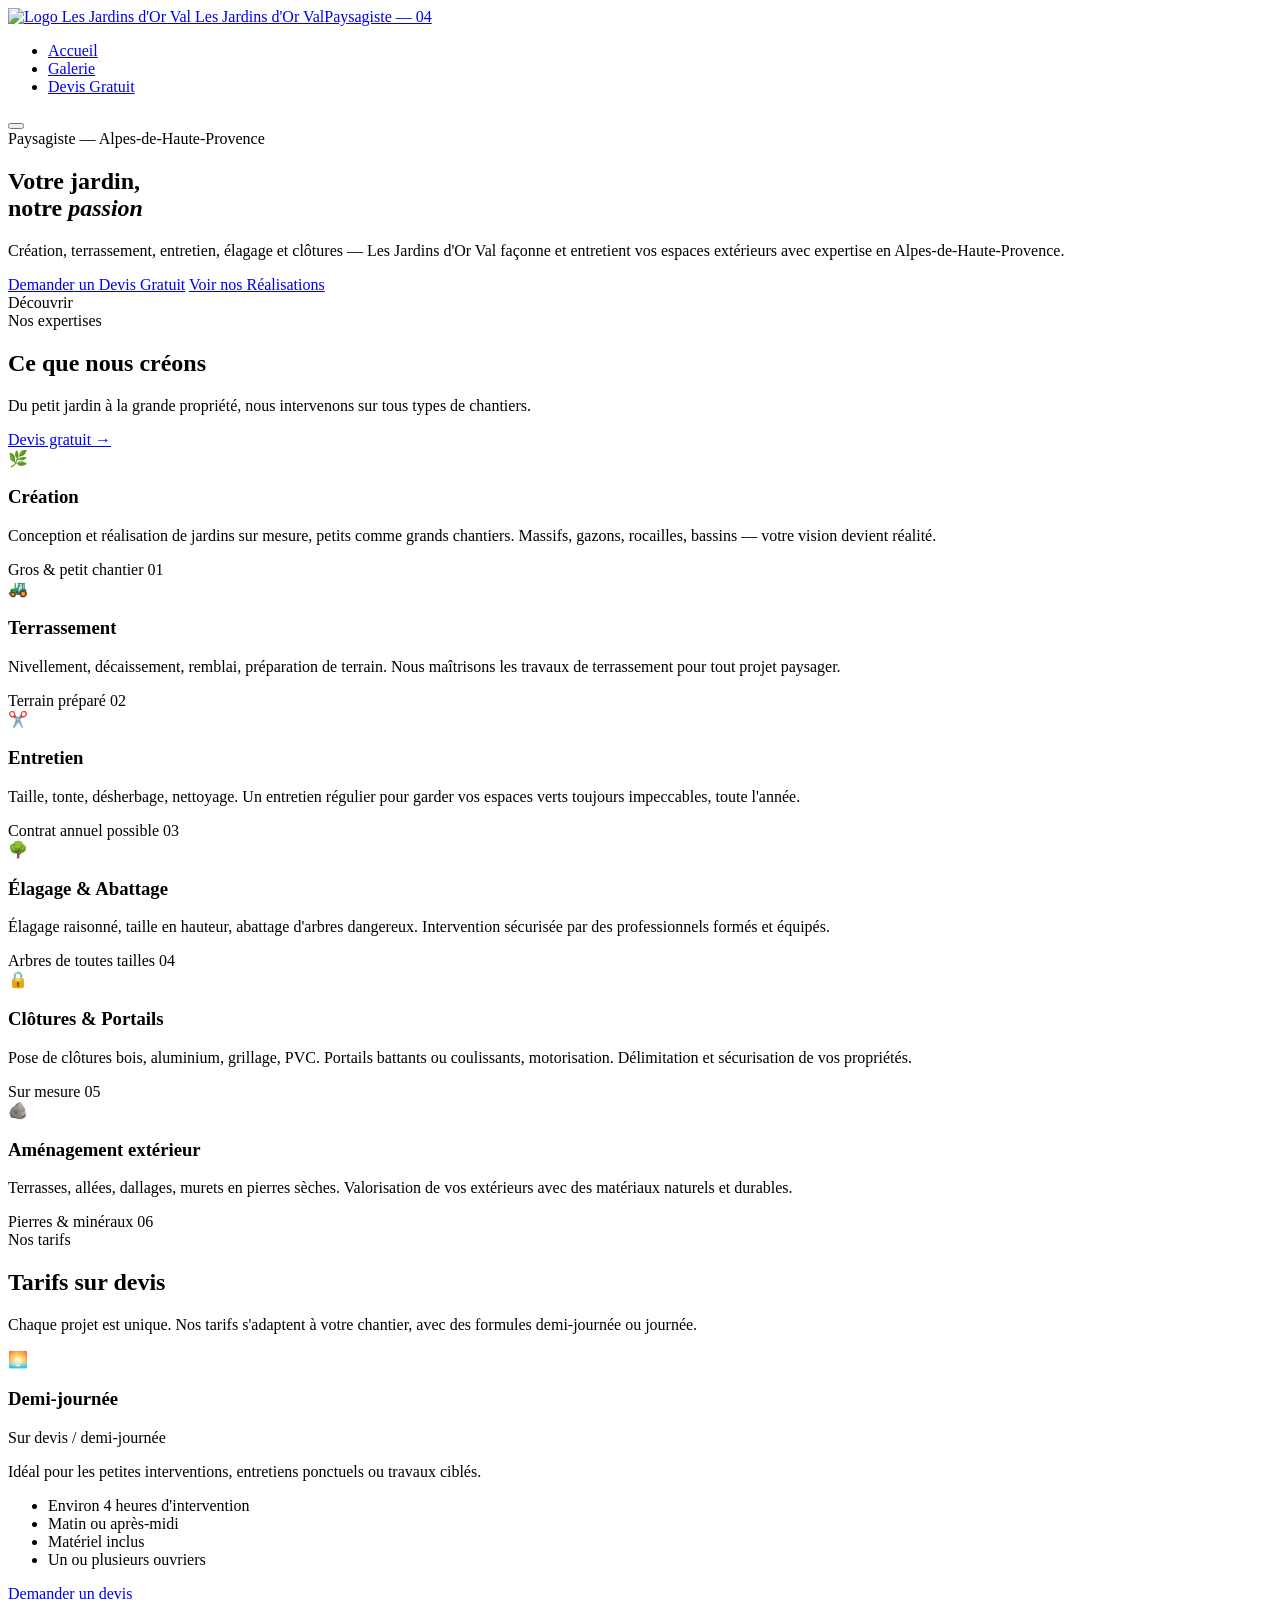
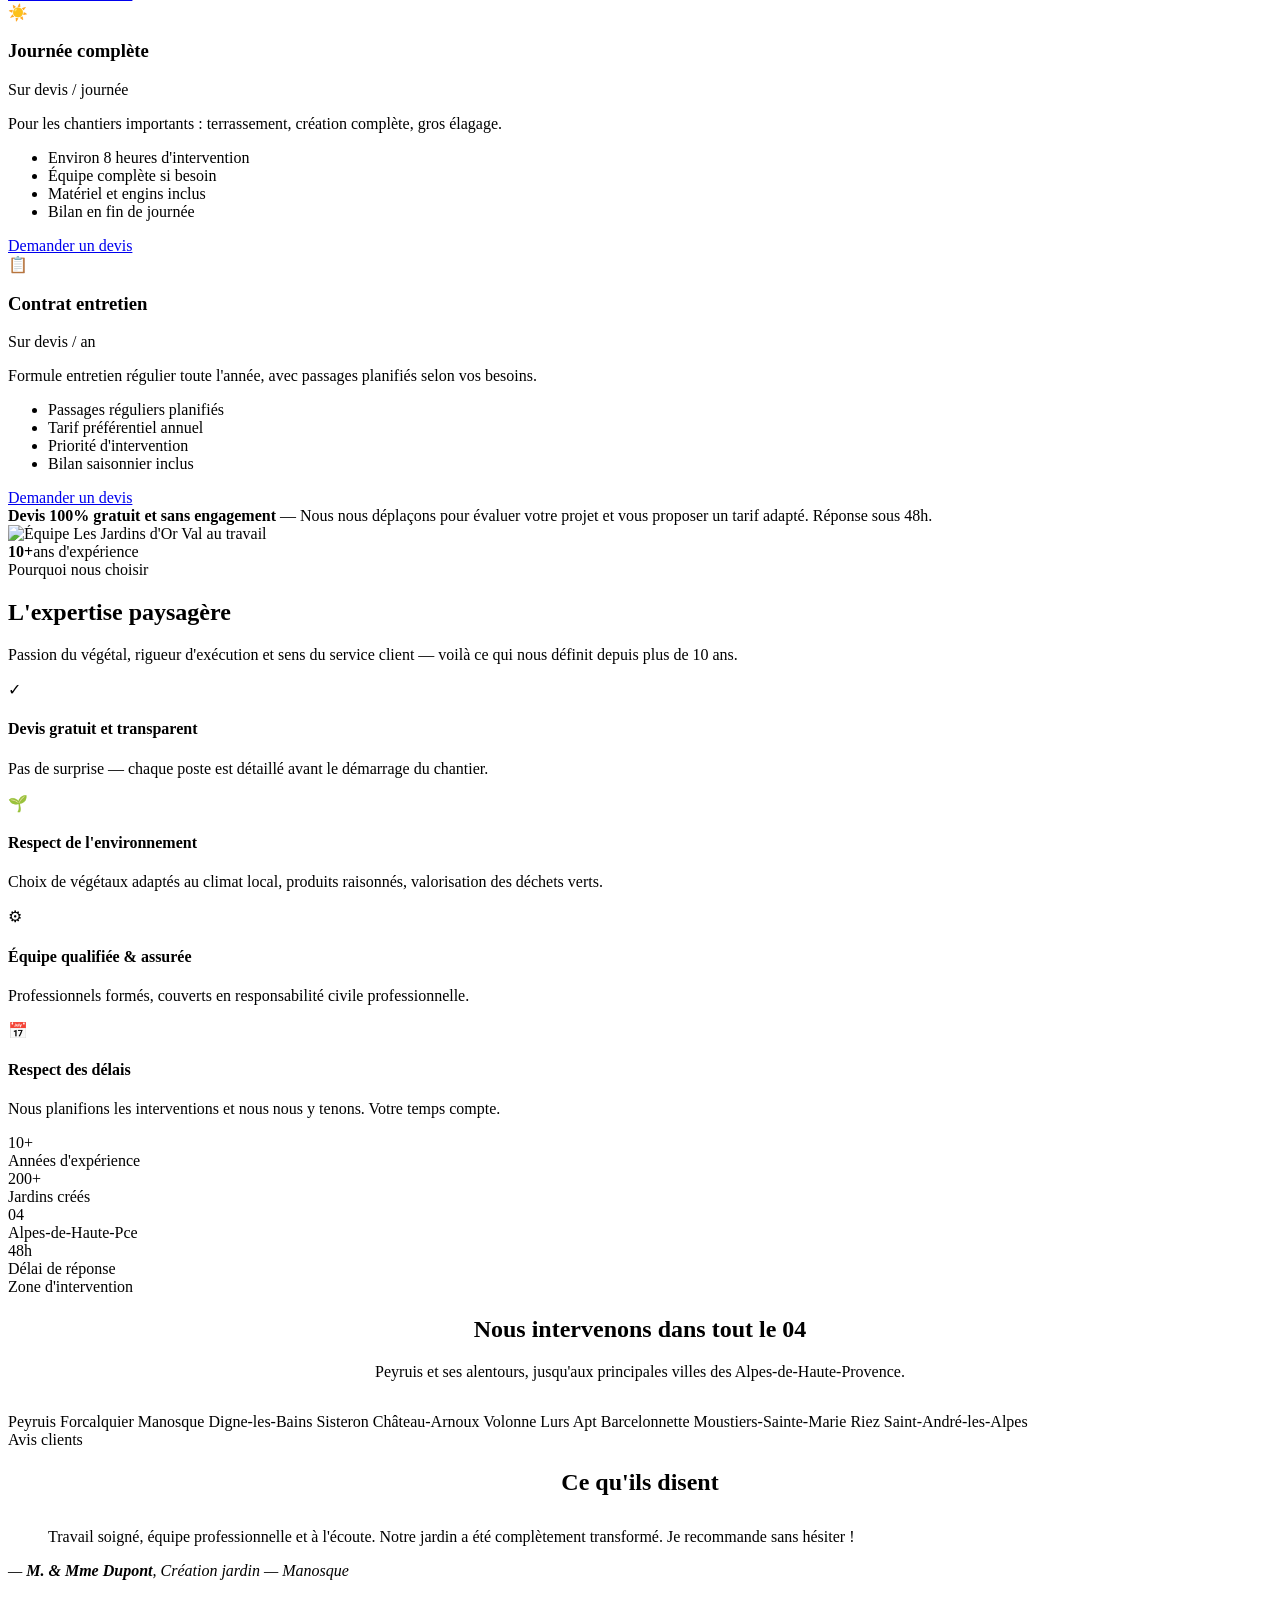
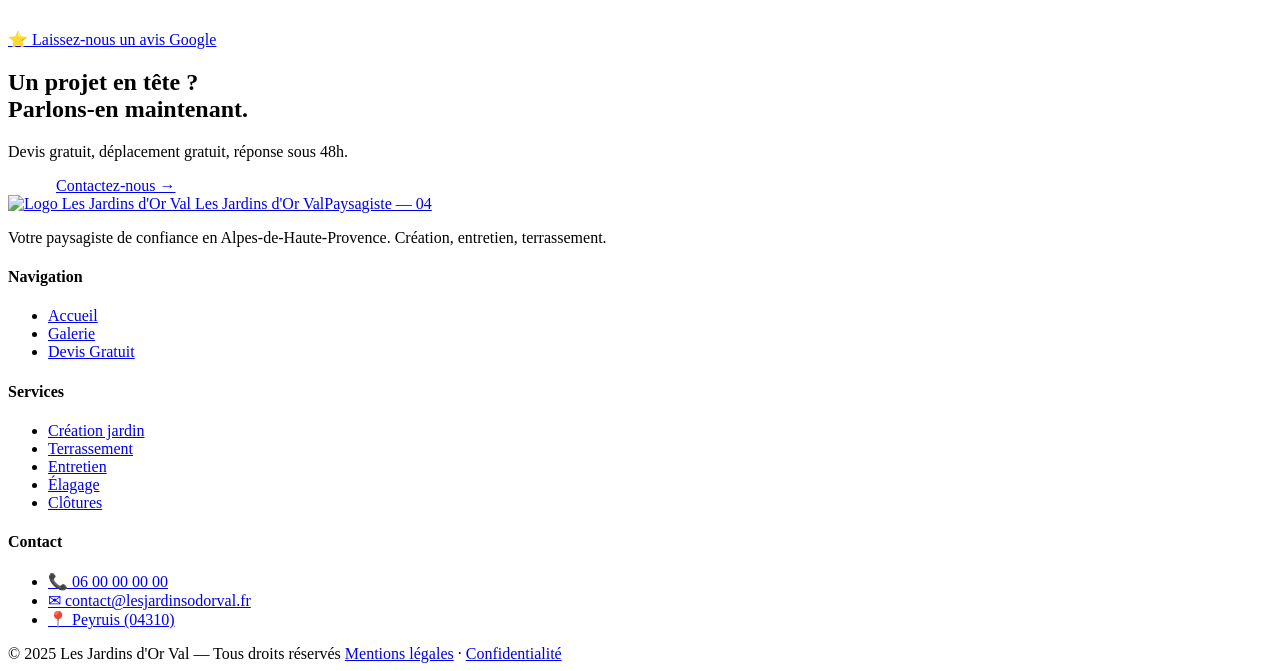
==== index.html @ 32184d5e "Create index.html" ====
<!DOCTYPE html>
<html lang="fr">
<head>
  <meta charset="UTF-8" />
  <meta name="viewport" content="width=device-width, initial-scale=1.0" />
  <title>Les Jardins d'Or Val — Paysagiste Alpes-de-Haute-Provence (04)</title>
  <meta name="description" content="Les Jardins d'Or Val, entreprise paysagiste en Alpes-de-Haute-Provence. Création, entretien, terrassement, clôtures et élagage. Devis gratuit." />
  <meta name="keywords" content="paysagiste Alpes-de-Haute-Provence, jardinier 04, terrassement, création jardin, entretien espaces verts, élagage, clôtures, Peyruis, Manosque, Forcalquier" />
  <meta name="author" content="Les Jardins d'Or Val" />
  <meta name="robots" content="index, follow" />
  <link rel="canonical" href="https://www.lesjardinsodorval.fr/" />

  <!-- Open Graph -->
  <meta property="og:type" content="website" />
  <meta property="og:url" content="https://www.lesjardinsodorval.fr/" />
  <meta property="og:title" content="Les Jardins d'Or Val — Paysagiste (04)" />
  <meta property="og:description" content="Création, entretien, terrassement, clôtures, élagage en Alpes-de-Haute-Provence. Devis gratuit." />
  <meta property="og:image" content="https://www.lesjardinsodorval.fr/images/og-image.jpg" />
  <meta property="og:image:width" content="1200" />
  <meta property="og:image:height" content="630" />
  <meta property="og:locale" content="fr_FR" />
  <meta property="og:site_name" content="Les Jardins d'Or Val" />

  <!-- Twitter Card -->
  <meta name="twitter:card" content="summary_large_image" />
  <meta name="twitter:title" content="Les Jardins d'Or Val — Paysagiste (04)" />
  <meta name="twitter:description" content="Création, entretien, terrassement, clôtures, élagage. Devis gratuit." />
  <meta name="twitter:image" content="https://www.lesjardinsodorval.fr/images/og-image.jpg" />

  <!-- Schema.org -->
  <script type="application/ld+json">
  {
    "@context": "https://schema.org",
    "@type": "LocalBusiness",
    "@id": "https://www.lesjardinsodorval.fr",
    "name": "Les Jardins d'Or Val",
    "description": "Entreprise paysagiste en Alpes-de-Haute-Provence. Création, entretien, terrassement, clôtures et élagage.",
    "url": "https://www.lesjardinsodorval.fr",
    "telephone": "+33600000000",
    "email": "contact@lesjardinsodorval.fr",
    "address": {
      "@type": "PostalAddress",
      "addressLocality": "Peyruis",
      "postalCode": "04310",
      "addressRegion": "Alpes-de-Haute-Provence",
      "addressCountry": "FR"
    },
    "geo": { "@type": "GeoCoordinates", "latitude": "43.9486", "longitude": "5.9172" },
    "openingHoursSpecification": [
      { "@type": "OpeningHoursSpecification", "dayOfWeek": ["Monday","Tuesday","Wednesday","Thursday","Friday"], "opens": "07:30", "closes": "18:00" },
      { "@type": "OpeningHoursSpecification", "dayOfWeek": "Saturday", "opens": "08:00", "closes": "12:00" }
    ],
    "areaServed": "Alpes-de-Haute-Provence",
    "priceRange": "€€",
    "hasOfferCatalog": {
      "@type": "OfferCatalog",
      "name": "Services paysagisme",
      "itemListElement": [
        { "@type": "Offer", "name": "Création jardin" },
        { "@type": "Offer", "name": "Entretien espaces verts" },
        { "@type": "Offer", "name": "Terrassement" },
        { "@type": "Offer", "name": "Clôtures et portails" },
        { "@type": "Offer", "name": "Élagage et abattage" }
      ]
    }
  }
  </script>

  <!-- Favicon & Manifest -->
  <link rel="icon" type="image/x-icon" href="favicon.ico" />
  <link rel="icon" type="image/svg+xml" href="favicon.svg" />
  <link rel="icon" type="image/png" sizes="96x96" href="favicon-96x96.png" />
  <link rel="apple-touch-icon" sizes="180x180" href="apple-touch-icon.png" />
  <link rel="manifest" href="site.webmanifest" />
  <meta name="theme-color" content="#3A7D44" />

  <!-- Fonts -->
  <link rel="preconnect" href="https://fonts.googleapis.com" />
  <link rel="preconnect" href="https://fonts.gstatic.com" crossorigin />
  <link href="https://fonts.googleapis.com/css2?family=Playfair+Display:ital,wght@0,400;0,600;0,700;1,400;1,600&family=Jost:wght@300;400;500;600&display=swap" rel="stylesheet" />
  <link rel="stylesheet" href="style.css" />
</head>
<body>

<nav id="navbar" role="navigation" aria-label="Navigation principale">
  <a href="index.html" class="nav-logo" aria-label="Les Jardins d'Or Val — Accueil">
    <img src="images/logo.webp" alt="Logo Les Jardins d'Or Val" width="48" height="48" />
    <span class="nav-logo-text">Les Jardins d'Or Val<span>Paysagiste — 04</span></span>
  </a>
  <ul class="nav-links" id="navLinks" role="menubar">
    <li role="none"><a href="index.html" class="active" role="menuitem">Accueil</a></li>
    <li role="none"><a href="galerie.html" role="menuitem">Galerie</a></li>
    <li role="none"><a href="contact.html" class="nav-cta" role="menuitem">Devis Gratuit</a></li>
  </ul>
  <button class="burger" id="burgerBtn" aria-expanded="false" aria-controls="navLinks" aria-label="Ouvrir le menu">
    <span></span><span></span><span></span>
  </button>
</nav>

<main id="main-content">

<!-- HERO -->
<section class="hero" aria-label="Présentation Les Jardins d'Or Val">
  <div class="hero-bg"></div>
  <div class="hero-overlay"></div>
  <div class="hero-content">
    <div class="hero-badge">Paysagiste — Alpes-de-Haute-Provence</div>
    <h1>Votre jardin,<br>notre <em>passion</em></h1>
    <p class="hero-desc">Création, terrassement, entretien, élagage et clôtures — Les Jardins d'Or Val façonne et entretient vos espaces extérieurs avec expertise en Alpes-de-Haute-Provence.</p>
    <div class="hero-actions">
      <a href="contact.html" class="btn-gold">Demander un Devis Gratuit</a>
      <a href="galerie.html" class="btn-outline-light">Voir nos Réalisations</a>
    </div>
  </div>
  <div class="hero-scroll" aria-hidden="true">Découvrir</div>
</section>

<!-- SERVICES -->
<section class="services-section" aria-labelledby="services-title">
  <div class="services-header">
    <div>
      <div class="section-label">Nos expertises</div>
      <h2 class="section-title" id="services-title">Ce que nous <span>créons</span></h2>
      <p class="section-sub">Du petit jardin à la grande propriété, nous intervenons sur tous types de chantiers.</p>
    </div>
    <a href="contact.html" class="btn-outline">Devis gratuit →</a>
  </div>
  <div class="services-grid">
    <div class="service-card">
      <span class="service-icon">🌿</span>
      <h3>Création</h3>
      <p>Conception et réalisation de jardins sur mesure, petits comme grands chantiers. Massifs, gazons, rocailles, bassins — votre vision devient réalité.</p>
      <span class="service-tag">Gros & petit chantier</span>
      <span class="service-num">01</span>
    </div>
    <div class="service-card">
      <span class="service-icon">🚜</span>
      <h3>Terrassement</h3>
      <p>Nivellement, décaissement, remblai, préparation de terrain. Nous maîtrisons les travaux de terrassement pour tout projet paysager.</p>
      <span class="service-tag">Terrain préparé</span>
      <span class="service-num">02</span>
    </div>
    <div class="service-card">
      <span class="service-icon">✂️</span>
      <h3>Entretien</h3>
      <p>Taille, tonte, désherbage, nettoyage. Un entretien régulier pour garder vos espaces verts toujours impeccables, toute l'année.</p>
      <span class="service-tag">Contrat annuel possible</span>
      <span class="service-num">03</span>
    </div>
    <div class="service-card">
      <span class="service-icon">🌳</span>
      <h3>Élagage & Abattage</h3>
      <p>Élagage raisonné, taille en hauteur, abattage d'arbres dangereux. Intervention sécurisée par des professionnels formés et équipés.</p>
      <span class="service-tag">Arbres de toutes tailles</span>
      <span class="service-num">04</span>
    </div>
    <div class="service-card">
      <span class="service-icon">🔒</span>
      <h3>Clôtures & Portails</h3>
      <p>Pose de clôtures bois, aluminium, grillage, PVC. Portails battants ou coulissants, motorisation. Délimitation et sécurisation de vos propriétés.</p>
      <span class="service-tag">Sur mesure</span>
      <span class="service-num">05</span>
    </div>
    <div class="service-card">
      <span class="service-icon">🪨</span>
      <h3>Aménagement extérieur</h3>
      <p>Terrasses, allées, dallages, murets en pierres sèches. Valorisation de vos extérieurs avec des matériaux naturels et durables.</p>
      <span class="service-tag">Pierres & minéraux</span>
      <span class="service-num">06</span>
    </div>
  </div>
</section>

<!-- TARIFS -->
<section class="tarifs-section" aria-labelledby="tarifs-title">
  <div class="section-label">Nos tarifs</div>
  <h2 class="section-title section-title-light" id="tarifs-title">Tarifs sur <span>devis</span></h2>
  <p class="section-sub section-sub-light">Chaque projet est unique. Nos tarifs s'adaptent à votre chantier, avec des formules demi-journée ou journée.</p>
  <div class="tarifs-grid">
    <div class="tarif-card">
      <span class="tarif-icon">🌅</span>
      <h3>Demi-journée</h3>
      <div class="tarif-price">Sur devis<span> / demi-journée</span></div>
      <p class="tarif-desc">Idéal pour les petites interventions, entretiens ponctuels ou travaux ciblés.</p>
      <ul class="tarif-features">
        <li>Environ 4 heures d'intervention</li>
        <li>Matin ou après-midi</li>
        <li>Matériel inclus</li>
        <li>Un ou plusieurs ouvriers</li>
      </ul>
      <a href="contact.html" class="btn-outline-light">Demander un devis</a>
    </div>
    <div class="tarif-card featured">
      <span class="tarif-icon">☀️</span>
      <h3>Journée complète</h3>
      <div class="tarif-price">Sur devis<span> / journée</span></div>
      <p class="tarif-desc">Pour les chantiers importants : terrassement, création complète, gros élagage.</p>
      <ul class="tarif-features">
        <li>Environ 8 heures d'intervention</li>
        <li>Équipe complète si besoin</li>
        <li>Matériel et engins inclus</li>
        <li>Bilan en fin de journée</li>
      </ul>
      <a href="contact.html" class="btn-gold">Demander un devis</a>
    </div>
    <div class="tarif-card">
      <span class="tarif-icon">📋</span>
      <h3>Contrat entretien</h3>
      <div class="tarif-price">Sur devis<span> / an</span></div>
      <p class="tarif-desc">Formule entretien régulier toute l'année, avec passages planifiés selon vos besoins.</p>
      <ul class="tarif-features">
        <li>Passages réguliers planifiés</li>
        <li>Tarif préférentiel annuel</li>
        <li>Priorité d'intervention</li>
        <li>Bilan saisonnier inclus</li>
      </ul>
      <a href="contact.html" class="btn-outline-light">Demander un devis</a>
    </div>
  </div>
  <div class="tarif-note">
    <strong>Devis 100% gratuit et sans engagement</strong> — Nous nous déplaçons pour évaluer votre projet et vous proposer un tarif adapté. Réponse sous 48h.
  </div>
</section>

<!-- POURQUOI NOUS -->
<section class="why-section" aria-labelledby="why-title">
  <div class="why-img-wrap">
    <img src="images/why-us.webp" alt="Équipe Les Jardins d'Or Val au travail" loading="lazy" />
    <div class="why-img-badge"><strong>10+</strong><span>ans d'expérience</span></div>
  </div>
  <div>
    <div class="section-label">Pourquoi nous choisir</div>
    <h2 class="section-title" id="why-title">L'expertise <span>paysagère</span></h2>
    <p class="section-sub">Passion du végétal, rigueur d'exécution et sens du service client — voilà ce qui nous définit depuis plus de 10 ans.</p>
    <div class="why-points">
      <div class="why-point">
        <div class="why-point-icon">✓</div>
        <div><h4>Devis gratuit et transparent</h4><p>Pas de surprise — chaque poste est détaillé avant le démarrage du chantier.</p></div>
      </div>
      <div class="why-point">
        <div class="why-point-icon">🌱</div>
        <div><h4>Respect de l'environnement</h4><p>Choix de végétaux adaptés au climat local, produits raisonnés, valorisation des déchets verts.</p></div>
      </div>
      <div class="why-point">
        <div class="why-point-icon">⚙</div>
        <div><h4>Équipe qualifiée & assurée</h4><p>Professionnels formés, couverts en responsabilité civile professionnelle.</p></div>
      </div>
      <div class="why-point">
        <div class="why-point-icon">📅</div>
        <div><h4>Respect des délais</h4><p>Nous planifions les interventions et nous nous y tenons. Votre temps compte.</p></div>
      </div>
    </div>
  </div>
</section>

<!-- CHIFFRES -->
<div class="numbers-section">
  <div class="number-item"><div class="big-num">10+</div><div class="big-label">Années d'expérience</div></div>
  <div class="number-item"><div class="big-num">200+</div><div class="big-label">Jardins créés</div></div>
  <div class="number-item"><div class="big-num">04</div><div class="big-label">Alpes-de-Haute-Pce</div></div>
  <div class="number-item"><div class="big-num">48h</div><div class="big-label">Délai de réponse</div></div>
</div>

<!-- ZONES -->
<section class="zones-section" aria-labelledby="zones-title">
  <div class="section-label" style="justify-content:center">Zone d'intervention</div>
  <h2 class="section-title" id="zones-title" style="text-align:center">Nous intervenons dans tout le <span>04</span></h2>
  <p class="section-sub" style="margin:1rem auto 2rem;text-align:center">Peyruis et ses alentours, jusqu'aux principales villes des Alpes-de-Haute-Provence.</p>
  <div class="zones-grid">
    <span class="zone-chip">Peyruis</span>
    <span class="zone-chip">Forcalquier</span>
    <span class="zone-chip">Manosque</span>
    <span class="zone-chip">Digne-les-Bains</span>
    <span class="zone-chip">Sisteron</span>
    <span class="zone-chip">Château-Arnoux</span>
    <span class="zone-chip">Volonne</span>
    <span class="zone-chip">Lurs</span>
    <span class="zone-chip">Apt</span>
    <span class="zone-chip">Barcelonnette</span>
    <span class="zone-chip">Moustiers-Sainte-Marie</span>
    <span class="zone-chip">Riez</span>
    <span class="zone-chip">Saint-André-les-Alpes</span>
  </div>
</section>

<!-- TÉMOIGNAGE -->
<section class="testimonial-section" aria-labelledby="testimonial-title">
  <div class="section-label">Avis clients</div>
  <h2 class="section-title section-title-light" id="testimonial-title" style="text-align:center;margin-bottom:2rem">Ce qu'ils <span>disent</span></h2>
  <blockquote>Travail soigné, équipe professionnelle et à l'écoute. Notre jardin a été complètement transformé. Je recommande sans hésiter !</blockquote>
  <cite>— <strong>M. & Mme Dupont</strong>, Création jardin — Manosque</cite>
  <br><br>
  <a href="TON_LIEN_GOOGLE_ICI" target="_blank" rel="noopener" class="btn-gold" style="margin-top:2rem;display:inline-flex;align-items:center;gap:0.6rem;">
    ⭐ Laissez-nous un avis Google
  </a>
</section>

<!-- CTA -->
<section class="cta-section" aria-labelledby="cta-title">
  <div class="cta-text">
    <h2 id="cta-title">Un projet en tête ?<br>Parlons-en <span>maintenant.</span></h2>
    <p>Devis gratuit, déplacement gratuit, réponse sous 48h.</p>
  </div>
  <a href="contact.html" class="btn-gold" style="font-size:1rem;padding:1.2rem 3rem;">Contactez-nous →</a>
</section>

</main>

<footer role="contentinfo">
  <div class="footer-top">
    <div class="footer-brand">
      <a href="index.html" class="footer-logo">
        <img src="images/logo.webp" alt="Logo Les Jardins d'Or Val" width="52" height="52" loading="lazy" />
        <span class="footer-logo-text">Les Jardins d'Or Val<span>Paysagiste — 04</span></span>
      </a>
      <p>Votre paysagiste de confiance en Alpes-de-Haute-Provence. Création, entretien, terrassement.</p>
    </div>
    <div class="footer-col">
      <h4>Navigation</h4>
      <ul>
        <li><a href="index.html">Accueil</a></li>
        <li><a href="galerie.html">Galerie</a></li>
        <li><a href="contact.html">Devis Gratuit</a></li>
      </ul>
    </div>
    <div class="footer-col">
      <h4>Services</h4>
      <ul>
        <li><a href="contact.html">Création jardin</a></li>
        <li><a href="contact.html">Terrassement</a></li>
        <li><a href="contact.html">Entretien</a></li>
        <li><a href="contact.html">Élagage</a></li>
        <li><a href="contact.html">Clôtures</a></li>
      </ul>
    </div>
    <div class="footer-col">
      <h4>Contact</h4>
      <ul>
        <li><a href="tel:+33600000000">📞 06 00 00 00 00</a></li>
        <li><a href="mailto:contact@lesjardinsodorval.fr">✉ contact@lesjardinsodorval.fr</a></li>
        <li><a href="contact.html">📍 Peyruis (04310)</a></li>
      </ul>
    </div>
  </div>
  <div class="footer-bottom">
    <span>© 2025 Les Jardins d'Or Val — Tous droits réservés</span>
    <span><a href="mentions-legales.html">Mentions légales</a> · <a href="politique-confidentialite.html">Confidentialité</a></span>
  </div>
</footer>

<script src="script.js"></script>
</body>
</html>
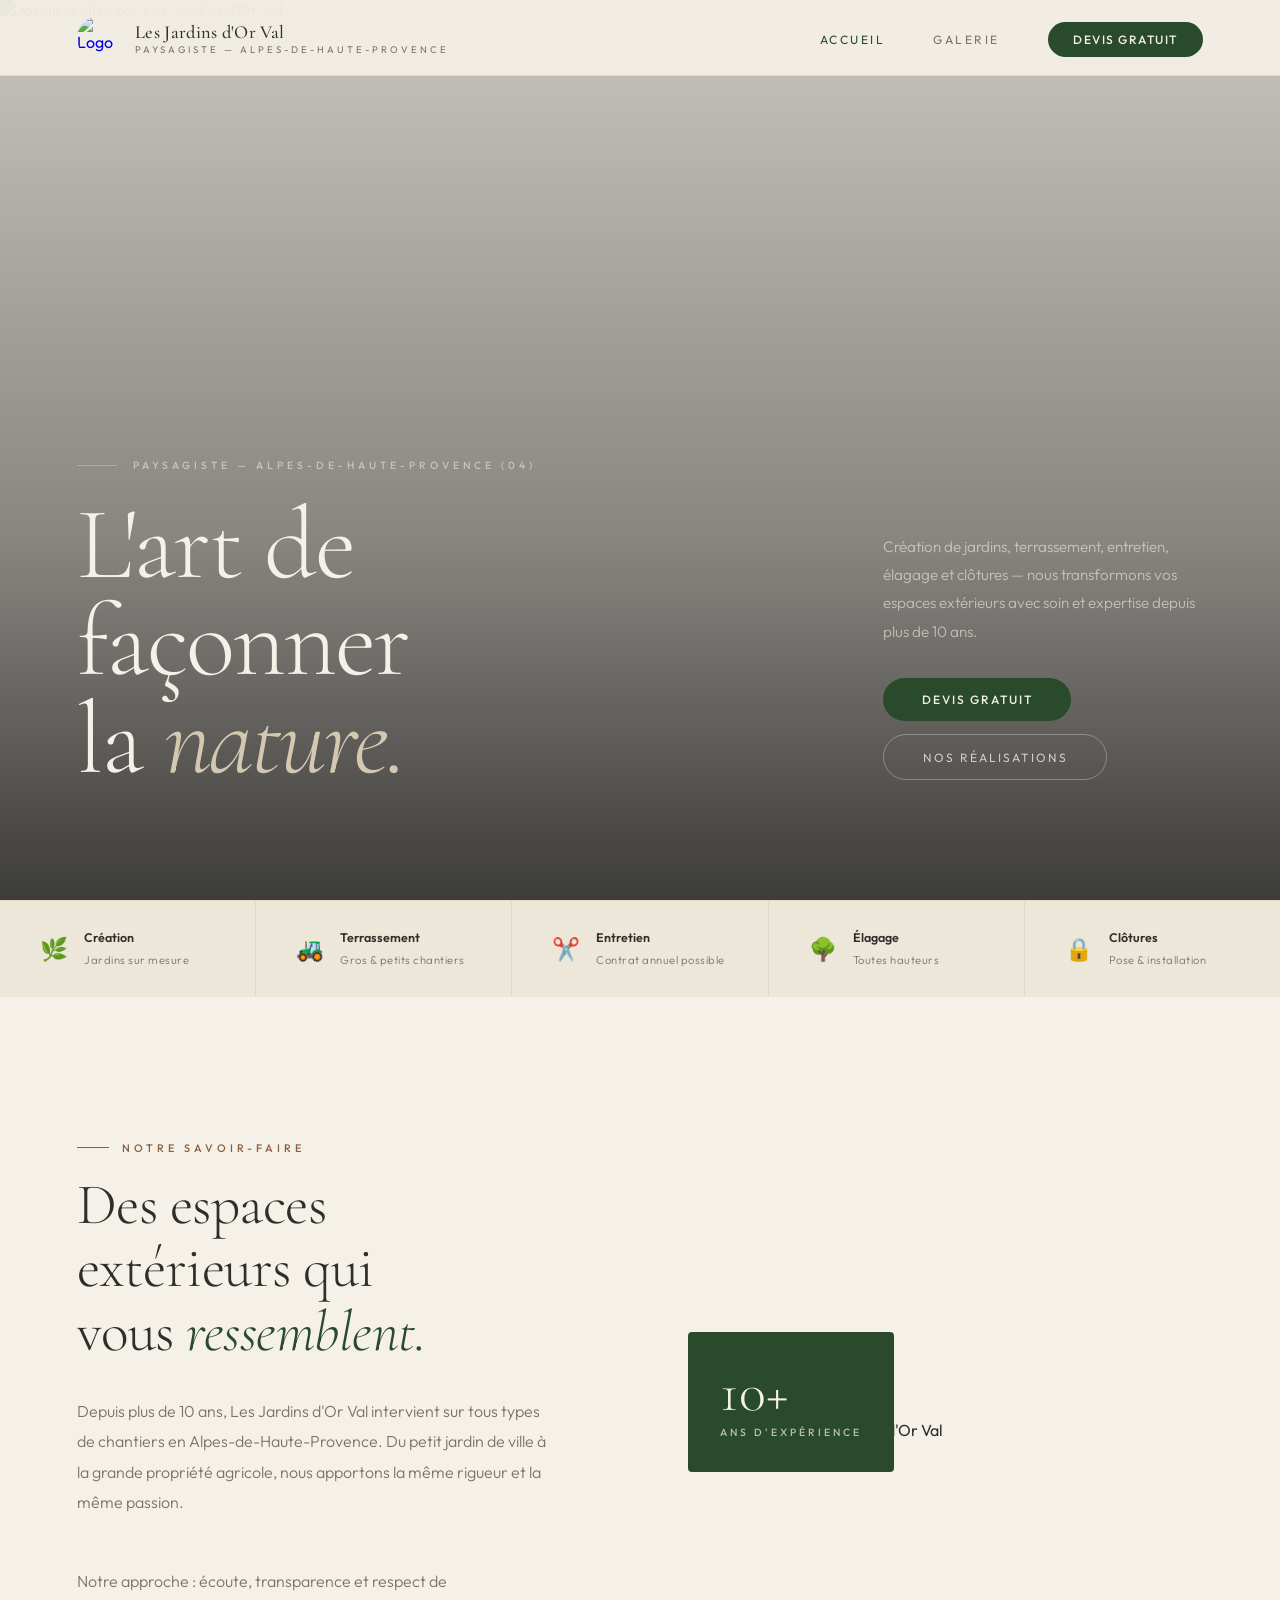
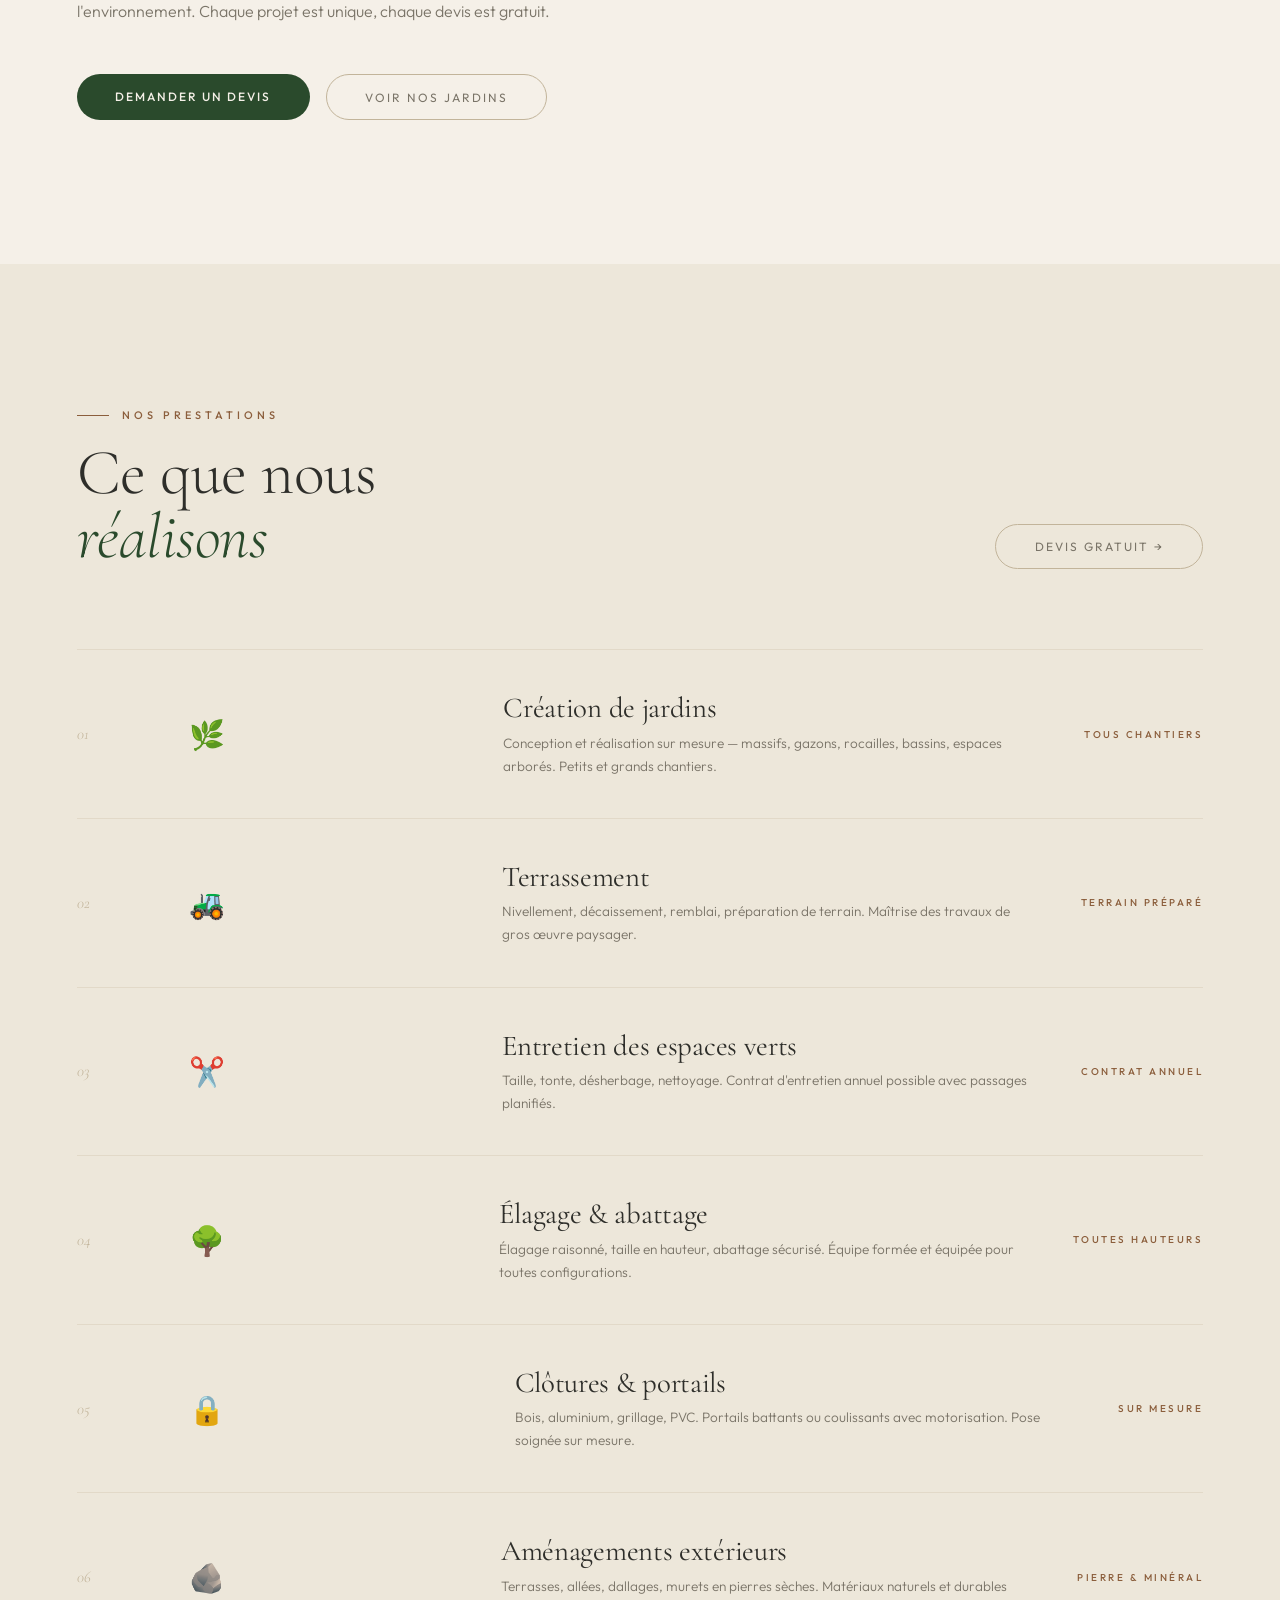
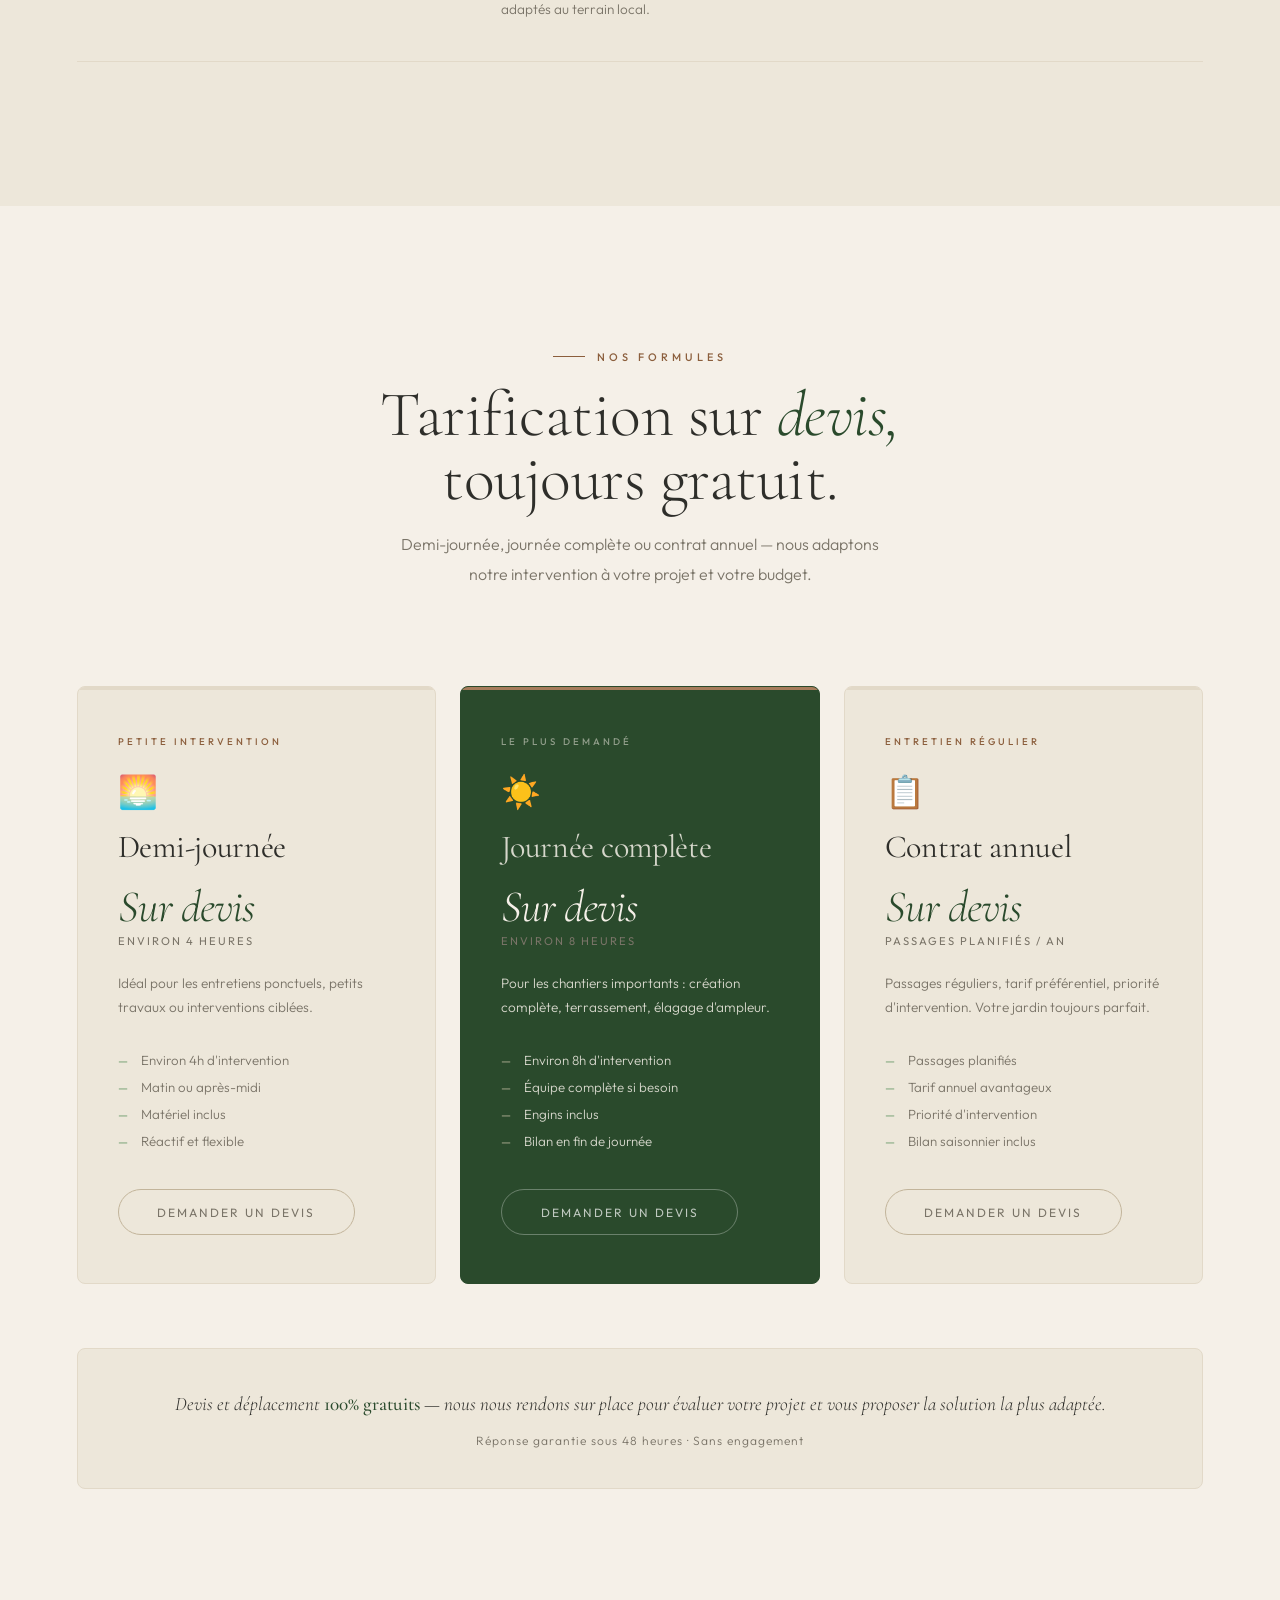
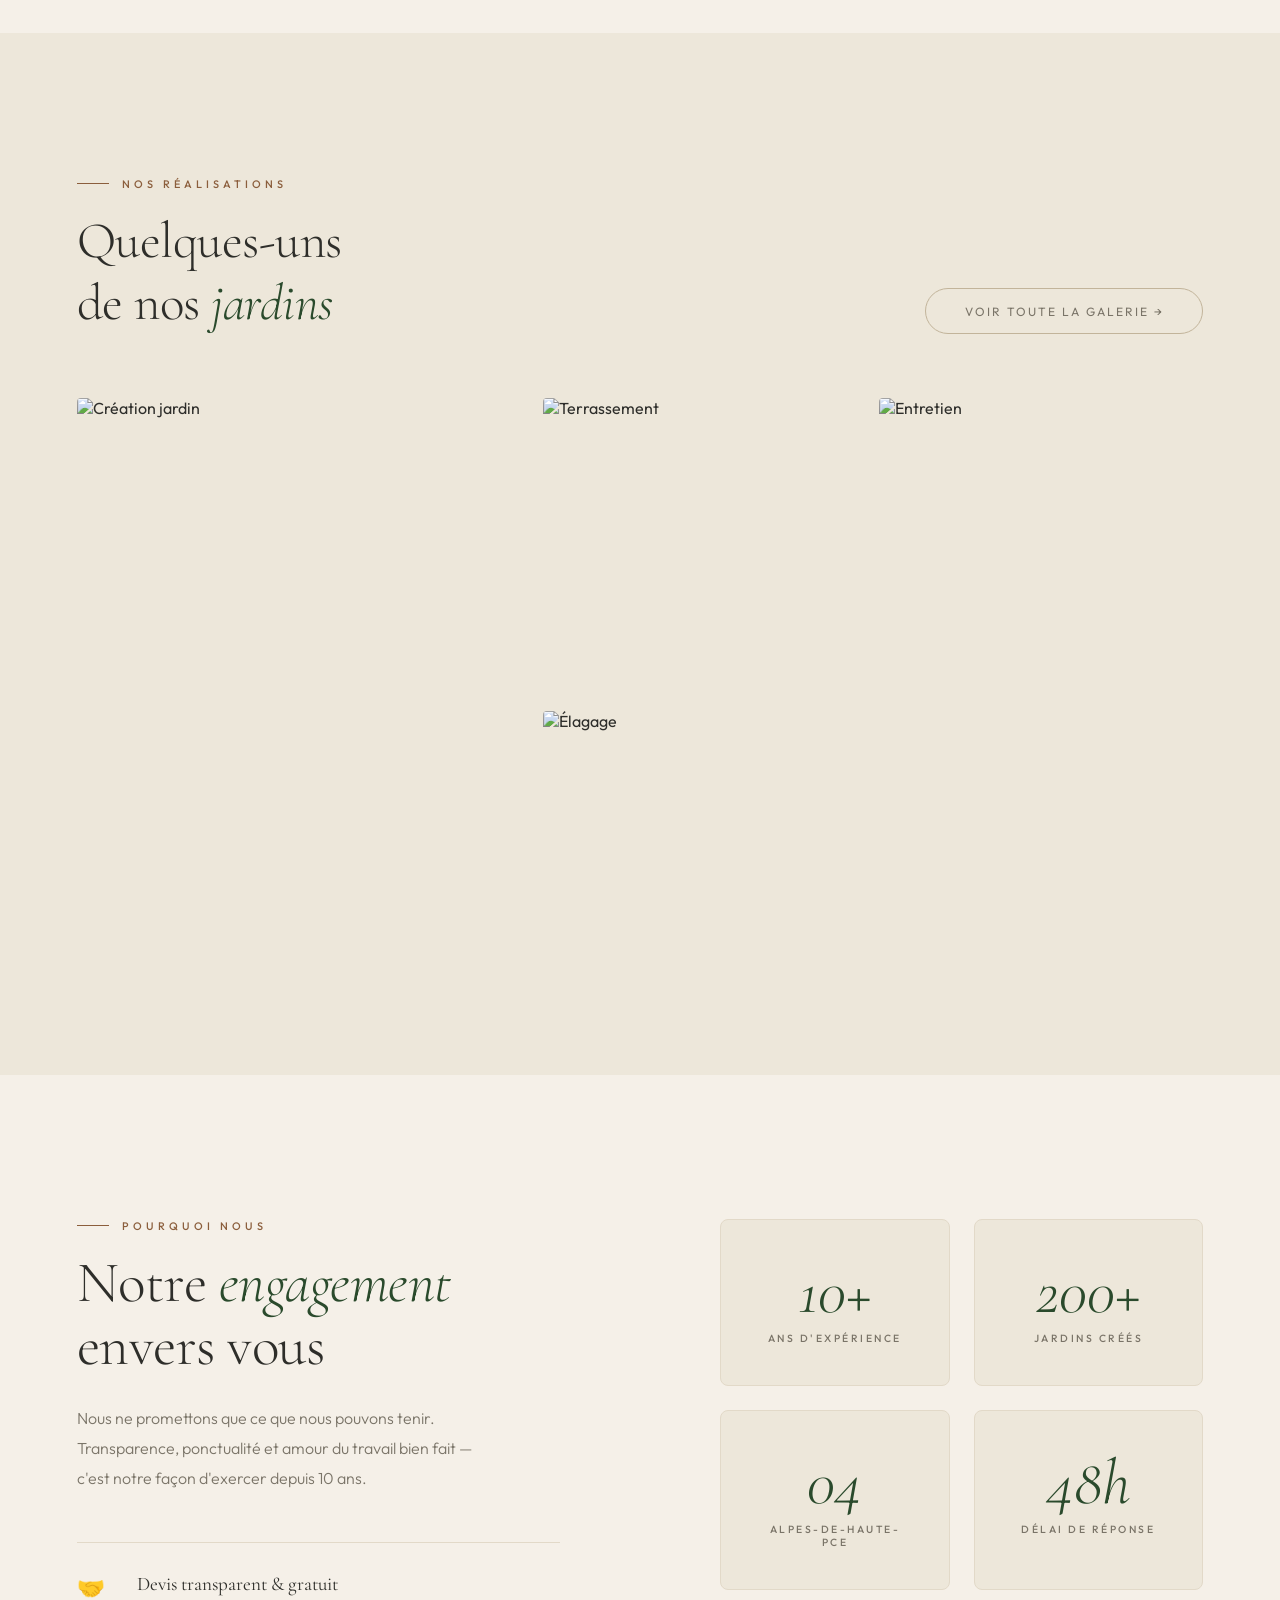
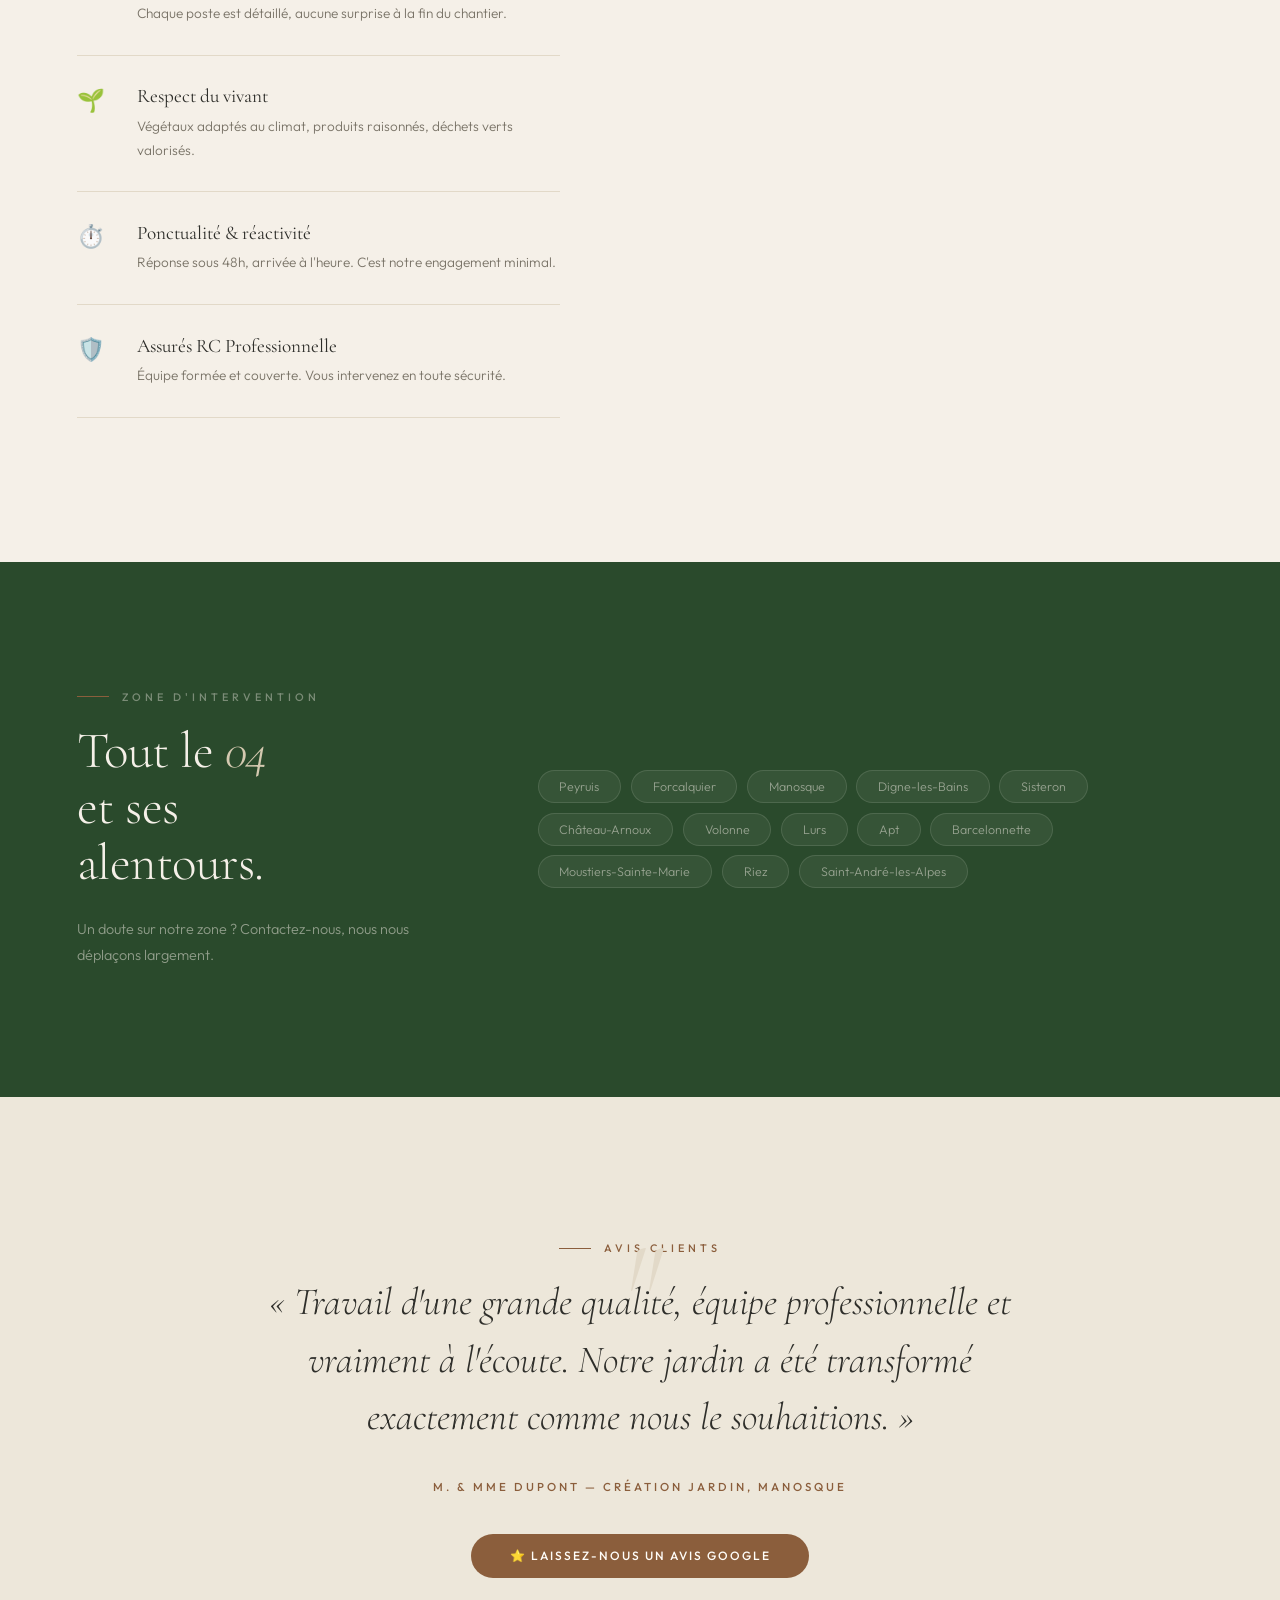
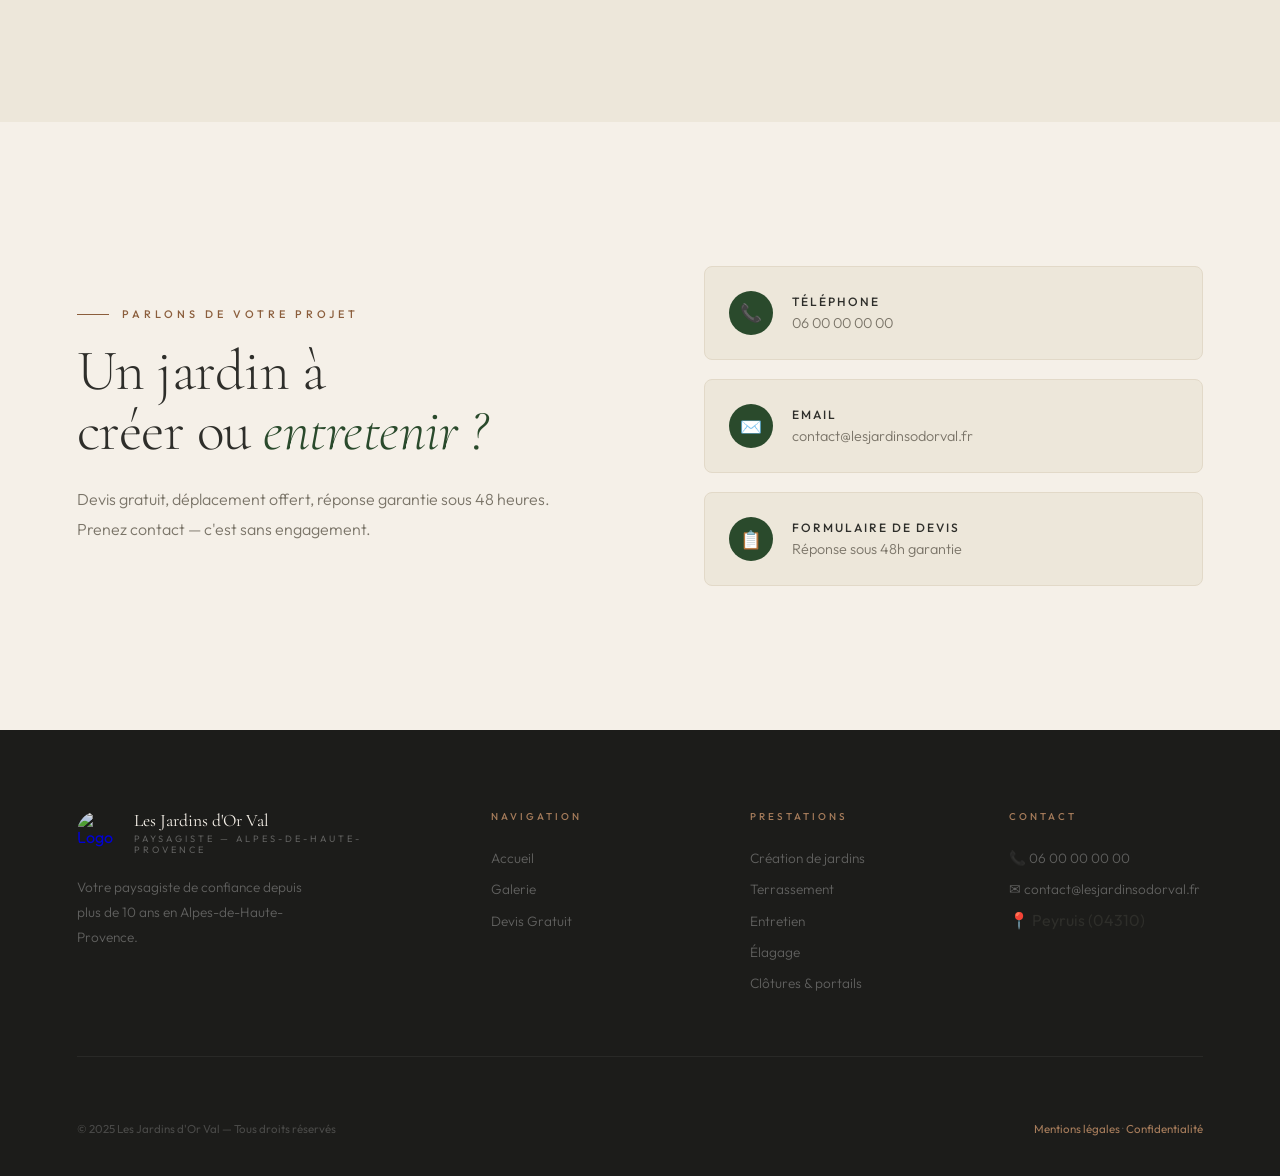
==== commit 78d63b64: "css" ====
--- a/index.html
+++ b/index.html
@@ -4,343 +4,401 @@
   <meta charset="UTF-8" />
   <meta name="viewport" content="width=device-width, initial-scale=1.0" />
   <title>Les Jardins d'Or Val — Paysagiste Alpes-de-Haute-Provence (04)</title>
-  <meta name="description" content="Les Jardins d'Or Val, entreprise paysagiste en Alpes-de-Haute-Provence. Création, entretien, terrassement, clôtures et élagage. Devis gratuit." />
+  <meta name="description" content="Les Jardins d'Or Val, paysagiste en Alpes-de-Haute-Provence. Création, entretien, terrassement, clôtures et élagage. Devis gratuit." />
   <meta name="keywords" content="paysagiste Alpes-de-Haute-Provence, jardinier 04, terrassement, création jardin, entretien espaces verts, élagage, clôtures, Peyruis, Manosque, Forcalquier" />
   <meta name="author" content="Les Jardins d'Or Val" />
   <meta name="robots" content="index, follow" />
   <link rel="canonical" href="https://www.lesjardinsodorval.fr/" />
-
-  <!-- Open Graph -->
   <meta property="og:type" content="website" />
   <meta property="og:url" content="https://www.lesjardinsodorval.fr/" />
   <meta property="og:title" content="Les Jardins d'Or Val — Paysagiste (04)" />
-  <meta property="og:description" content="Création, entretien, terrassement, clôtures, élagage en Alpes-de-Haute-Provence. Devis gratuit." />
+  <meta property="og:description" content="Création, entretien, terrassement, clôtures, élagage. Devis gratuit." />
   <meta property="og:image" content="https://www.lesjardinsodorval.fr/images/og-image.jpg" />
   <meta property="og:image:width" content="1200" />
   <meta property="og:image:height" content="630" />
   <meta property="og:locale" content="fr_FR" />
   <meta property="og:site_name" content="Les Jardins d'Or Val" />
-
-  <!-- Twitter Card -->
   <meta name="twitter:card" content="summary_large_image" />
   <meta name="twitter:title" content="Les Jardins d'Or Val — Paysagiste (04)" />
   <meta name="twitter:description" content="Création, entretien, terrassement, clôtures, élagage. Devis gratuit." />
   <meta name="twitter:image" content="https://www.lesjardinsodorval.fr/images/og-image.jpg" />
-
-  <!-- Schema.org -->
   <script type="application/ld+json">
   {
     "@context": "https://schema.org",
     "@type": "LocalBusiness",
-    "@id": "https://www.lesjardinsodorval.fr",
     "name": "Les Jardins d'Or Val",
-    "description": "Entreprise paysagiste en Alpes-de-Haute-Provence. Création, entretien, terrassement, clôtures et élagage.",
+    "description": "Paysagiste en Alpes-de-Haute-Provence. Création, entretien, terrassement, clôtures et élagage.",
     "url": "https://www.lesjardinsodorval.fr",
     "telephone": "+33600000000",
     "email": "contact@lesjardinsodorval.fr",
-    "address": {
-      "@type": "PostalAddress",
-      "addressLocality": "Peyruis",
-      "postalCode": "04310",
-      "addressRegion": "Alpes-de-Haute-Provence",
-      "addressCountry": "FR"
-    },
+    "address": { "@type": "PostalAddress", "addressLocality": "Peyruis", "postalCode": "04310", "addressRegion": "Alpes-de-Haute-Provence", "addressCountry": "FR" },
     "geo": { "@type": "GeoCoordinates", "latitude": "43.9486", "longitude": "5.9172" },
     "openingHoursSpecification": [
       { "@type": "OpeningHoursSpecification", "dayOfWeek": ["Monday","Tuesday","Wednesday","Thursday","Friday"], "opens": "07:30", "closes": "18:00" },
       { "@type": "OpeningHoursSpecification", "dayOfWeek": "Saturday", "opens": "08:00", "closes": "12:00" }
     ],
     "areaServed": "Alpes-de-Haute-Provence",
-    "priceRange": "€€",
-    "hasOfferCatalog": {
-      "@type": "OfferCatalog",
-      "name": "Services paysagisme",
-      "itemListElement": [
-        { "@type": "Offer", "name": "Création jardin" },
-        { "@type": "Offer", "name": "Entretien espaces verts" },
-        { "@type": "Offer", "name": "Terrassement" },
-        { "@type": "Offer", "name": "Clôtures et portails" },
-        { "@type": "Offer", "name": "Élagage et abattage" }
-      ]
-    }
+    "priceRange": "€€"
   }
   </script>
-
-  <!-- Favicon & Manifest -->
   <link rel="icon" type="image/x-icon" href="favicon.ico" />
   <link rel="icon" type="image/svg+xml" href="favicon.svg" />
   <link rel="icon" type="image/png" sizes="96x96" href="favicon-96x96.png" />
   <link rel="apple-touch-icon" sizes="180x180" href="apple-touch-icon.png" />
   <link rel="manifest" href="site.webmanifest" />
-  <meta name="theme-color" content="#3A7D44" />
-
-  <!-- Fonts -->
+  <meta name="theme-color" content="#2A4A2C" />
   <link rel="preconnect" href="https://fonts.googleapis.com" />
   <link rel="preconnect" href="https://fonts.gstatic.com" crossorigin />
-  <link href="https://fonts.googleapis.com/css2?family=Playfair+Display:ital,wght@0,400;0,600;0,700;1,400;1,600&family=Jost:wght@300;400;500;600&display=swap" rel="stylesheet" />
+  <link href="https://fonts.googleapis.com/css2?family=Cormorant+Garamond:ital,wght@0,300;0,400;0,500;0,600;1,300;1,400;1,500&family=Outfit:wght@300;400;500;600&display=swap" rel="stylesheet" />
   <link rel="stylesheet" href="style.css" />
 </head>
 <body>
 
-<nav id="navbar" role="navigation" aria-label="Navigation principale">
-  <a href="index.html" class="nav-logo" aria-label="Les Jardins d'Or Val — Accueil">
-    <img src="images/logo.webp" alt="Logo Les Jardins d'Or Val" width="48" height="48" />
-    <span class="nav-logo-text">Les Jardins d'Or Val<span>Paysagiste — 04</span></span>
+<nav id="navbar">
+  <a href="index.html" class="nav-logo">
+    <img src="images/logo.webp" alt="Logo Les Jardins d'Or Val" width="44" height="44" />
+    <span class="nav-logo-text">Les Jardins d'Or Val<span>Paysagiste — Alpes-de-Haute-Provence</span></span>
   </a>
-  <ul class="nav-links" id="navLinks" role="menubar">
-    <li role="none"><a href="index.html" class="active" role="menuitem">Accueil</a></li>
-    <li role="none"><a href="galerie.html" role="menuitem">Galerie</a></li>
-    <li role="none"><a href="contact.html" class="nav-cta" role="menuitem">Devis Gratuit</a></li>
+  <ul class="nav-links" id="navLinks">
+    <li><a href="index.html" class="active">Accueil</a></li>
+    <li><a href="galerie.html">Galerie</a></li>
+    <li><a href="contact.html" class="nav-cta">Devis Gratuit</a></li>
   </ul>
-  <button class="burger" id="burgerBtn" aria-expanded="false" aria-controls="navLinks" aria-label="Ouvrir le menu">
+  <button class="burger" id="burgerBtn" aria-expanded="false" aria-controls="navLinks">
     <span></span><span></span><span></span>
   </button>
 </nav>
 
-<main id="main-content">
+<main>
 
 <!-- HERO -->
-<section class="hero" aria-label="Présentation Les Jardins d'Or Val">
-  <div class="hero-bg"></div>
-  <div class="hero-overlay"></div>
+<section class="hero">
+  <div class="hero-image">
+    <img src="images/hero-bg.webp" alt="Jardin réalisé par Les Jardins d'Or Val" />
+  </div>
   <div class="hero-content">
-    <div class="hero-badge">Paysagiste — Alpes-de-Haute-Provence</div>
-    <h1>Votre jardin,<br>notre <em>passion</em></h1>
-    <p class="hero-desc">Création, terrassement, entretien, élagage et clôtures — Les Jardins d'Or Val façonne et entretient vos espaces extérieurs avec expertise en Alpes-de-Haute-Provence.</p>
-    <div class="hero-actions">
-      <a href="contact.html" class="btn-gold">Demander un Devis Gratuit</a>
-      <a href="galerie.html" class="btn-outline-light">Voir nos Réalisations</a>
-    </div>
-  </div>
-  <div class="hero-scroll" aria-hidden="true">Découvrir</div>
+    <div class="hero-top">
+      <div class="hero-headline">
+        <div class="hero-eyebrow">Paysagiste — Alpes-de-Haute-Provence (04)</div>
+        <h1>L'art de<br>façonner<br>la <em>nature.</em></h1>
+      </div>
+      <div class="hero-side">
+        <p class="hero-desc">Création de jardins, terrassement, entretien, élagage et clôtures — nous transformons vos espaces extérieurs avec soin et expertise depuis plus de 10 ans.</p>
+        <div class="hero-actions">
+          <a href="contact.html" class="btn-forest">Devis gratuit</a>
+          <a href="galerie.html" class="btn-outline-dark">Nos réalisations</a>
+        </div>
+      </div>
+    </div>
+  </div>
+</section>
+
+<!-- BANDE SERVICES -->
+<div class="hero-services-strip">
+  <div class="strip-item">
+    <span class="strip-icon">🌿</span>
+    <div class="strip-text"><strong>Création</strong><span>Jardins sur mesure</span></div>
+  </div>
+  <div class="strip-item">
+    <span class="strip-icon">🚜</span>
+    <div class="strip-text"><strong>Terrassement</strong><span>Gros & petits chantiers</span></div>
+  </div>
+  <div class="strip-item">
+    <span class="strip-icon">✂️</span>
+    <div class="strip-text"><strong>Entretien</strong><span>Contrat annuel possible</span></div>
+  </div>
+  <div class="strip-item">
+    <span class="strip-icon">🌳</span>
+    <div class="strip-text"><strong>Élagage</strong><span>Toutes hauteurs</span></div>
+  </div>
+  <div class="strip-item">
+    <span class="strip-icon">🔒</span>
+    <div class="strip-text"><strong>Clôtures</strong><span>Pose & installation</span></div>
+  </div>
+</div>
+
+<!-- INTRO -->
+<section class="intro-section">
+  <div class="intro-text">
+    <div class="eyebrow">Notre savoir-faire</div>
+    <h2>Des espaces<br>extérieurs qui<br>vous <em>ressemblent.</em></h2>
+    <p class="body-text">Depuis plus de 10 ans, Les Jardins d'Or Val intervient sur tous types de chantiers en Alpes-de-Haute-Provence. Du petit jardin de ville à la grande propriété agricole, nous apportons la même rigueur et la même passion.</p>
+    <p class="body-text" style="margin-top:1rem;">Notre approche : écoute, transparence et respect de l'environnement. Chaque projet est unique, chaque devis est gratuit.</p>
+    <div style="margin-top:2.5rem;display:flex;gap:1rem;flex-wrap:wrap;">
+      <a href="contact.html" class="btn-forest">Demander un devis</a>
+      <a href="galerie.html" class="btn-outline">Voir nos jardins</a>
+    </div>
+  </div>
+  <div class="intro-img">
+    <img src="images/why-us.webp" alt="Chantier Les Jardins d'Or Val" loading="lazy" />
+    <div class="intro-img-badge">
+      <strong>10+</strong>
+      <span>ans d'expérience</span>
+    </div>
+  </div>
 </section>
 
 <!-- SERVICES -->
-<section class="services-section" aria-labelledby="services-title">
+<section class="services-section">
   <div class="services-header">
     <div>
-      <div class="section-label">Nos expertises</div>
-      <h2 class="section-title" id="services-title">Ce que nous <span>créons</span></h2>
-      <p class="section-sub">Du petit jardin à la grande propriété, nous intervenons sur tous types de chantiers.</p>
+      <div class="eyebrow">Nos prestations</div>
+      <h2>Ce que nous<br><em>réalisons</em></h2>
     </div>
     <a href="contact.html" class="btn-outline">Devis gratuit →</a>
   </div>
-  <div class="services-grid">
-    <div class="service-card">
-      <span class="service-icon">🌿</span>
-      <h3>Création</h3>
-      <p>Conception et réalisation de jardins sur mesure, petits comme grands chantiers. Massifs, gazons, rocailles, bassins — votre vision devient réalité.</p>
-      <span class="service-tag">Gros & petit chantier</span>
-      <span class="service-num">01</span>
-    </div>
-    <div class="service-card">
-      <span class="service-icon">🚜</span>
-      <h3>Terrassement</h3>
-      <p>Nivellement, décaissement, remblai, préparation de terrain. Nous maîtrisons les travaux de terrassement pour tout projet paysager.</p>
-      <span class="service-tag">Terrain préparé</span>
-      <span class="service-num">02</span>
-    </div>
-    <div class="service-card">
-      <span class="service-icon">✂️</span>
-      <h3>Entretien</h3>
-      <p>Taille, tonte, désherbage, nettoyage. Un entretien régulier pour garder vos espaces verts toujours impeccables, toute l'année.</p>
-      <span class="service-tag">Contrat annuel possible</span>
-      <span class="service-num">03</span>
-    </div>
-    <div class="service-card">
-      <span class="service-icon">🌳</span>
-      <h3>Élagage & Abattage</h3>
-      <p>Élagage raisonné, taille en hauteur, abattage d'arbres dangereux. Intervention sécurisée par des professionnels formés et équipés.</p>
-      <span class="service-tag">Arbres de toutes tailles</span>
-      <span class="service-num">04</span>
-    </div>
-    <div class="service-card">
-      <span class="service-icon">🔒</span>
-      <h3>Clôtures & Portails</h3>
-      <p>Pose de clôtures bois, aluminium, grillage, PVC. Portails battants ou coulissants, motorisation. Délimitation et sécurisation de vos propriétés.</p>
-      <span class="service-tag">Sur mesure</span>
-      <span class="service-num">05</span>
-    </div>
-    <div class="service-card">
-      <span class="service-icon">🪨</span>
-      <h3>Aménagement extérieur</h3>
-      <p>Terrasses, allées, dallages, murets en pierres sèches. Valorisation de vos extérieurs avec des matériaux naturels et durables.</p>
-      <span class="service-tag">Pierres & minéraux</span>
-      <span class="service-num">06</span>
+  <div class="services-list">
+    <div class="service-row">
+      <div class="sr-num">01</div>
+      <div class="sr-icon">🌿</div>
+      <div class="sr-content">
+        <h3>Création de jardins</h3>
+        <p>Conception et réalisation sur mesure — massifs, gazons, rocailles, bassins, espaces arborés. Petits et grands chantiers.</p>
+      </div>
+      <span class="sr-tag">Tous chantiers</span>
+    </div>
+    <div class="service-row">
+      <div class="sr-num">02</div>
+      <div class="sr-icon">🚜</div>
+      <div class="sr-content">
+        <h3>Terrassement</h3>
+        <p>Nivellement, décaissement, remblai, préparation de terrain. Maîtrise des travaux de gros œuvre paysager.</p>
+      </div>
+      <span class="sr-tag">Terrain préparé</span>
+    </div>
+    <div class="service-row">
+      <div class="sr-num">03</div>
+      <div class="sr-icon">✂️</div>
+      <div class="sr-content">
+        <h3>Entretien des espaces verts</h3>
+        <p>Taille, tonte, désherbage, nettoyage. Contrat d'entretien annuel possible avec passages planifiés.</p>
+      </div>
+      <span class="sr-tag">Contrat annuel</span>
+    </div>
+    <div class="service-row">
+      <div class="sr-num">04</div>
+      <div class="sr-icon">🌳</div>
+      <div class="sr-content">
+        <h3>Élagage & abattage</h3>
+        <p>Élagage raisonné, taille en hauteur, abattage sécurisé. Équipe formée et équipée pour toutes configurations.</p>
+      </div>
+      <span class="sr-tag">Toutes hauteurs</span>
+    </div>
+    <div class="service-row">
+      <div class="sr-num">05</div>
+      <div class="sr-icon">🔒</div>
+      <div class="sr-content">
+        <h3>Clôtures & portails</h3>
+        <p>Bois, aluminium, grillage, PVC. Portails battants ou coulissants avec motorisation. Pose soignée sur mesure.</p>
+      </div>
+      <span class="sr-tag">Sur mesure</span>
+    </div>
+    <div class="service-row">
+      <div class="sr-num">06</div>
+      <div class="sr-icon">🪨</div>
+      <div class="sr-content">
+        <h3>Aménagements extérieurs</h3>
+        <p>Terrasses, allées, dallages, murets en pierres sèches. Matériaux naturels et durables adaptés au terrain local.</p>
+      </div>
+      <span class="sr-tag">Pierre & minéral</span>
     </div>
   </div>
 </section>
 
 <!-- TARIFS -->
-<section class="tarifs-section" aria-labelledby="tarifs-title">
-  <div class="section-label">Nos tarifs</div>
-  <h2 class="section-title section-title-light" id="tarifs-title">Tarifs sur <span>devis</span></h2>
-  <p class="section-sub section-sub-light">Chaque projet est unique. Nos tarifs s'adaptent à votre chantier, avec des formules demi-journée ou journée.</p>
+<section class="tarifs-section">
+  <div class="tarifs-top">
+    <div class="eyebrow" style="justify-content:center;">Nos formules</div>
+    <h2>Tarification sur <em>devis,</em><br>toujours gratuit.</h2>
+    <p>Demi-journée, journée complète ou contrat annuel — nous adaptons notre intervention à votre projet et votre budget.</p>
+  </div>
   <div class="tarifs-grid">
     <div class="tarif-card">
+      <div class="tarif-eyebrow">Petite intervention</div>
       <span class="tarif-icon">🌅</span>
       <h3>Demi-journée</h3>
-      <div class="tarif-price">Sur devis<span> / demi-journée</span></div>
-      <p class="tarif-desc">Idéal pour les petites interventions, entretiens ponctuels ou travaux ciblés.</p>
+      <div class="tarif-price">Sur devis</div>
+      <div class="tarif-price-sub">Environ 4 heures</div>
+      <p class="tarif-desc">Idéal pour les entretiens ponctuels, petits travaux ou interventions ciblées.</p>
       <ul class="tarif-features">
-        <li>Environ 4 heures d'intervention</li>
+        <li>Environ 4h d'intervention</li>
         <li>Matin ou après-midi</li>
         <li>Matériel inclus</li>
-        <li>Un ou plusieurs ouvriers</li>
+        <li>Réactif et flexible</li>
       </ul>
-      <a href="contact.html" class="btn-outline-light">Demander un devis</a>
+      <a href="contact.html" class="btn-outline">Demander un devis</a>
     </div>
     <div class="tarif-card featured">
+      <div class="tarif-eyebrow">Le plus demandé</div>
       <span class="tarif-icon">☀️</span>
       <h3>Journée complète</h3>
-      <div class="tarif-price">Sur devis<span> / journée</span></div>
-      <p class="tarif-desc">Pour les chantiers importants : terrassement, création complète, gros élagage.</p>
+      <div class="tarif-price">Sur devis</div>
+      <div class="tarif-price-sub">Environ 8 heures</div>
+      <p class="tarif-desc">Pour les chantiers importants : création complète, terrassement, élagage d'ampleur.</p>
       <ul class="tarif-features">
-        <li>Environ 8 heures d'intervention</li>
+        <li>Environ 8h d'intervention</li>
         <li>Équipe complète si besoin</li>
-        <li>Matériel et engins inclus</li>
+        <li>Engins inclus</li>
         <li>Bilan en fin de journée</li>
       </ul>
-      <a href="contact.html" class="btn-gold">Demander un devis</a>
+      <a href="contact.html" class="btn-outline-dark">Demander un devis</a>
     </div>
     <div class="tarif-card">
+      <div class="tarif-eyebrow">Entretien régulier</div>
       <span class="tarif-icon">📋</span>
-      <h3>Contrat entretien</h3>
-      <div class="tarif-price">Sur devis<span> / an</span></div>
-      <p class="tarif-desc">Formule entretien régulier toute l'année, avec passages planifiés selon vos besoins.</p>
+      <h3>Contrat annuel</h3>
+      <div class="tarif-price">Sur devis</div>
+      <div class="tarif-price-sub">Passages planifiés / an</div>
+      <p class="tarif-desc">Passages réguliers, tarif préférentiel, priorité d'intervention. Votre jardin toujours parfait.</p>
       <ul class="tarif-features">
-        <li>Passages réguliers planifiés</li>
-        <li>Tarif préférentiel annuel</li>
+        <li>Passages planifiés</li>
+        <li>Tarif annuel avantageux</li>
         <li>Priorité d'intervention</li>
         <li>Bilan saisonnier inclus</li>
       </ul>
-      <a href="contact.html" class="btn-outline-light">Demander un devis</a>
+      <a href="contact.html" class="btn-outline">Demander un devis</a>
     </div>
   </div>
   <div class="tarif-note">
-    <strong>Devis 100% gratuit et sans engagement</strong> — Nous nous déplaçons pour évaluer votre projet et vous proposer un tarif adapté. Réponse sous 48h.
-  </div>
-</section>
-
-<!-- POURQUOI NOUS -->
-<section class="why-section" aria-labelledby="why-title">
-  <div class="why-img-wrap">
-    <img src="images/why-us.webp" alt="Équipe Les Jardins d'Or Val au travail" loading="lazy" />
-    <div class="why-img-badge"><strong>10+</strong><span>ans d'expérience</span></div>
-  </div>
-  <div>
-    <div class="section-label">Pourquoi nous choisir</div>
-    <h2 class="section-title" id="why-title">L'expertise <span>paysagère</span></h2>
-    <p class="section-sub">Passion du végétal, rigueur d'exécution et sens du service client — voilà ce qui nous définit depuis plus de 10 ans.</p>
-    <div class="why-points">
-      <div class="why-point">
-        <div class="why-point-icon">✓</div>
-        <div><h4>Devis gratuit et transparent</h4><p>Pas de surprise — chaque poste est détaillé avant le démarrage du chantier.</p></div>
-      </div>
-      <div class="why-point">
-        <div class="why-point-icon">🌱</div>
-        <div><h4>Respect de l'environnement</h4><p>Choix de végétaux adaptés au climat local, produits raisonnés, valorisation des déchets verts.</p></div>
-      </div>
-      <div class="why-point">
-        <div class="why-point-icon">⚙</div>
-        <div><h4>Équipe qualifiée & assurée</h4><p>Professionnels formés, couverts en responsabilité civile professionnelle.</p></div>
-      </div>
-      <div class="why-point">
-        <div class="why-point-icon">📅</div>
-        <div><h4>Respect des délais</h4><p>Nous planifions les interventions et nous nous y tenons. Votre temps compte.</p></div>
-      </div>
-    </div>
-  </div>
-</section>
-
-<!-- CHIFFRES -->
-<div class="numbers-section">
-  <div class="number-item"><div class="big-num">10+</div><div class="big-label">Années d'expérience</div></div>
-  <div class="number-item"><div class="big-num">200+</div><div class="big-label">Jardins créés</div></div>
-  <div class="number-item"><div class="big-num">04</div><div class="big-label">Alpes-de-Haute-Pce</div></div>
-  <div class="number-item"><div class="big-num">48h</div><div class="big-label">Délai de réponse</div></div>
-</div>
+    <p><em>Devis et déplacement <strong>100% gratuits</strong> — nous nous rendons sur place pour évaluer votre projet et vous proposer la solution la plus adaptée.</em></p>
+    <small>Réponse garantie sous 48 heures · Sans engagement</small>
+  </div>
+</section>
+
+<!-- GALERIE PREVIEW -->
+<section class="preview-section">
+  <div class="preview-header">
+    <div>
+      <div class="eyebrow">Nos réalisations</div>
+      <h2>Quelques-uns<br>de nos <em>jardins</em></h2>
+    </div>
+    <a href="galerie.html" class="btn-outline">Voir toute la galerie →</a>
+  </div>
+  <div class="preview-grid">
+    <div class="preview-item">
+      <img src="images/prev1.webp" alt="Création jardin" loading="lazy" />
+      <div class="preview-overlay"><div class="preview-cat">Création</div><div class="preview-title">Jardin de garrigue</div></div>
+    </div>
+    <div class="preview-item">
+      <img src="images/prev2.webp" alt="Terrassement" loading="lazy" />
+      <div class="preview-overlay"><div class="preview-cat">Terrassement</div><div class="preview-title">Préparation terrain</div></div>
+    </div>
+    <div class="preview-item">
+      <img src="images/prev3.webp" alt="Entretien" loading="lazy" />
+      <div class="preview-overlay"><div class="preview-cat">Entretien</div><div class="preview-title">Espaces verts</div></div>
+    </div>
+    <div class="preview-item">
+      <img src="images/prev4.webp" alt="Élagage" loading="lazy" />
+      <div class="preview-overlay"><div class="preview-cat">Élagage</div><div class="preview-title">Arbre en hauteur</div></div>
+    </div>
+  </div>
+</section>
+
+<!-- WHY -->
+<section class="why-section">
+  <div class="why-text">
+    <div class="eyebrow">Pourquoi nous</div>
+    <h2>Notre <em>engagement</em><br>envers vous</h2>
+    <p class="body-text">Nous ne promettons que ce que nous pouvons tenir. Transparence, ponctualité et amour du travail bien fait — c'est notre façon d'exercer depuis 10 ans.</p>
+    <div class="why-list">
+      <div class="why-item">
+        <div class="wi-icon">🤝</div>
+        <div class="wi-body"><h4>Devis transparent & gratuit</h4><p>Chaque poste est détaillé, aucune surprise à la fin du chantier.</p></div>
+      </div>
+      <div class="why-item">
+        <div class="wi-icon">🌱</div>
+        <div class="wi-body"><h4>Respect du vivant</h4><p>Végétaux adaptés au climat, produits raisonnés, déchets verts valorisés.</p></div>
+      </div>
+      <div class="why-item">
+        <div class="wi-icon">⏱️</div>
+        <div class="wi-body"><h4>Ponctualité & réactivité</h4><p>Réponse sous 48h, arrivée à l'heure. C'est notre engagement minimal.</p></div>
+      </div>
+      <div class="why-item">
+        <div class="wi-icon">🛡️</div>
+        <div class="wi-body"><h4>Assurés RC Professionnelle</h4><p>Équipe formée et couverte. Vous intervenez en toute sécurité.</p></div>
+      </div>
+    </div>
+  </div>
+  <div class="why-numbers">
+    <div class="wn-card"><div class="wn-num">10+</div><span class="wn-label">Ans d'expérience</span></div>
+    <div class="wn-card"><div class="wn-num">200+</div><span class="wn-label">Jardins créés</span></div>
+    <div class="wn-card"><div class="wn-num">04</div><span class="wn-label">Alpes-de-Haute-Pce</span></div>
+    <div class="wn-card"><div class="wn-num">48h</div><span class="wn-label">Délai de réponse</span></div>
+  </div>
+</section>
 
 <!-- ZONES -->
-<section class="zones-section" aria-labelledby="zones-title">
-  <div class="section-label" style="justify-content:center">Zone d'intervention</div>
-  <h2 class="section-title" id="zones-title" style="text-align:center">Nous intervenons dans tout le <span>04</span></h2>
-  <p class="section-sub" style="margin:1rem auto 2rem;text-align:center">Peyruis et ses alentours, jusqu'aux principales villes des Alpes-de-Haute-Provence.</p>
-  <div class="zones-grid">
-    <span class="zone-chip">Peyruis</span>
-    <span class="zone-chip">Forcalquier</span>
-    <span class="zone-chip">Manosque</span>
-    <span class="zone-chip">Digne-les-Bains</span>
-    <span class="zone-chip">Sisteron</span>
-    <span class="zone-chip">Château-Arnoux</span>
-    <span class="zone-chip">Volonne</span>
-    <span class="zone-chip">Lurs</span>
-    <span class="zone-chip">Apt</span>
-    <span class="zone-chip">Barcelonnette</span>
-    <span class="zone-chip">Moustiers-Sainte-Marie</span>
-    <span class="zone-chip">Riez</span>
-    <span class="zone-chip">Saint-André-les-Alpes</span>
-  </div>
-</section>
-
-<!-- TÉMOIGNAGE -->
-<section class="testimonial-section" aria-labelledby="testimonial-title">
-  <div class="section-label">Avis clients</div>
-  <h2 class="section-title section-title-light" id="testimonial-title" style="text-align:center;margin-bottom:2rem">Ce qu'ils <span>disent</span></h2>
-  <blockquote>Travail soigné, équipe professionnelle et à l'écoute. Notre jardin a été complètement transformé. Je recommande sans hésiter !</blockquote>
-  <cite>— <strong>M. & Mme Dupont</strong>, Création jardin — Manosque</cite>
-  <br><br>
-  <a href="TON_LIEN_GOOGLE_ICI" target="_blank" rel="noopener" class="btn-gold" style="margin-top:2rem;display:inline-flex;align-items:center;gap:0.6rem;">
-    ⭐ Laissez-nous un avis Google
-  </a>
+<section class="zones-section">
+  <div class="zones-inner">
+    <div class="zones-text">
+      <div class="eyebrow" style="color:rgba(245,240,232,0.4);">Zone d'intervention</div>
+      <h2>Tout le <em>04</em><br>et ses<br>alentours.</h2>
+      <p style="margin-top:1.5rem;">Un doute sur notre zone ? Contactez-nous, nous nous déplaçons largement.</p>
+    </div>
+    <div class="zones-cloud">
+      <span class="zone-tag">Peyruis</span><span class="zone-tag">Forcalquier</span>
+      <span class="zone-tag">Manosque</span><span class="zone-tag">Digne-les-Bains</span>
+      <span class="zone-tag">Sisteron</span><span class="zone-tag">Château-Arnoux</span>
+      <span class="zone-tag">Volonne</span><span class="zone-tag">Lurs</span>
+      <span class="zone-tag">Apt</span><span class="zone-tag">Barcelonnette</span>
+      <span class="zone-tag">Moustiers-Sainte-Marie</span>
+      <span class="zone-tag">Riez</span>
+      <span class="zone-tag">Saint-André-les-Alpes</span>
+    </div>
+  </div>
+</section>
+
+<!-- TESTIMONIAL -->
+<section class="testimonial-section">
+  <div class="testi-inner">
+    <div class="eyebrow" style="justify-content:center;">Avis clients</div>
+    <div class="testi-quote">
+      « Travail d'une grande qualité, équipe professionnelle et vraiment à l'écoute. Notre jardin a été transformé exactement comme nous le souhaitions. »
+    </div>
+    <div class="testi-author">M. & Mme Dupont — Création jardin, Manosque</div>
+    <div class="testi-google" style="margin-top:2.5rem;">
+      <a href="TON_LIEN_GOOGLE_ICI" target="_blank" rel="noopener" class="btn-terra">⭐ Laissez-nous un avis Google</a>
+    </div>
+  </div>
 </section>
 
 <!-- CTA -->
-<section class="cta-section" aria-labelledby="cta-title">
+<section class="cta-section">
   <div class="cta-text">
-    <h2 id="cta-title">Un projet en tête ?<br>Parlons-en <span>maintenant.</span></h2>
-    <p>Devis gratuit, déplacement gratuit, réponse sous 48h.</p>
-  </div>
-  <a href="contact.html" class="btn-gold" style="font-size:1rem;padding:1.2rem 3rem;">Contactez-nous →</a>
+    <div class="eyebrow">Parlons de votre projet</div>
+    <h2>Un jardin à<br>créer ou <em>entretenir ?</em></h2>
+    <p class="body-text">Devis gratuit, déplacement offert, réponse garantie sous 48 heures. Prenez contact — c'est sans engagement.</p>
+  </div>
+  <div class="cta-right">
+    <a href="tel:+33600000000" class="cta-contact-item">
+      <div class="cci-icon">📞</div>
+      <div class="cci-text"><strong>Téléphone</strong><span>06 00 00 00 00</span></div>
+    </a>
+    <a href="mailto:contact@lesjardinsodorval.fr" class="cta-contact-item">
+      <div class="cci-icon">✉️</div>
+      <div class="cci-text"><strong>Email</strong><span>contact@lesjardinsodorval.fr</span></div>
+    </a>
+    <a href="contact.html" class="cta-contact-item">
+      <div class="cci-icon">📋</div>
+      <div class="cci-text"><strong>Formulaire de devis</strong><span>Réponse sous 48h garantie</span></div>
+    </a>
+  </div>
 </section>
 
 </main>
 
-<footer role="contentinfo">
+<footer>
   <div class="footer-top">
     <div class="footer-brand">
       <a href="index.html" class="footer-logo">
-        <img src="images/logo.webp" alt="Logo Les Jardins d'Or Val" width="52" height="52" loading="lazy" />
-        <span class="footer-logo-text">Les Jardins d'Or Val<span>Paysagiste — 04</span></span>
+        <img src="images/logo.webp" alt="Logo" width="44" height="44" loading="lazy" />
+        <div class="footer-logo-text">Les Jardins d'Or Val<span>Paysagiste — Alpes-de-Haute-Provence</span></div>
       </a>
-      <p>Votre paysagiste de confiance en Alpes-de-Haute-Provence. Création, entretien, terrassement.</p>
-    </div>
-    <div class="footer-col">
-      <h4>Navigation</h4>
-      <ul>
-        <li><a href="index.html">Accueil</a></li>
-        <li><a href="galerie.html">Galerie</a></li>
-        <li><a href="contact.html">Devis Gratuit</a></li>
-      </ul>
-    </div>
-    <div class="footer-col">
-      <h4>Services</h4>
-      <ul>
-        <li><a href="contact.html">Création jardin</a></li>
-        <li><a href="contact.html">Terrassement</a></li>
-        <li><a href="contact.html">Entretien</a></li>
-        <li><a href="contact.html">Élagage</a></li>
-        <li><a href="contact.html">Clôtures</a></li>
-      </ul>
-    </div>
-    <div class="footer-col">
-      <h4>Contact</h4>
-      <ul>
-        <li><a href="tel:+33600000000">📞 06 00 00 00 00</a></li>
-        <li><a href="mailto:contact@lesjardinsodorval.fr">✉ contact@lesjardinsodorval.fr</a></li>
-        <li><a href="contact.html">📍 Peyruis (04310)</a></li>
-      </ul>
-    </div>
+      <p>Votre paysagiste de confiance depuis plus de 10 ans en Alpes-de-Haute-Provence.</p>
+    </div>
+    <div class="footer-col"><h4>Navigation</h4><ul><li><a href="index.html">Accueil</a></li><li><a href="galerie.html">Galerie</a></li><li><a href="contact.html">Devis Gratuit</a></li></ul></div>
+    <div class="footer-col"><h4>Prestations</h4><ul><li><a href="contact.html">Création de jardins</a></li><li><a href="contact.html">Terrassement</a></li><li><a href="contact.html">Entretien</a></li><li><a href="contact.html">Élagage</a></li><li><a href="contact.html">Clôtures & portails</a></li></ul></div>
+    <div class="footer-col"><h4>Contact</h4><ul><li><a href="tel:+33600000000">📞 06 00 00 00 00</a></li><li><a href="mailto:contact@lesjardinsodorval.fr">✉ contact@lesjardinsodorval.fr</a></li><li>📍 Peyruis (04310)</li></ul></div>
   </div>
   <div class="footer-bottom">
     <span>© 2025 Les Jardins d'Or Val — Tous droits réservés</span>
@@ -350,4 +408,4 @@
 
 <script src="script.js"></script>
 </body>
-</html>
+</html>
--- a/style.css
+++ b/style.css
@@ -0,0 +1,403 @@
+/* ============================================================
+   LES JARDINS D'OR VAL — Style Agence Luxe / Crème & Sable
+   Typographie : Cormorant Garamond + Outfit
+   Palette : Crème chaude, sable, vert forêt, terracotta
+   ============================================================ */
+
+@import url('https://fonts.googleapis.com/css2?family=Cormorant+Garamond:ital,wght@0,300;0,400;0,500;0,600;1,300;1,400;1,500&family=Outfit:wght@300;400;500;600&display=swap');
+
+*, *::before, *::after { box-sizing: border-box; margin: 0; padding: 0; }
+
+:root {
+  --cream:      #F5F0E8;
+  --cream2:     #EDE7DA;
+  --cream3:     #E2D9C8;
+  --sand:       #D4C9B0;
+  --sand2:      #C2B49A;
+  --forest:     #2A4A2C;
+  --forest2:    #3A6B3D;
+  --forest3:    #4E8A52;
+  --terra:      #8B5E3C;
+  --terra2:     #A67C5B;
+  --bark:       #5C4033;
+  --off-black:  #1C1C1A;
+  --text:       #2E2E2A;
+  --text-muted: #7A7468;
+  --white:      #FFFDF9;
+  --font-serif: 'Cormorant Garamond', serif;
+  --font-sans:  'Outfit', sans-serif;
+}
+
+html { scroll-behavior: smooth; }
+body { font-family: var(--font-sans); background: var(--cream); color: var(--text); overflow-x: hidden; }
+
+/* ── NAVIGATION ── */
+nav {
+  position: fixed; top: 0; left: 0; right: 0; z-index: 100;
+  display: flex; align-items: center; justify-content: space-between;
+  padding: 0 6vw; height: 76px;
+}
+nav::before {
+  content: ''; position: absolute; inset: 0;
+  background: rgba(245,240,232,0.92);
+  backdrop-filter: blur(20px);
+  border-bottom: 1px solid rgba(180,165,140,0.25);
+  z-index: -1;
+}
+.nav-logo { display: flex; align-items: center; gap: 0.9rem; text-decoration: none; }
+.nav-logo img { height: 44px; width: auto; border-radius: 50%; }
+.nav-logo-text { font-family: var(--font-serif); font-size: 1.15rem; font-weight: 500; color: var(--text); line-height: 1.2; letter-spacing: 0.3px; }
+.nav-logo-text span { display: block; font-family: var(--font-sans); font-size: 0.6rem; font-weight: 400; letter-spacing: 3px; text-transform: uppercase; color: var(--text-muted); margin-top: 1px; }
+.nav-links { display: flex; gap: 3rem; list-style: none; align-items: center; }
+.nav-links a { font-size: 0.75rem; font-weight: 400; letter-spacing: 2.5px; text-transform: uppercase; color: var(--text-muted); text-decoration: none; transition: color 0.25s; }
+.nav-links a:hover, .nav-links a.active { color: var(--forest); }
+.nav-cta {
+  background: var(--forest) !important; color: var(--cream) !important;
+  padding: 0.6rem 1.6rem; border-radius: 100px;
+  font-weight: 500 !important; transition: background 0.25s !important;
+  letter-spacing: 1.5px !important;
+}
+.nav-cta:hover { background: var(--forest2) !important; color: var(--cream) !important; }
+.burger { display: none; flex-direction: column; gap: 5px; cursor: pointer; background: none; border: none; padding: 4px; }
+.burger span { display: block; width: 24px; height: 1.5px; background: var(--text); transition: all 0.3s; }
+.burger.open span:nth-child(1) { transform: translateY(6.5px) rotate(45deg); }
+.burger.open span:nth-child(2) { opacity: 0; }
+.burger.open span:nth-child(3) { transform: translateY(-6.5px) rotate(-45deg); }
+
+/* ── BOUTONS ── */
+.btn-forest { background: var(--forest); color: var(--cream); padding: 0.9rem 2.4rem; font-size: 0.75rem; font-weight: 500; letter-spacing: 2px; text-transform: uppercase; text-decoration: none; border-radius: 100px; transition: all 0.25s; display: inline-block; border: none; cursor: pointer; font-family: var(--font-sans); }
+.btn-forest:hover { background: var(--forest2); transform: translateY(-1px); }
+.btn-terra { background: var(--terra); color: var(--white); padding: 0.9rem 2.4rem; font-size: 0.75rem; font-weight: 500; letter-spacing: 2px; text-transform: uppercase; text-decoration: none; border-radius: 100px; transition: all 0.25s; display: inline-block; }
+.btn-terra:hover { background: var(--terra2); transform: translateY(-1px); }
+.btn-outline { border: 1px solid var(--sand2); color: var(--text-muted); padding: 0.9rem 2.4rem; font-size: 0.75rem; font-weight: 400; letter-spacing: 2px; text-transform: uppercase; text-decoration: none; border-radius: 100px; transition: all 0.25s; display: inline-block; }
+.btn-outline:hover { border-color: var(--forest); color: var(--forest); }
+.btn-outline-dark { border: 1px solid rgba(255,255,255,0.3); color: rgba(255,255,255,0.7); padding: 0.9rem 2.4rem; font-size: 0.75rem; font-weight: 400; letter-spacing: 2px; text-transform: uppercase; text-decoration: none; border-radius: 100px; transition: all 0.25s; display: inline-block; }
+.btn-outline-dark:hover { border-color: rgba(255,255,255,0.7); color: var(--white); }
+
+/* ── TYPO ── */
+.eyebrow { font-family: var(--font-sans); font-size: 0.68rem; font-weight: 500; letter-spacing: 4px; text-transform: uppercase; color: var(--terra); margin-bottom: 1.2rem; display: flex; align-items: center; gap: 0.8rem; }
+.eyebrow::before { content: ''; width: 32px; height: 1px; background: var(--terra); flex-shrink: 0; }
+.display-title { font-family: var(--font-serif); font-size: clamp(3rem, 5vw, 5rem); font-weight: 400; line-height: 1.1; letter-spacing: -0.5px; color: var(--text); }
+.display-title em { font-style: italic; color: var(--forest); }
+.display-title span { color: var(--terra); }
+.display-title-light { color: var(--cream); }
+.display-title-light em { color: var(--sand); }
+.body-text { font-size: 1rem; font-weight: 300; line-height: 1.9; color: var(--text-muted); }
+
+/* ── PAGE HEADER ── */
+.page-header { padding: 11rem 6vw 5rem; background: var(--cream2); border-bottom: 1px solid var(--cream3); }
+.breadcrumb { font-size: 0.65rem; font-weight: 400; letter-spacing: 2px; text-transform: uppercase; color: var(--sand2); margin-bottom: 1.5rem; }
+.breadcrumb a { color: var(--terra); text-decoration: none; }
+.breadcrumb a::after { content: ' /'; color: var(--sand2); }
+.page-header h1 { font-family: var(--font-serif); font-size: clamp(3.5rem, 7vw, 7rem); font-weight: 300; color: var(--text); line-height: 1; letter-spacing: -1px; margin-bottom: 1rem; }
+.page-header h1 em { font-style: italic; color: var(--forest); }
+.page-header p { font-size: 1rem; font-weight: 300; color: var(--text-muted); max-width: 500px; line-height: 1.85; }
+
+/* ── FOOTER ── */
+footer { background: var(--off-black); padding: 5rem 6vw 2.5rem; }
+.footer-top { display: grid; grid-template-columns: 1.8fr 1fr 1fr 1fr; gap: 4rem; margin-bottom: 4rem; padding-bottom: 4rem; border-bottom: 1px solid rgba(255,255,255,0.06); }
+.footer-brand p { font-size: 0.85rem; font-weight: 300; color: rgba(255,255,255,0.3); line-height: 1.85; max-width: 240px; margin-top: 1.2rem; }
+.footer-logo { display: flex; align-items: center; gap: 0.9rem; text-decoration: none; }
+.footer-logo img { height: 44px; border-radius: 50%; filter: brightness(0.9); }
+.footer-logo-text { font-family: var(--font-serif); font-size: 1.1rem; font-weight: 400; color: var(--cream); line-height: 1.2; }
+.footer-logo-text span { display: block; font-family: var(--font-sans); font-size: 0.58rem; font-weight: 400; letter-spacing: 3px; text-transform: uppercase; color: rgba(255,255,255,0.3); margin-top: 2px; }
+.footer-col h4 { font-family: var(--font-sans); font-size: 0.62rem; font-weight: 500; letter-spacing: 3px; text-transform: uppercase; color: var(--terra2); margin-bottom: 1.5rem; }
+.footer-col ul { list-style: none; display: flex; flex-direction: column; gap: 0.7rem; }
+.footer-col ul li a { font-size: 0.85rem; font-weight: 300; color: rgba(255,255,255,0.3); text-decoration: none; transition: color 0.2s; }
+.footer-col ul li a:hover { color: var(--cream); }
+.footer-bottom { display: flex; justify-content: space-between; font-size: 0.72rem; color: rgba(255,255,255,0.2); flex-wrap: wrap; gap: 0.5rem; align-items: center; }
+.footer-bottom a { color: var(--terra2); text-decoration: none; }
+
+/* ============================================================
+   PAGE : ACCUEIL
+   ============================================================ */
+
+/* HERO — Grande photo + texte superposé */
+.hero { min-height: 100vh; display: flex; flex-direction: column; position: relative; }
+.hero-image { position: absolute; inset: 0; }
+.hero-image img { width: 100%; height: 100%; object-fit: cover; filter: brightness(0.55) saturate(0.85); }
+.hero-image::after { content: ''; position: absolute; inset: 0; background: linear-gradient(to bottom, rgba(28,28,26,0.2) 0%, rgba(28,28,26,0.5) 60%, rgba(28,28,26,0.85) 100%); }
+.hero-content { position: relative; z-index: 2; display: flex; flex-direction: column; justify-content: flex-end; flex: 1; padding: 0 6vw 7rem; max-width: 1400px; width: 100%; }
+.hero-top { display: flex; align-items: flex-end; justify-content: space-between; gap: 4rem; flex-wrap: wrap; }
+.hero-headline { flex: 1; min-width: 300px; }
+.hero-eyebrow { font-family: var(--font-sans); font-size: 0.65rem; font-weight: 500; letter-spacing: 4px; text-transform: uppercase; color: rgba(245,240,232,0.55); margin-bottom: 1.5rem; display: flex; align-items: center; gap: 1rem; }
+.hero-eyebrow::before { content: ''; display: block; width: 40px; height: 1px; background: rgba(245,240,232,0.3); }
+.hero h1 { font-family: var(--font-serif); font-size: clamp(4rem, 8vw, 8.5rem); font-weight: 300; line-height: 0.95; letter-spacing: -2px; color: var(--cream); }
+.hero h1 em { font-style: italic; color: var(--sand); }
+.hero-side { max-width: 320px; display: flex; flex-direction: column; gap: 2rem; padding-bottom: 0.5rem; }
+.hero-desc { font-size: 0.95rem; font-weight: 300; line-height: 1.85; color: rgba(245,240,232,0.6); }
+.hero-actions { display: flex; gap: 0.8rem; flex-wrap: wrap; }
+.hero-scroll { position: absolute; bottom: 7rem; left: 6vw; display: flex; align-items: center; gap: 1rem; font-size: 0.62rem; font-weight: 500; letter-spacing: 3px; text-transform: uppercase; color: rgba(245,240,232,0.3); z-index: 2; }
+.hero-scroll::after { content: ''; display: block; width: 60px; height: 1px; background: rgba(245,240,232,0.2); }
+
+/* Bande services rapides sous le hero */
+.hero-services-strip { background: var(--cream2); display: flex; border-top: 1px solid var(--cream3); }
+.strip-item { flex: 1; padding: 1.8rem 2.5rem; display: flex; align-items: center; gap: 1rem; border-right: 1px solid var(--cream3); transition: background 0.25s; cursor: default; }
+.strip-item:last-child { border-right: none; }
+.strip-item:hover { background: var(--cream3); }
+.strip-icon { font-size: 1.4rem; flex-shrink: 0; }
+.strip-text strong { font-family: var(--font-sans); font-size: 0.78rem; font-weight: 600; color: var(--text); display: block; margin-bottom: 0.2rem; }
+.strip-text span { font-size: 0.7rem; font-weight: 300; color: var(--text-muted); letter-spacing: 0.5px; }
+
+/* INTRO */
+.intro-section { padding: 9rem 6vw; display: grid; grid-template-columns: 1fr 1fr; gap: 10rem; align-items: center; }
+.intro-text h2 { font-family: var(--font-serif); font-size: clamp(2.5rem, 4.5vw, 4.5rem); font-weight: 300; line-height: 1.1; letter-spacing: -0.5px; color: var(--text); margin-bottom: 2rem; }
+.intro-text h2 em { font-style: italic; color: var(--forest); }
+.intro-text p { font-size: 1rem; font-weight: 300; line-height: 1.9; color: var(--text-muted); margin-bottom: 3rem; }
+.intro-img { position: relative; }
+.intro-img img { width: 100%; aspect-ratio: 3/4; object-fit: cover; border-radius: 4px; }
+.intro-img-badge { position: absolute; bottom: -2rem; left: -2rem; background: var(--forest); color: var(--cream); padding: 2rem; border-radius: 4px; }
+.intro-img-badge strong { display: block; font-family: var(--font-serif); font-size: 3.5rem; font-weight: 300; line-height: 1; }
+.intro-img-badge span { font-size: 0.65rem; font-weight: 500; letter-spacing: 3px; text-transform: uppercase; opacity: 0.7; }
+
+/* SERVICES — LISTE LUXE */
+.services-section { padding: 9rem 6vw; background: var(--cream2); }
+.services-header { display: flex; justify-content: space-between; align-items: flex-end; margin-bottom: 5rem; gap: 3rem; flex-wrap: wrap; }
+.services-header h2 { font-family: var(--font-serif); font-size: clamp(2.8rem, 5vw, 5rem); font-weight: 300; color: var(--text); line-height: 1; letter-spacing: -0.5px; }
+.services-header h2 em { font-style: italic; color: var(--forest); }
+.services-list { display: flex; flex-direction: column; gap: 0; }
+.service-row { display: grid; grid-template-columns: 4rem 1fr 2fr auto; gap: 3rem; align-items: center; padding: 2.5rem 0; border-bottom: 1px solid var(--cream3); transition: all 0.3s; cursor: default; }
+.service-row:first-child { border-top: 1px solid var(--cream3); }
+.service-row:hover { background: var(--cream); padding-left: 1rem; padding-right: 1rem; border-radius: 4px; border-color: transparent; }
+.sr-num { font-family: var(--font-serif); font-size: 1rem; font-weight: 300; color: var(--sand2); font-style: italic; }
+.sr-icon { font-size: 1.8rem; }
+.sr-content h3 { font-family: var(--font-serif); font-size: 1.8rem; font-weight: 400; color: var(--text); margin-bottom: 0.4rem; letter-spacing: -0.3px; }
+.sr-content p { font-size: 0.85rem; font-weight: 300; color: var(--text-muted); line-height: 1.7; }
+.sr-tag { font-size: 0.62rem; font-weight: 500; letter-spacing: 2.5px; text-transform: uppercase; color: var(--terra); white-space: nowrap; }
+
+/* TARIFS */
+.tarifs-section { padding: 9rem 6vw; }
+.tarifs-top { text-align: center; margin-bottom: 6rem; }
+.tarifs-top h2 { font-family: var(--font-serif); font-size: clamp(3rem, 5vw, 5.5rem); font-weight: 300; color: var(--text); line-height: 1; letter-spacing: -0.5px; margin-bottom: 1.2rem; }
+.tarifs-top h2 em { font-style: italic; color: var(--forest); }
+.tarifs-top p { font-size: 1rem; font-weight: 300; color: var(--text-muted); max-width: 480px; margin: 0 auto; line-height: 1.85; }
+.tarifs-grid { display: grid; grid-template-columns: repeat(3, 1fr); gap: 1.5rem; }
+.tarif-card { background: var(--cream2); border: 1px solid var(--cream3); border-radius: 8px; padding: 3rem 2.5rem; transition: all 0.3s; position: relative; overflow: hidden; }
+.tarif-card::before { content: ''; position: absolute; top: 0; left: 0; right: 0; height: 3px; background: var(--cream3); transition: background 0.3s; }
+.tarif-card:hover::before { background: var(--forest); }
+.tarif-card:hover { transform: translateY(-6px); box-shadow: 0 24px 60px rgba(44,74,44,0.1); border-color: rgba(44,74,44,0.15); }
+.tarif-card.featured { background: var(--forest); border-color: var(--forest); }
+.tarif-card.featured::before { background: var(--terra2); }
+.tarif-card.featured h3, .tarif-card.featured .tarif-price, .tarif-card.featured .tarif-desc, .tarif-card.featured li { color: rgba(245,240,232,0.85) !important; }
+.tarif-card.featured .tarif-price { color: var(--cream) !important; }
+.tarif-card.featured .tarif-eyebrow { color: rgba(245,240,232,0.5) !important; }
+.tarif-card.featured .tarif-features li::before { color: var(--sand) !important; }
+.tarif-eyebrow { font-size: 0.6rem; font-weight: 500; letter-spacing: 3px; text-transform: uppercase; color: var(--terra); margin-bottom: 1.5rem; }
+.tarif-icon { font-size: 2rem; margin-bottom: 1rem; display: block; }
+.tarif-card h3 { font-family: var(--font-serif); font-size: 2rem; font-weight: 400; color: var(--text); margin-bottom: 0.5rem; letter-spacing: -0.3px; }
+.tarif-price { font-family: var(--font-serif); font-size: 2.8rem; font-weight: 300; color: var(--forest); line-height: 1; margin: 1.2rem 0 0.3rem; letter-spacing: -1px; font-style: italic; }
+.tarif-price-sub { font-size: 0.7rem; font-weight: 400; letter-spacing: 2px; text-transform: uppercase; color: var(--text-muted); margin-bottom: 1.5rem; }
+.tarif-desc { font-size: 0.85rem; font-weight: 300; color: var(--text-muted); line-height: 1.75; margin-bottom: 2rem; }
+.tarif-features { list-style: none; display: flex; flex-direction: column; gap: 0.7rem; margin-bottom: 2.5rem; }
+.tarif-features li { font-size: 0.83rem; font-weight: 300; color: var(--text-muted); display: flex; gap: 0.8rem; align-items: flex-start; }
+.tarif-features li::before { content: '—'; color: var(--forest3); font-size: 0.75rem; flex-shrink: 0; margin-top: 1px; }
+.tarif-note { margin-top: 4rem; padding: 2.5rem; background: var(--cream2); border: 1px solid var(--cream3); border-radius: 8px; text-align: center; }
+.tarif-note p { font-family: var(--font-serif); font-size: 1.2rem; font-weight: 300; color: var(--text); font-style: italic; line-height: 1.6; }
+.tarif-note strong { color: var(--forest); font-style: normal; font-weight: 500; }
+.tarif-note small { display: block; margin-top: 0.8rem; font-size: 0.75rem; font-weight: 300; color: var(--text-muted); letter-spacing: 1px; }
+
+/* GALERIE PREVIEW */
+.preview-section { padding: 9rem 6vw; background: var(--cream2); }
+.preview-header { display: flex; justify-content: space-between; align-items: flex-end; margin-bottom: 4rem; gap: 3rem; flex-wrap: wrap; }
+.preview-header h2 { font-family: var(--font-serif); font-size: clamp(2.5rem, 4vw, 4.5rem); font-weight: 300; color: var(--text); letter-spacing: -0.5px; }
+.preview-header h2 em { font-style: italic; color: var(--forest); }
+.preview-grid { display: grid; grid-template-columns: 1.4fr 1fr 1fr; grid-template-rows: 300px 220px; gap: 0.8rem; }
+.preview-item { overflow: hidden; border-radius: 4px; position: relative; }
+.preview-item:first-child { grid-row: span 2; }
+.preview-item img { width: 100%; height: 100%; object-fit: cover; transition: transform 0.6s; filter: saturate(0.85); }
+.preview-item:hover img { transform: scale(1.05); filter: saturate(1); }
+.preview-overlay { position: absolute; inset: 0; background: linear-gradient(to top, rgba(28,28,26,0.7) 0%, transparent 50%); padding: 1.5rem; display: flex; flex-direction: column; justify-content: flex-end; opacity: 0; transition: opacity 0.3s; }
+.preview-item:hover .preview-overlay { opacity: 1; }
+.preview-cat { font-size: 0.6rem; font-weight: 500; letter-spacing: 3px; text-transform: uppercase; color: var(--sand); margin-bottom: 0.3rem; }
+.preview-title { font-family: var(--font-serif); font-size: 1.1rem; font-weight: 300; color: var(--cream); font-style: italic; }
+
+/* WHY — SIMPLE & ÉLÉGANT */
+.why-section { padding: 9rem 6vw; display: grid; grid-template-columns: 1fr 1fr; gap: 10rem; align-items: start; }
+.why-text h2 { font-family: var(--font-serif); font-size: clamp(2.5rem, 4.5vw, 4.5rem); font-weight: 300; color: var(--text); line-height: 1.1; letter-spacing: -0.5px; margin-bottom: 1.5rem; }
+.why-text h2 em { font-style: italic; color: var(--forest); }
+.why-text > p { font-size: 1rem; font-weight: 300; color: var(--text-muted); line-height: 1.9; margin-bottom: 3rem; max-width: 400px; }
+.why-list { display: flex; flex-direction: column; gap: 0; }
+.why-item { padding: 1.8rem 0; border-bottom: 1px solid var(--cream3); display: flex; gap: 2rem; align-items: flex-start; }
+.why-item:first-child { border-top: 1px solid var(--cream3); }
+.wi-icon { font-size: 1.4rem; flex-shrink: 0; margin-top: 0.1rem; }
+.wi-body h4 { font-family: var(--font-serif); font-size: 1.2rem; font-weight: 400; color: var(--text); margin-bottom: 0.4rem; }
+.wi-body p { font-size: 0.85rem; font-weight: 300; color: var(--text-muted); line-height: 1.75; }
+.why-numbers { display: grid; grid-template-columns: 1fr 1fr; gap: 1.5rem; }
+.wn-card { background: var(--cream2); border: 1px solid var(--cream3); border-radius: 8px; padding: 2.5rem; text-align: center; }
+.wn-num { font-family: var(--font-serif); font-size: 4rem; font-weight: 300; color: var(--forest); line-height: 1; font-style: italic; }
+.wn-label { font-size: 0.65rem; font-weight: 500; letter-spacing: 2.5px; text-transform: uppercase; color: var(--text-muted); margin-top: 0.5rem; display: block; }
+
+/* ZONES */
+.zones-section { padding: 8rem 6vw; background: var(--forest); }
+.zones-inner { display: grid; grid-template-columns: 1fr 2fr; gap: 8rem; align-items: center; }
+.zones-text h2 { font-family: var(--font-serif); font-size: clamp(2.5rem, 4vw, 4.5rem); font-weight: 300; color: var(--cream); line-height: 1.1; letter-spacing: -0.5px; margin-bottom: 1.5rem; }
+.zones-text h2 em { font-style: italic; color: var(--sand); }
+.zones-text p { font-size: 0.9rem; font-weight: 300; color: rgba(245,240,232,0.5); line-height: 1.85; }
+.zones-cloud { display: flex; flex-wrap: wrap; gap: 0.6rem; }
+.zone-tag { padding: 0.5rem 1.3rem; background: rgba(245,240,232,0.06); border: 1px solid rgba(245,240,232,0.12); color: rgba(245,240,232,0.5); font-size: 0.78rem; font-weight: 300; border-radius: 100px; transition: all 0.25s; }
+.zone-tag:hover { background: rgba(245,240,232,0.12); color: var(--cream); border-color: rgba(245,240,232,0.25); }
+
+/* TESTIMONIAL */
+.testimonial-section { padding: 9rem 6vw; background: var(--cream2); text-align: center; }
+.testi-inner { max-width: 800px; margin: 0 auto; }
+.testi-quote { font-family: var(--font-serif); font-size: clamp(1.6rem, 3vw, 2.5rem); font-weight: 300; font-style: italic; color: var(--text); line-height: 1.5; margin-bottom: 2rem; position: relative; }
+.testi-quote::before { content: '"'; position: absolute; top: -3rem; left: 50%; transform: translateX(-50%); font-family: var(--font-serif); font-size: 8rem; color: var(--cream3); line-height: 1; pointer-events: none; }
+.testi-author { font-size: 0.72rem; font-weight: 500; letter-spacing: 3px; text-transform: uppercase; color: var(--terra); }
+.testi-google { margin-top: 3rem; }
+
+/* CTA */
+.cta-section { padding: 9rem 6vw; background: var(--cream); display: grid; grid-template-columns: 1fr 1fr; gap: 8rem; align-items: center; }
+.cta-text h2 { font-family: var(--font-serif); font-size: clamp(2.5rem, 4.5vw, 5rem); font-weight: 300; color: var(--text); line-height: 1.05; letter-spacing: -0.5px; }
+.cta-text h2 em { font-style: italic; color: var(--forest); }
+.cta-text p { font-size: 1rem; font-weight: 300; color: var(--text-muted); margin-top: 1.5rem; line-height: 1.85; }
+.cta-right { display: flex; flex-direction: column; gap: 1.2rem; }
+.cta-contact-item { display: flex; align-items: center; gap: 1.2rem; padding: 1.5rem; background: var(--cream2); border: 1px solid var(--cream3); border-radius: 8px; text-decoration: none; transition: all 0.25s; }
+.cta-contact-item:hover { border-color: var(--forest); background: var(--cream); transform: translateX(4px); }
+.cci-icon { width: 44px; height: 44px; background: var(--forest); border-radius: 50%; display: flex; align-items: center; justify-content: center; font-size: 1.1rem; flex-shrink: 0; }
+.cci-text strong { display: block; font-size: 0.75rem; font-weight: 500; letter-spacing: 2px; text-transform: uppercase; color: var(--text); margin-bottom: 0.2rem; }
+.cci-text span { font-size: 0.9rem; font-weight: 300; color: var(--text-muted); }
+
+/* ============================================================
+   GALERIE PAGE
+   ============================================================ */
+.galerie-filters { position: sticky; top: 76px; z-index: 80; display: flex; align-items: center; gap: 0.6rem; flex-wrap: wrap; padding: 1rem 6vw; background: rgba(245,240,232,0.95); backdrop-filter: blur(12px); border-bottom: 1px solid var(--cream3); }
+.filter-label { font-size: 0.62rem; font-weight: 500; letter-spacing: 3px; text-transform: uppercase; color: var(--sand2); margin-right: 0.5rem; }
+.filter-btn { padding: 0.42rem 1.2rem; border: 1px solid var(--cream3); background: transparent; color: var(--text-muted); font-family: var(--font-sans); font-size: 0.7rem; font-weight: 400; letter-spacing: 1.5px; text-transform: uppercase; cursor: pointer; transition: all 0.25s; border-radius: 100px; }
+.filter-btn:hover { border-color: var(--forest); color: var(--forest); }
+.filter-btn.active { background: var(--forest); border-color: var(--forest); color: var(--cream); }
+.galerie-section { padding: 4rem 6vw 8rem; min-height: 60vh; }
+.galerie-grid { display: grid; grid-template-columns: repeat(auto-fill, minmax(320px, 1fr)); gap: 1.5rem; }
+.galerie-card { position: relative; overflow: hidden; border-radius: 6px; aspect-ratio: 4/3; cursor: pointer; }
+.galerie-card img { width: 100%; height: 100%; object-fit: cover; transition: transform 0.6s; filter: saturate(0.85); display: block; }
+.galerie-card:hover img { transform: scale(1.05); filter: saturate(1); }
+.galerie-overlay { position: absolute; inset: 0; background: linear-gradient(to top, rgba(28,28,26,0.75) 0%, transparent 55%); padding: 1.8rem; display: flex; flex-direction: column; justify-content: flex-end; opacity: 0; transition: opacity 0.3s; }
+.galerie-card:hover .galerie-overlay { opacity: 1; }
+.galerie-cat { font-size: 0.58rem; font-weight: 500; letter-spacing: 3px; text-transform: uppercase; color: var(--terra2); margin-bottom: 0.4rem; }
+.galerie-title { font-family: var(--font-serif); font-size: 1.1rem; font-weight: 300; font-style: italic; color: var(--cream); }
+
+/* LIGHTBOX */
+#lightbox { display: none; position: fixed; inset: 0; z-index: 9999; background: rgba(20,18,15,0.97); align-items: center; justify-content: center; flex-direction: column; padding: 1rem; }
+#lightbox.open { display: flex; }
+#lb-img { max-width: 90vw; max-height: 82vh; object-fit: contain; border-radius: 4px; }
+#lb-caption { margin-top: 1.2rem; font-family: var(--font-serif); font-size: 0.9rem; font-style: italic; color: rgba(245,240,232,0.4); }
+#lb-close { position: fixed; top: 1.5rem; right: 1.5rem; background: transparent; border: 1px solid rgba(245,240,232,0.15); color: rgba(245,240,232,0.6); font-size: 1.3rem; cursor: pointer; width: 44px; height: 44px; display: flex; align-items: center; justify-content: center; border-radius: 50%; transition: all 0.2s; z-index: 10000; }
+#lb-close:hover { background: var(--terra); border-color: var(--terra); color: var(--white); }
+#lb-prev, #lb-next { position: fixed; top: 50%; transform: translateY(-50%); background: transparent; border: 1px solid rgba(245,240,232,0.12); color: rgba(245,240,232,0.5); font-size: 1.1rem; cursor: pointer; width: 48px; height: 48px; display: flex; align-items: center; justify-content: center; border-radius: 50%; transition: all 0.2s; z-index: 10000; }
+#lb-prev { left: 1.5rem; }
+#lb-next { right: 1.5rem; }
+#lb-prev:hover, #lb-next:hover { background: var(--terra); border-color: var(--terra); color: var(--white); }
+
+/* ============================================================
+   CONTACT PAGE
+   ============================================================ */
+.contact-layout { display: grid; grid-template-columns: 1fr 1.6fr; min-height: 80vh; }
+.contact-info { padding: 6rem 4vw; background: var(--cream2); border-right: 1px solid var(--cream3); }
+.info-block { margin-bottom: 3rem; padding-bottom: 3rem; border-bottom: 1px solid var(--cream3); }
+.info-block:last-of-type { border-bottom: none; }
+.info-block-label { font-size: 0.62rem; font-weight: 500; letter-spacing: 3px; text-transform: uppercase; color: var(--terra); margin-bottom: 1.2rem; }
+.contact-item { display: flex; gap: 1rem; margin-bottom: 1.3rem; align-items: flex-start; }
+.contact-item-icon { width: 38px; height: 38px; min-width: 38px; background: var(--cream3); border: 1px solid var(--sand); display: flex; align-items: center; justify-content: center; font-size: 0.9rem; border-radius: 50%; }
+.contact-item h4 { font-size: 0.62rem; font-weight: 500; letter-spacing: 2px; text-transform: uppercase; color: var(--text-muted); margin-bottom: 0.2rem; }
+.contact-item p, .contact-item a { font-size: 0.9rem; font-weight: 300; color: var(--text); text-decoration: none; line-height: 1.5; transition: color 0.2s; }
+.contact-item a:hover { color: var(--forest); }
+.hours-grid { display: flex; flex-direction: column; gap: 0.5rem; }
+.hours-row { display: flex; justify-content: space-between; font-size: 0.85rem; font-weight: 300; color: var(--text-muted); }
+.hours-row strong { color: var(--text); font-weight: 400; }
+.hours-row .open { color: var(--forest3); font-size: 0.62rem; font-weight: 500; letter-spacing: 1.5px; text-transform: uppercase; }
+.zone-chips { display: flex; flex-wrap: wrap; gap: 0.4rem; margin-top: 0.5rem; }
+.zone-chip-sm { padding: 0.3rem 0.9rem; background: var(--cream3); border: 1px solid var(--sand); color: var(--text-muted); font-size: 0.72rem; border-radius: 100px; }
+.trust-badges { display: flex; flex-direction: column; gap: 0.7rem; }
+.badge { font-size: 0.8rem; font-weight: 300; color: var(--text-muted); display: flex; gap: 0.7rem; align-items: center; }
+.contact-form-wrap { padding: 6rem 5vw; background: var(--cream); }
+.form-title { font-family: var(--font-serif); font-size: clamp(2.5rem, 4vw, 4.5rem); font-weight: 300; color: var(--text); line-height: 1; letter-spacing: -0.5px; margin-bottom: 0.5rem; }
+.form-title em { font-style: italic; color: var(--forest); }
+.form-sub { font-size: 0.88rem; font-weight: 300; color: var(--text-muted); margin-bottom: 3rem; line-height: 1.7; }
+.steps-indicator { display: flex; align-items: center; margin-bottom: 3rem; }
+.step-dot { width: 34px; height: 34px; border-radius: 50%; display: flex; align-items: center; justify-content: center; font-size: 0.78rem; font-weight: 500; border: 1px solid var(--sand); color: var(--sand2); transition: all 0.3s; }
+.step-dot.active { border-color: var(--forest); color: var(--forest); }
+.step-dot.done { background: var(--forest); border-color: var(--forest); color: var(--cream); }
+.step-line { flex: 1; height: 1px; background: var(--cream3); }
+.step-label { font-size: 0.6rem; font-weight: 500; letter-spacing: 1.5px; text-transform: uppercase; margin-top: 4px; color: var(--sand2); }
+.step-panel { display: none; animation: fadeUp 0.3s ease both; }
+.step-panel.active { display: block; }
+.form-row { display: grid; grid-template-columns: 1fr 1fr; gap: 1rem; margin-bottom: 1rem; }
+.form-group { display: flex; flex-direction: column; gap: 0.4rem; margin-bottom: 1rem; }
+.form-group label { font-size: 0.62rem; font-weight: 500; letter-spacing: 2.5px; text-transform: uppercase; color: var(--text-muted); }
+.form-group input, .form-group select, .form-group textarea { background: var(--cream2); border: 1px solid var(--cream3); color: var(--text); padding: 0.9rem 1.1rem; font-family: var(--font-sans); font-size: 0.92rem; border-radius: 6px; outline: none; transition: border-color 0.25s; width: 100%; }
+.form-group input:focus, .form-group select:focus, .form-group textarea:focus { border-color: var(--forest); background: var(--cream); box-shadow: 0 0 0 3px rgba(42,74,44,0.06); }
+.form-group textarea { resize: vertical; min-height: 120px; }
+.service-checks { display: grid; grid-template-columns: repeat(2, 1fr); gap: 0.6rem; margin-bottom: 1.5rem; }
+.service-check-label { display: flex; align-items: center; gap: 0.8rem; padding: 0.85rem 1rem; background: var(--cream2); border: 1px solid var(--cream3); cursor: pointer; border-radius: 6px; transition: all 0.2s; font-size: 0.85rem; color: var(--text); }
+.service-check-label input { display: none; }
+.service-check-label .check-box { width: 16px; height: 16px; min-width: 16px; border: 1px solid var(--sand2); border-radius: 3px; display: flex; align-items: center; justify-content: center; font-size: 0.6rem; transition: all 0.2s; }
+.service-check-label input:checked ~ .check-box { background: var(--forest); border-color: var(--forest); color: var(--cream); }
+.service-check-label:has(input:checked) { border-color: var(--forest); background: rgba(42,74,44,0.04); }
+.budget-options { display: flex; gap: 0.5rem; flex-wrap: wrap; margin-bottom: 1.5rem; }
+.budget-opt { padding: 0.55rem 1.2rem; border: 1px solid var(--cream3); background: var(--cream2); color: var(--text-muted); font-family: var(--font-sans); font-size: 0.78rem; font-weight: 400; cursor: pointer; transition: all 0.2s; border-radius: 100px; letter-spacing: 0.5px; }
+.budget-opt:hover { border-color: var(--forest); color: var(--text); }
+.budget-opt.selected { background: var(--forest); border-color: var(--forest); color: var(--cream); }
+.form-nav { display: flex; justify-content: space-between; align-items: center; margin-top: 2rem; }
+.btn-prev { background: transparent; border: 1px solid var(--cream3); color: var(--text-muted); padding: 0.8rem 1.8rem; font-family: var(--font-sans); font-size: 0.73rem; font-weight: 400; letter-spacing: 1.5px; text-transform: uppercase; cursor: pointer; border-radius: 100px; transition: all 0.2s; }
+.btn-prev:hover { border-color: var(--text-muted); color: var(--text); }
+.btn-next, .btn-submit { background: var(--forest); color: var(--cream); border: none; padding: 0.9rem 2.2rem; font-family: var(--font-sans); font-size: 0.75rem; font-weight: 500; letter-spacing: 1.5px; text-transform: uppercase; cursor: pointer; border-radius: 100px; transition: all 0.25s; }
+.btn-next:hover, .btn-submit:hover { background: var(--forest2); transform: translateY(-1px); }
+.success-state { display: none; text-align: center; padding: 4rem 2rem; }
+.success-icon { font-size: 4rem; margin-bottom: 1.5rem; display: block; }
+.success-state h3 { font-family: var(--font-serif); font-size: 2.5rem; font-weight: 300; font-style: italic; color: var(--text); margin-bottom: 1rem; }
+.success-state p { font-size: 0.95rem; font-weight: 300; color: var(--text-muted); line-height: 1.8; }
+
+/* ANIMATIONS */
+@keyframes fadeUp { from { opacity: 0; transform: translateY(20px); } to { opacity: 1; transform: translateY(0); } }
+
+/* ============================================================
+   RESPONSIVE
+   ============================================================ */
+@media (max-width: 1024px) {
+  .intro-section { gap: 5rem; }
+  .why-section { gap: 5rem; }
+  .cta-section { gap: 4rem; }
+  .zones-inner { gap: 4rem; }
+  .footer-top { grid-template-columns: 1fr 1fr; gap: 3rem; }
+  .footer-brand { grid-column: span 2; }
+  .preview-grid { grid-template-columns: 1fr 1fr; grid-template-rows: 260px 260px; }
+  .preview-item:first-child { grid-row: span 2; }
+  .preview-item:nth-child(4) { display: none; }
+}
+@media (max-width: 860px) {
+  .burger { display: flex; }
+  .nav-links { display: none; flex-direction: column; position: fixed; top: 76px; left: 0; width: 100vw; bottom: 0; background: rgba(245,240,232,0.98); padding: 2.5rem 6vw 3rem; gap: 0; overflow-y: auto; z-index: 99999; backdrop-filter: blur(20px); }
+  .nav-links.open { display: flex; }
+  .nav-links li { border-bottom: 1px solid var(--cream3); }
+  .nav-links a { display: block; padding: 1.2rem 0; font-size: 0.85rem; color: var(--text); }
+  .nav-cta { margin-top: 1.5rem; text-align: center !important; padding: 1rem !important; }
+  .intro-section, .why-section, .cta-section, .zones-inner { grid-template-columns: 1fr; }
+  .intro-img, .why-numbers { display: none; }
+  .hero-services-strip { flex-wrap: wrap; }
+  .strip-item { flex: 1 1 50%; border-bottom: 1px solid var(--cream3); }
+}
+@media (max-width: 768px) {
+  .hero h1 { font-size: clamp(3.5rem, 12vw, 6rem); }
+  .hero-side { max-width: 100%; }
+  .hero-top { flex-direction: column; gap: 3rem; }
+  .services-section { padding: 6rem 6vw; }
+  .service-row { grid-template-columns: 3rem 1fr; gap: 1.5rem; }
+  .sr-content p, .sr-tag { display: none; }
+  .tarifs-grid { grid-template-columns: 1fr; }
+  .contact-layout { grid-template-columns: 1fr; }
+  .contact-info { border-right: none; border-bottom: 1px solid var(--cream3); padding: 4rem 6vw; }
+  .contact-form-wrap { padding: 4rem 6vw; }
+  .form-row { grid-template-columns: 1fr; gap: 0; }
+  .service-checks { grid-template-columns: 1fr; }
+  .footer-top { grid-template-columns: 1fr; }
+  .footer-brand { grid-column: auto; }
+  .preview-grid { grid-template-columns: 1fr 1fr; grid-template-rows: 200px 200px; }
+  .testimonial-section, .cta-section { padding: 6rem 6vw; }
+  .cta-section { grid-template-columns: 1fr; }
+}
+@media (max-width: 480px) {
+  nav { height: 66px; }
+  .nav-links { top: 66px; }
+  .page-header h1 { font-size: 3rem; }
+  .footer-bottom { flex-direction: column; text-align: center; gap: 0.4rem; }
+  .galerie-grid { grid-template-columns: 1fr 1fr; gap: 0.6rem; }
+}
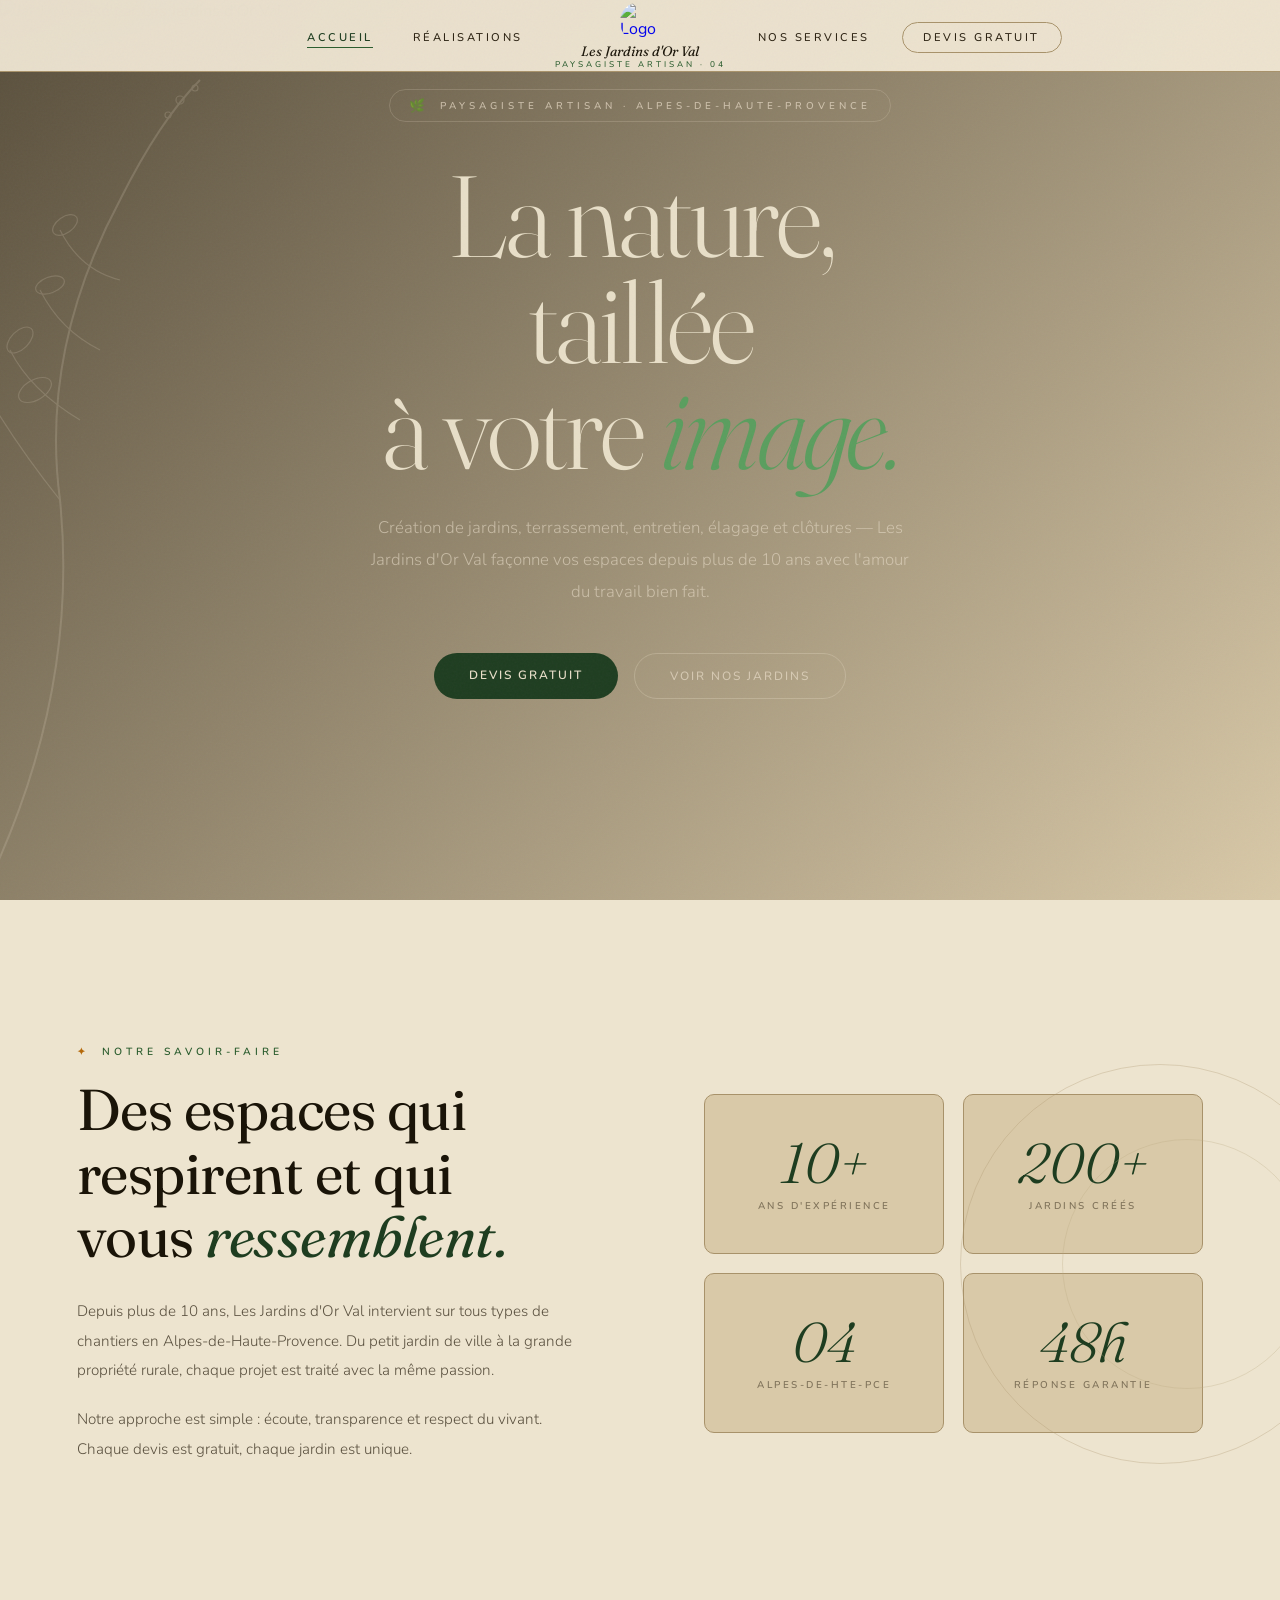
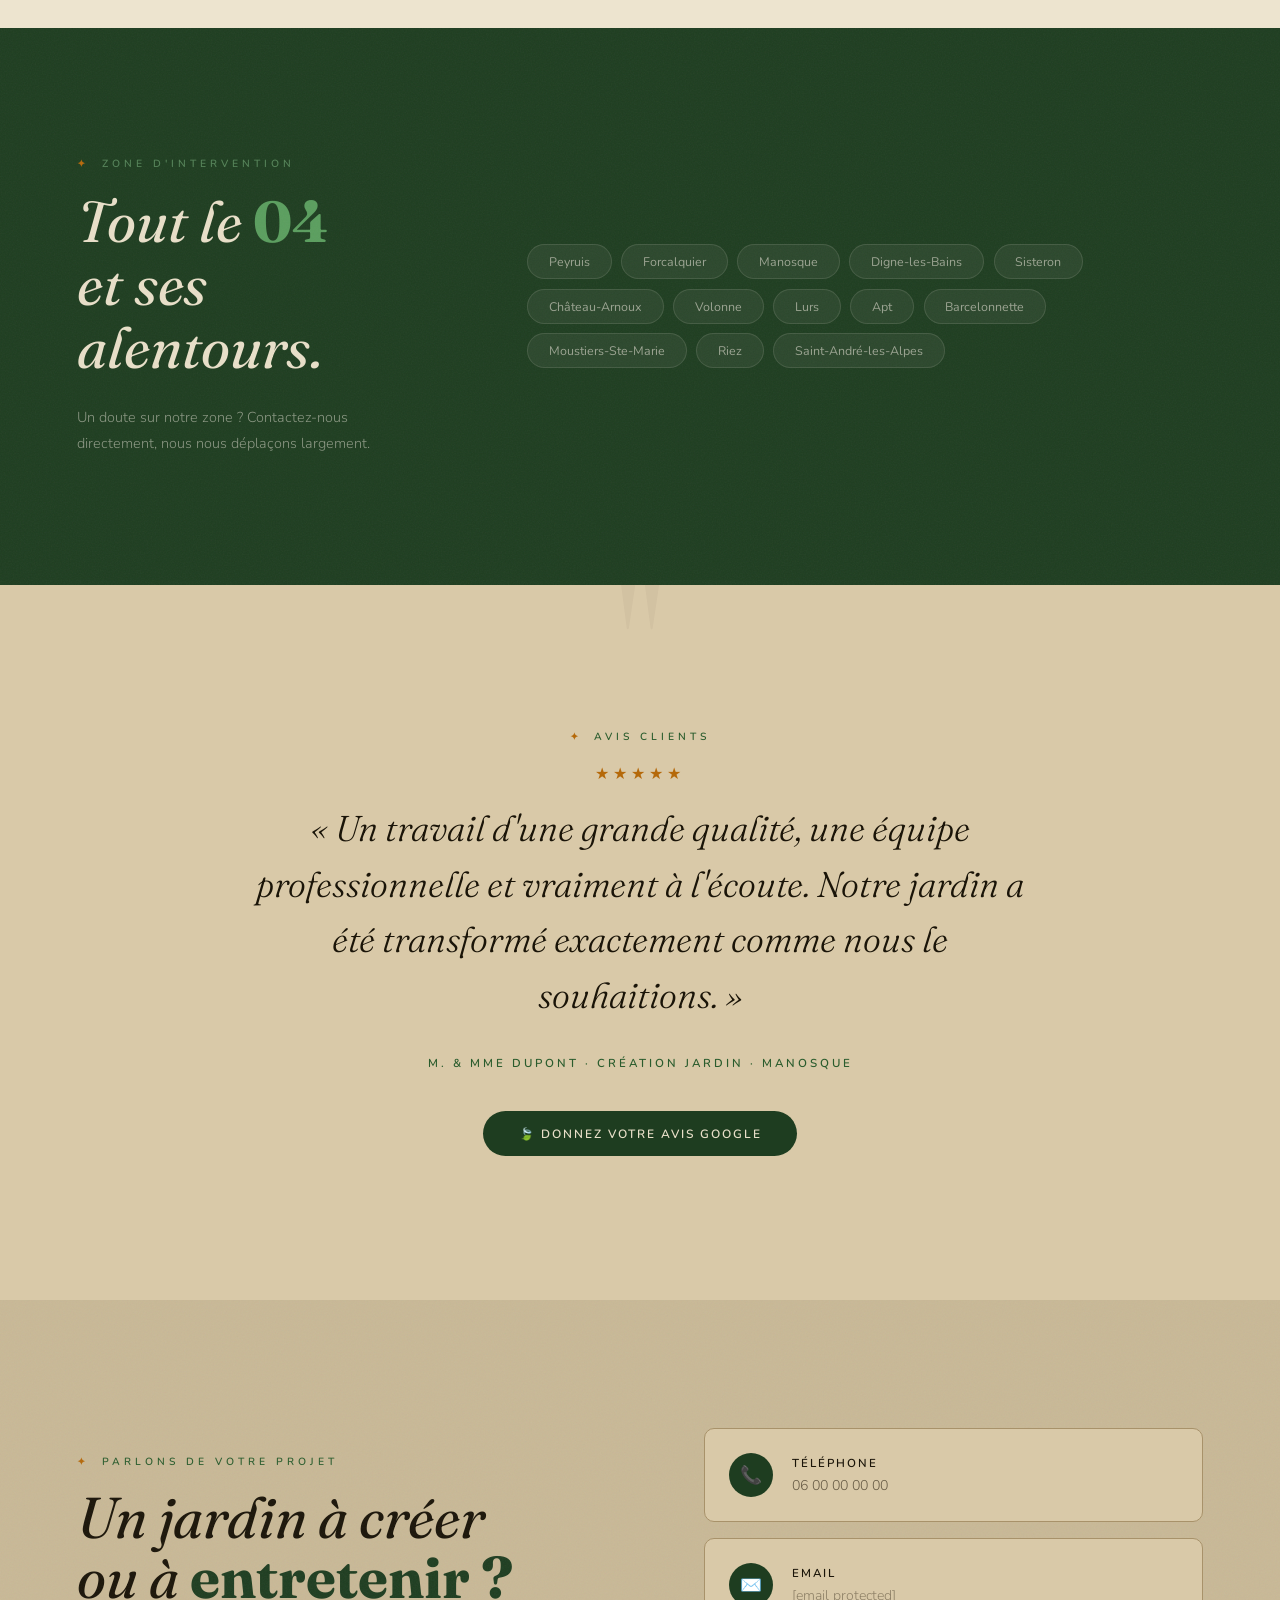
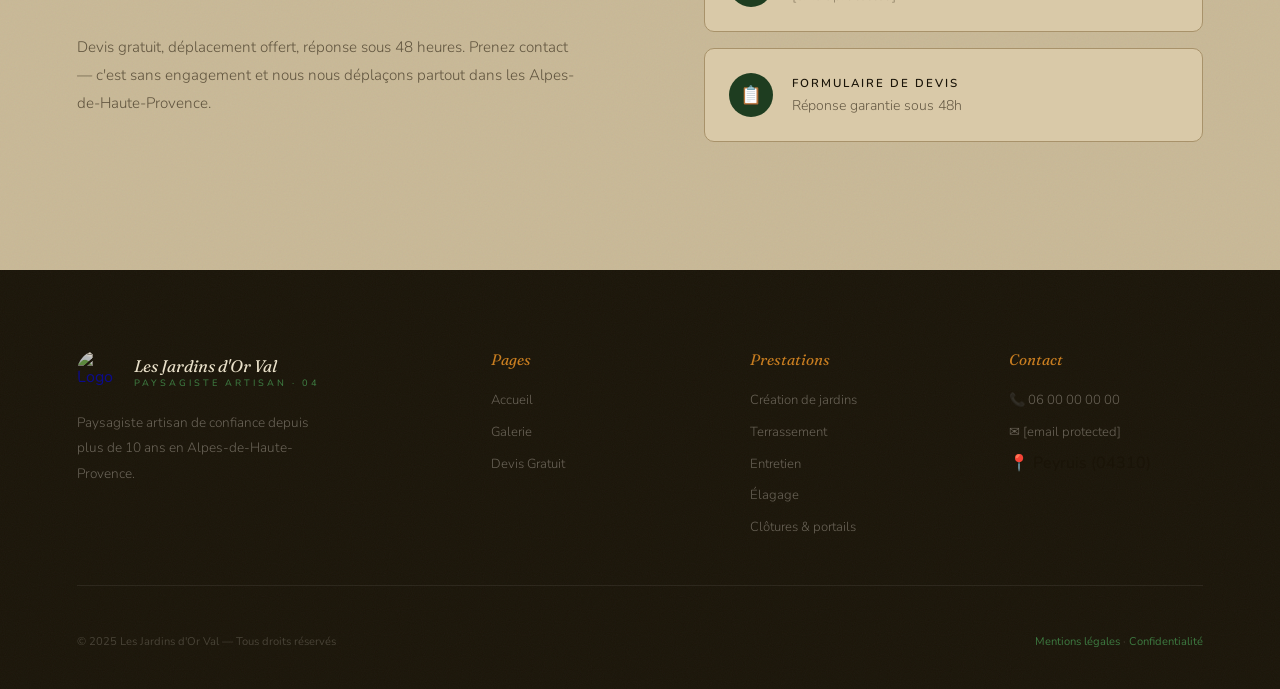
==== commit 56a16754: "nvx modele" ====
--- a/index.html
+++ b/index.html
@@ -4,30 +4,36 @@
   <meta charset="UTF-8" />
   <meta name="viewport" content="width=device-width, initial-scale=1.0" />
   <title>Les Jardins d'Or Val — Paysagiste Alpes-de-Haute-Provence (04)</title>
-  <meta name="description" content="Les Jardins d'Or Val, paysagiste en Alpes-de-Haute-Provence. Création, entretien, terrassement, clôtures et élagage. Devis gratuit." />
-  <meta name="keywords" content="paysagiste Alpes-de-Haute-Provence, jardinier 04, terrassement, création jardin, entretien espaces verts, élagage, clôtures, Peyruis, Manosque, Forcalquier" />
+  <meta name="description" content="Les Jardins d'Or Val, paysagiste artisan en Alpes-de-Haute-Provence. Création de jardins, terrassement, entretien, élagage et clôtures. Devis gratuit." />
+  <meta name="keywords" content="paysagiste Alpes-de-Haute-Provence, jardinier 04, terrassement, création jardin, entretien espaces verts, élagage, clôtures, Peyruis, Manosque, Forcalquier, devis gratuit" />
   <meta name="author" content="Les Jardins d'Or Val" />
   <meta name="robots" content="index, follow" />
   <link rel="canonical" href="https://www.lesjardinsodorval.fr/" />
+
+  <!-- Open Graph -->
   <meta property="og:type" content="website" />
   <meta property="og:url" content="https://www.lesjardinsodorval.fr/" />
   <meta property="og:title" content="Les Jardins d'Or Val — Paysagiste (04)" />
-  <meta property="og:description" content="Création, entretien, terrassement, clôtures, élagage. Devis gratuit." />
+  <meta property="og:description" content="Création de jardins, terrassement, entretien, élagage et clôtures. Devis gratuit en Alpes-de-Haute-Provence." />
   <meta property="og:image" content="https://www.lesjardinsodorval.fr/images/og-image.jpg" />
   <meta property="og:image:width" content="1200" />
   <meta property="og:image:height" content="630" />
   <meta property="og:locale" content="fr_FR" />
   <meta property="og:site_name" content="Les Jardins d'Or Val" />
+
+  <!-- Twitter Card -->
   <meta name="twitter:card" content="summary_large_image" />
   <meta name="twitter:title" content="Les Jardins d'Or Val — Paysagiste (04)" />
-  <meta name="twitter:description" content="Création, entretien, terrassement, clôtures, élagage. Devis gratuit." />
+  <meta name="twitter:description" content="Création de jardins, terrassement, entretien, élagage et clôtures. Devis gratuit en Alpes-de-Haute-Provence." />
   <meta name="twitter:image" content="https://www.lesjardinsodorval.fr/images/og-image.jpg" />
+
+  <!-- Schema.org JSON-LD -->
   <script type="application/ld+json">
   {
     "@context": "https://schema.org",
     "@type": "LocalBusiness",
     "name": "Les Jardins d'Or Val",
-    "description": "Paysagiste en Alpes-de-Haute-Provence. Création, entretien, terrassement, clôtures et élagage.",
+    "description": "Paysagiste artisan en Alpes-de-Haute-Provence. Création, entretien, terrassement, clôtures et élagage.",
     "url": "https://www.lesjardinsodorval.fr",
     "telephone": "+33600000000",
     "email": "contact@lesjardinsodorval.fr",
@@ -38,292 +44,92 @@
       { "@type": "OpeningHoursSpecification", "dayOfWeek": "Saturday", "opens": "08:00", "closes": "12:00" }
     ],
     "areaServed": "Alpes-de-Haute-Provence",
-    "priceRange": "€€"
+    "priceRange": "€€",
+    "sameAs": ["https://www.lesjardinsodorval.fr"]
   }
   </script>
+
+    <!-- Favicon & Manifest -->
   <link rel="icon" type="image/x-icon" href="favicon.ico" />
   <link rel="icon" type="image/svg+xml" href="favicon.svg" />
   <link rel="icon" type="image/png" sizes="96x96" href="favicon-96x96.png" />
   <link rel="apple-touch-icon" sizes="180x180" href="apple-touch-icon.png" />
   <link rel="manifest" href="site.webmanifest" />
-  <meta name="theme-color" content="#2A4A2C" />
+  <meta name="theme-color" content="#3B5B3D" />
+  <!-- Fonts -->
   <link rel="preconnect" href="https://fonts.googleapis.com" />
   <link rel="preconnect" href="https://fonts.gstatic.com" crossorigin />
-  <link href="https://fonts.googleapis.com/css2?family=Cormorant+Garamond:ital,wght@0,300;0,400;0,500;0,600;1,300;1,400;1,500&family=Outfit:wght@300;400;500;600&display=swap" rel="stylesheet" />
+  <link href="https://fonts.googleapis.com/css2?family=Fraunces:ital,opsz,wght@0,9..144,300;0,9..144,400;0,9..144,500;1,9..144,300;1,9..144,400;1,9..144,500&family=Nunito:wght@300;400;500;600&display=swap" rel="stylesheet" />
   <link rel="stylesheet" href="style.css" />
 </head>
 <body>
 
 <nav id="navbar">
+  <!-- Liens gauche -->
+  <ul class="nav-links-left">
+    <li><a href="index.html" class="active">Accueil</a></li>
+    <li><a href="galerie.html">Réalisations</a></li>
+  </ul>
+
+  <!-- Logo centré -->
   <a href="index.html" class="nav-logo">
-    <img src="images/logo.webp" alt="Logo Les Jardins d'Or Val" width="44" height="44" />
-    <span class="nav-logo-text">Les Jardins d'Or Val<span>Paysagiste — Alpes-de-Haute-Provence</span></span>
+    <img src="images/logo.webp" alt="Logo Les Jardins d'Or Val" width="40" height="40" />
+    <span class="nav-logo-text">Les Jardins d'Or Val<span>Paysagiste artisan · 04</span></span>
   </a>
-  <ul class="nav-links" id="navLinks">
-    <li><a href="index.html" class="active">Accueil</a></li>
-    <li><a href="galerie.html">Galerie</a></li>
+
+  <!-- Liens droite -->
+  <ul class="nav-links-right">
+    <li><a href="services.html">Nos services</a></li>
     <li><a href="contact.html" class="nav-cta">Devis Gratuit</a></li>
   </ul>
-  <button class="burger" id="burgerBtn" aria-expanded="false" aria-controls="navLinks">
+
+  <!-- Burger mobile -->
+  <button class="burger" id="burgerBtn" aria-expanded="false">
     <span></span><span></span><span></span>
   </button>
 </nav>
 
+<!-- Menu mobile -->
+<ul id="mobileNav">
+  <li><a href="index.html">Accueil</a></li>
+  <li><a href="galerie.html">Réalisations</a></li>
+  <li><a href="services.html">Nos services</a></li>
+  <li><a href="contact.html">Devis Gratuit</a></li>
+</ul>
+
 <main>
 
 <!-- HERO -->
 <section class="hero">
-  <div class="hero-image">
+  <div class="hero-bg-img">
     <img src="images/hero-bg.webp" alt="Jardin réalisé par Les Jardins d'Or Val" />
   </div>
+  <div class="hero-botanical-frame" aria-hidden="true"></div>
   <div class="hero-content">
-    <div class="hero-top">
-      <div class="hero-headline">
-        <div class="hero-eyebrow">Paysagiste — Alpes-de-Haute-Provence (04)</div>
-        <h1>L'art de<br>façonner<br>la <em>nature.</em></h1>
-      </div>
-      <div class="hero-side">
-        <p class="hero-desc">Création de jardins, terrassement, entretien, élagage et clôtures — nous transformons vos espaces extérieurs avec soin et expertise depuis plus de 10 ans.</p>
-        <div class="hero-actions">
-          <a href="contact.html" class="btn-forest">Devis gratuit</a>
-          <a href="galerie.html" class="btn-outline-dark">Nos réalisations</a>
-        </div>
-      </div>
-    </div>
-  </div>
-</section>
-
-<!-- BANDE SERVICES -->
-<div class="hero-services-strip">
-  <div class="strip-item">
-    <span class="strip-icon">🌿</span>
-    <div class="strip-text"><strong>Création</strong><span>Jardins sur mesure</span></div>
-  </div>
-  <div class="strip-item">
-    <span class="strip-icon">🚜</span>
-    <div class="strip-text"><strong>Terrassement</strong><span>Gros & petits chantiers</span></div>
-  </div>
-  <div class="strip-item">
-    <span class="strip-icon">✂️</span>
-    <div class="strip-text"><strong>Entretien</strong><span>Contrat annuel possible</span></div>
-  </div>
-  <div class="strip-item">
-    <span class="strip-icon">🌳</span>
-    <div class="strip-text"><strong>Élagage</strong><span>Toutes hauteurs</span></div>
-  </div>
-  <div class="strip-item">
-    <span class="strip-icon">🔒</span>
-    <div class="strip-text"><strong>Clôtures</strong><span>Pose & installation</span></div>
-  </div>
-</div>
+    <div class="hero-stamp">Paysagiste artisan · Alpes-de-Haute-Provence</div>
+    <h1>La nature,<br>taillée<br>à votre <em>image.</em></h1>
+    <p class="hero-desc">Création de jardins, terrassement, entretien, élagage et clôtures — Les Jardins d'Or Val façonne vos espaces depuis plus de 10 ans avec l'amour du travail bien fait.</p>
+    <div class="hero-actions">
+      <a href="contact.html" class="btn-moss">Devis gratuit</a>
+      <a href="galerie.html" class="btn-outline" style="border-color:rgba(232,220,200,0.3);color:rgba(232,220,200,0.7);">Voir nos jardins</a>
+    </div>
+  </div>
+</section>
 
 <!-- INTRO -->
 <section class="intro-section">
-  <div class="intro-text">
-    <div class="eyebrow">Notre savoir-faire</div>
-    <h2>Des espaces<br>extérieurs qui<br>vous <em>ressemblent.</em></h2>
-    <p class="body-text">Depuis plus de 10 ans, Les Jardins d'Or Val intervient sur tous types de chantiers en Alpes-de-Haute-Provence. Du petit jardin de ville à la grande propriété agricole, nous apportons la même rigueur et la même passion.</p>
-    <p class="body-text" style="margin-top:1rem;">Notre approche : écoute, transparence et respect de l'environnement. Chaque projet est unique, chaque devis est gratuit.</p>
-    <div style="margin-top:2.5rem;display:flex;gap:1rem;flex-wrap:wrap;">
-      <a href="contact.html" class="btn-forest">Demander un devis</a>
-      <a href="galerie.html" class="btn-outline">Voir nos jardins</a>
-    </div>
-  </div>
-  <div class="intro-img">
-    <img src="images/why-us.webp" alt="Chantier Les Jardins d'Or Val" loading="lazy" />
-    <div class="intro-img-badge">
-      <strong>10+</strong>
-      <span>ans d'expérience</span>
-    </div>
-  </div>
-</section>
-
-<!-- SERVICES -->
-<section class="services-section">
-  <div class="services-header">
-    <div>
-      <div class="eyebrow">Nos prestations</div>
-      <h2>Ce que nous<br><em>réalisons</em></h2>
-    </div>
-    <a href="contact.html" class="btn-outline">Devis gratuit →</a>
-  </div>
-  <div class="services-list">
-    <div class="service-row">
-      <div class="sr-num">01</div>
-      <div class="sr-icon">🌿</div>
-      <div class="sr-content">
-        <h3>Création de jardins</h3>
-        <p>Conception et réalisation sur mesure — massifs, gazons, rocailles, bassins, espaces arborés. Petits et grands chantiers.</p>
-      </div>
-      <span class="sr-tag">Tous chantiers</span>
-    </div>
-    <div class="service-row">
-      <div class="sr-num">02</div>
-      <div class="sr-icon">🚜</div>
-      <div class="sr-content">
-        <h3>Terrassement</h3>
-        <p>Nivellement, décaissement, remblai, préparation de terrain. Maîtrise des travaux de gros œuvre paysager.</p>
-      </div>
-      <span class="sr-tag">Terrain préparé</span>
-    </div>
-    <div class="service-row">
-      <div class="sr-num">03</div>
-      <div class="sr-icon">✂️</div>
-      <div class="sr-content">
-        <h3>Entretien des espaces verts</h3>
-        <p>Taille, tonte, désherbage, nettoyage. Contrat d'entretien annuel possible avec passages planifiés.</p>
-      </div>
-      <span class="sr-tag">Contrat annuel</span>
-    </div>
-    <div class="service-row">
-      <div class="sr-num">04</div>
-      <div class="sr-icon">🌳</div>
-      <div class="sr-content">
-        <h3>Élagage & abattage</h3>
-        <p>Élagage raisonné, taille en hauteur, abattage sécurisé. Équipe formée et équipée pour toutes configurations.</p>
-      </div>
-      <span class="sr-tag">Toutes hauteurs</span>
-    </div>
-    <div class="service-row">
-      <div class="sr-num">05</div>
-      <div class="sr-icon">🔒</div>
-      <div class="sr-content">
-        <h3>Clôtures & portails</h3>
-        <p>Bois, aluminium, grillage, PVC. Portails battants ou coulissants avec motorisation. Pose soignée sur mesure.</p>
-      </div>
-      <span class="sr-tag">Sur mesure</span>
-    </div>
-    <div class="service-row">
-      <div class="sr-num">06</div>
-      <div class="sr-icon">🪨</div>
-      <div class="sr-content">
-        <h3>Aménagements extérieurs</h3>
-        <p>Terrasses, allées, dallages, murets en pierres sèches. Matériaux naturels et durables adaptés au terrain local.</p>
-      </div>
-      <span class="sr-tag">Pierre & minéral</span>
-    </div>
-  </div>
-</section>
-
-<!-- TARIFS -->
-<section class="tarifs-section">
-  <div class="tarifs-top">
-    <div class="eyebrow" style="justify-content:center;">Nos formules</div>
-    <h2>Tarification sur <em>devis,</em><br>toujours gratuit.</h2>
-    <p>Demi-journée, journée complète ou contrat annuel — nous adaptons notre intervention à votre projet et votre budget.</p>
-  </div>
-  <div class="tarifs-grid">
-    <div class="tarif-card">
-      <div class="tarif-eyebrow">Petite intervention</div>
-      <span class="tarif-icon">🌅</span>
-      <h3>Demi-journée</h3>
-      <div class="tarif-price">Sur devis</div>
-      <div class="tarif-price-sub">Environ 4 heures</div>
-      <p class="tarif-desc">Idéal pour les entretiens ponctuels, petits travaux ou interventions ciblées.</p>
-      <ul class="tarif-features">
-        <li>Environ 4h d'intervention</li>
-        <li>Matin ou après-midi</li>
-        <li>Matériel inclus</li>
-        <li>Réactif et flexible</li>
-      </ul>
-      <a href="contact.html" class="btn-outline">Demander un devis</a>
-    </div>
-    <div class="tarif-card featured">
-      <div class="tarif-eyebrow">Le plus demandé</div>
-      <span class="tarif-icon">☀️</span>
-      <h3>Journée complète</h3>
-      <div class="tarif-price">Sur devis</div>
-      <div class="tarif-price-sub">Environ 8 heures</div>
-      <p class="tarif-desc">Pour les chantiers importants : création complète, terrassement, élagage d'ampleur.</p>
-      <ul class="tarif-features">
-        <li>Environ 8h d'intervention</li>
-        <li>Équipe complète si besoin</li>
-        <li>Engins inclus</li>
-        <li>Bilan en fin de journée</li>
-      </ul>
-      <a href="contact.html" class="btn-outline-dark">Demander un devis</a>
-    </div>
-    <div class="tarif-card">
-      <div class="tarif-eyebrow">Entretien régulier</div>
-      <span class="tarif-icon">📋</span>
-      <h3>Contrat annuel</h3>
-      <div class="tarif-price">Sur devis</div>
-      <div class="tarif-price-sub">Passages planifiés / an</div>
-      <p class="tarif-desc">Passages réguliers, tarif préférentiel, priorité d'intervention. Votre jardin toujours parfait.</p>
-      <ul class="tarif-features">
-        <li>Passages planifiés</li>
-        <li>Tarif annuel avantageux</li>
-        <li>Priorité d'intervention</li>
-        <li>Bilan saisonnier inclus</li>
-      </ul>
-      <a href="contact.html" class="btn-outline">Demander un devis</a>
-    </div>
-  </div>
-  <div class="tarif-note">
-    <p><em>Devis et déplacement <strong>100% gratuits</strong> — nous nous rendons sur place pour évaluer votre projet et vous proposer la solution la plus adaptée.</em></p>
-    <small>Réponse garantie sous 48 heures · Sans engagement</small>
-  </div>
-</section>
-
-<!-- GALERIE PREVIEW -->
-<section class="preview-section">
-  <div class="preview-header">
-    <div>
-      <div class="eyebrow">Nos réalisations</div>
-      <h2>Quelques-uns<br>de nos <em>jardins</em></h2>
-    </div>
-    <a href="galerie.html" class="btn-outline">Voir toute la galerie →</a>
-  </div>
-  <div class="preview-grid">
-    <div class="preview-item">
-      <img src="images/prev1.webp" alt="Création jardin" loading="lazy" />
-      <div class="preview-overlay"><div class="preview-cat">Création</div><div class="preview-title">Jardin de garrigue</div></div>
-    </div>
-    <div class="preview-item">
-      <img src="images/prev2.webp" alt="Terrassement" loading="lazy" />
-      <div class="preview-overlay"><div class="preview-cat">Terrassement</div><div class="preview-title">Préparation terrain</div></div>
-    </div>
-    <div class="preview-item">
-      <img src="images/prev3.webp" alt="Entretien" loading="lazy" />
-      <div class="preview-overlay"><div class="preview-cat">Entretien</div><div class="preview-title">Espaces verts</div></div>
-    </div>
-    <div class="preview-item">
-      <img src="images/prev4.webp" alt="Élagage" loading="lazy" />
-      <div class="preview-overlay"><div class="preview-cat">Élagage</div><div class="preview-title">Arbre en hauteur</div></div>
-    </div>
-  </div>
-</section>
-
-<!-- WHY -->
-<section class="why-section">
-  <div class="why-text">
-    <div class="eyebrow">Pourquoi nous</div>
-    <h2>Notre <em>engagement</em><br>envers vous</h2>
-    <p class="body-text">Nous ne promettons que ce que nous pouvons tenir. Transparence, ponctualité et amour du travail bien fait — c'est notre façon d'exercer depuis 10 ans.</p>
-    <div class="why-list">
-      <div class="why-item">
-        <div class="wi-icon">🤝</div>
-        <div class="wi-body"><h4>Devis transparent & gratuit</h4><p>Chaque poste est détaillé, aucune surprise à la fin du chantier.</p></div>
-      </div>
-      <div class="why-item">
-        <div class="wi-icon">🌱</div>
-        <div class="wi-body"><h4>Respect du vivant</h4><p>Végétaux adaptés au climat, produits raisonnés, déchets verts valorisés.</p></div>
-      </div>
-      <div class="why-item">
-        <div class="wi-icon">⏱️</div>
-        <div class="wi-body"><h4>Ponctualité & réactivité</h4><p>Réponse sous 48h, arrivée à l'heure. C'est notre engagement minimal.</p></div>
-      </div>
-      <div class="why-item">
-        <div class="wi-icon">🛡️</div>
-        <div class="wi-body"><h4>Assurés RC Professionnelle</h4><p>Équipe formée et couverte. Vous intervenez en toute sécurité.</p></div>
-      </div>
-    </div>
-  </div>
-  <div class="why-numbers">
-    <div class="wn-card"><div class="wn-num">10+</div><span class="wn-label">Ans d'expérience</span></div>
-    <div class="wn-card"><div class="wn-num">200+</div><span class="wn-label">Jardins créés</span></div>
-    <div class="wn-card"><div class="wn-num">04</div><span class="wn-label">Alpes-de-Haute-Pce</span></div>
-    <div class="wn-card"><div class="wn-num">48h</div><span class="wn-label">Délai de réponse</span></div>
+  <div>
+    <div class="intro-eyebrow">Notre savoir-faire</div>
+    <h2>Des espaces qui<br>respirent et qui<br>vous <em>ressemblent.</em></h2>
+    <p>Depuis plus de 10 ans, Les Jardins d'Or Val intervient sur tous types de chantiers en Alpes-de-Haute-Provence. Du petit jardin de ville à la grande propriété rurale, chaque projet est traité avec la même passion.</p>
+    <p>Notre approche est simple : écoute, transparence et respect du vivant. Chaque devis est gratuit, chaque jardin est unique.</p>
+    </div>
+    <div class="why-numbers">
+      <div class="wn-card"><div class="wn-num">10+</div><span class="wn-label">Ans d'expérience</span></div>
+      <div class="wn-card"><div class="wn-num">200+</div><span class="wn-label">Jardins créés</span></div>
+      <div class="wn-card"><div class="wn-num">04</div><span class="wn-label">Alpes-de-Hte-Pce</span></div>
+      <div class="wn-card"><div class="wn-num">48h</div><span class="wn-label">Réponse garantie</span></div>
+    </div>
   </div>
 </section>
 
@@ -331,17 +137,22 @@
 <section class="zones-section">
   <div class="zones-inner">
     <div class="zones-text">
-      <div class="eyebrow" style="color:rgba(245,240,232,0.4);">Zone d'intervention</div>
-      <h2>Tout le <em>04</em><br>et ses<br>alentours.</h2>
-      <p style="margin-top:1.5rem;">Un doute sur notre zone ? Contactez-nous, nous nous déplaçons largement.</p>
+      <div class="intro-eyebrow" style="color:rgba(106,158,109,0.7);">Zone d'intervention</div>
+      <h2>Tout le <strong>04</strong><br>et ses<br>alentours.</h2>
+      <p style="margin-top:1.5rem;">Un doute sur notre zone ? Contactez-nous directement, nous nous déplaçons largement.</p>
     </div>
     <div class="zones-cloud">
-      <span class="zone-tag">Peyruis</span><span class="zone-tag">Forcalquier</span>
-      <span class="zone-tag">Manosque</span><span class="zone-tag">Digne-les-Bains</span>
-      <span class="zone-tag">Sisteron</span><span class="zone-tag">Château-Arnoux</span>
-      <span class="zone-tag">Volonne</span><span class="zone-tag">Lurs</span>
-      <span class="zone-tag">Apt</span><span class="zone-tag">Barcelonnette</span>
-      <span class="zone-tag">Moustiers-Sainte-Marie</span>
+      <span class="zone-tag">Peyruis</span>
+      <span class="zone-tag">Forcalquier</span>
+      <span class="zone-tag">Manosque</span>
+      <span class="zone-tag">Digne-les-Bains</span>
+      <span class="zone-tag">Sisteron</span>
+      <span class="zone-tag">Château-Arnoux</span>
+      <span class="zone-tag">Volonne</span>
+      <span class="zone-tag">Lurs</span>
+      <span class="zone-tag">Apt</span>
+      <span class="zone-tag">Barcelonnette</span>
+      <span class="zone-tag">Moustiers-Ste-Marie</span>
       <span class="zone-tag">Riez</span>
       <span class="zone-tag">Saint-André-les-Alpes</span>
     </div>
@@ -350,14 +161,14 @@
 
 <!-- TESTIMONIAL -->
 <section class="testimonial-section">
+  <div class="testi-deco" aria-hidden="true">"</div>
   <div class="testi-inner">
-    <div class="eyebrow" style="justify-content:center;">Avis clients</div>
-    <div class="testi-quote">
-      « Travail d'une grande qualité, équipe professionnelle et vraiment à l'écoute. Notre jardin a été transformé exactement comme nous le souhaitions. »
-    </div>
-    <div class="testi-author">M. & Mme Dupont — Création jardin, Manosque</div>
-    <div class="testi-google" style="margin-top:2.5rem;">
-      <a href="TON_LIEN_GOOGLE_ICI" target="_blank" rel="noopener" class="btn-terra">⭐ Laissez-nous un avis Google</a>
+    <div class="intro-eyebrow" style="justify-content:center;">Avis clients</div>
+    <span class="testi-stars">★★★★★</span>
+    <div class="testi-quote">« Un travail d'une grande qualité, une équipe professionnelle et vraiment à l'écoute. Notre jardin a été transformé exactement comme nous le souhaitions. »</div>
+    <div class="testi-author">M. & Mme Dupont · Création jardin · Manosque</div>
+    <div style="margin-top:2.5rem;">
+      <a href="TON_LIEN_GOOGLE_ICI" target="_blank" rel="noopener" class="btn-moss">🍃 Donnez votre avis Google</a>
     </div>
   </div>
 </section>
@@ -365,22 +176,22 @@
 <!-- CTA -->
 <section class="cta-section">
   <div class="cta-text">
-    <div class="eyebrow">Parlons de votre projet</div>
-    <h2>Un jardin à<br>créer ou <em>entretenir ?</em></h2>
-    <p class="body-text">Devis gratuit, déplacement offert, réponse garantie sous 48 heures. Prenez contact — c'est sans engagement.</p>
-  </div>
-  <div class="cta-right">
-    <a href="tel:+33600000000" class="cta-contact-item">
-      <div class="cci-icon">📞</div>
-      <div class="cci-text"><strong>Téléphone</strong><span>06 00 00 00 00</span></div>
+    <div class="intro-eyebrow">Parlons de votre projet</div>
+    <h2>Un jardin à créer<br>ou à <strong>entretenir ?</strong></h2>
+    <p>Devis gratuit, déplacement offert, réponse sous 48 heures. Prenez contact — c'est sans engagement et nous nous déplaçons partout dans les Alpes-de-Haute-Provence.</p>
+  </div>
+  <div class="cta-items">
+    <a href="tel:+33600000000" class="cta-item">
+      <div class="cta-item-icon">📞</div>
+      <div class="cta-item-text"><strong>Téléphone</strong><span>06 00 00 00 00</span></div>
     </a>
-    <a href="mailto:contact@lesjardinsodorval.fr" class="cta-contact-item">
-      <div class="cci-icon">✉️</div>
-      <div class="cci-text"><strong>Email</strong><span>contact@lesjardinsodorval.fr</span></div>
+    <a href="/cdn-cgi/l/email-protection#e0838f8e94818394a08c85938a819284898e938f848f9296818cce8692" class="cta-item">
+      <div class="cta-item-icon">✉️</div>
+      <div class="cta-item-text"><strong>Email</strong><span><span class="__cf_email__" data-cfemail="7615191802171502361a13051c1704121f18051912190400171a581004">[email&#160;protected]</span></span></div>
     </a>
-    <a href="contact.html" class="cta-contact-item">
-      <div class="cci-icon">📋</div>
-      <div class="cci-text"><strong>Formulaire de devis</strong><span>Réponse sous 48h garantie</span></div>
+    <a href="contact.html" class="cta-item">
+      <div class="cta-item-icon">📋</div>
+      <div class="cta-item-text"><strong>Formulaire de devis</strong><span>Réponse garantie sous 48h</span></div>
     </a>
   </div>
 </section>
@@ -392,13 +203,15 @@
     <div class="footer-brand">
       <a href="index.html" class="footer-logo">
         <img src="images/logo.webp" alt="Logo" width="44" height="44" loading="lazy" />
-        <div class="footer-logo-text">Les Jardins d'Or Val<span>Paysagiste — Alpes-de-Haute-Provence</span></div>
+        <div>
+          <div class="footer-logo-name">Les Jardins d'Or Val<span>Paysagiste artisan · 04</span></div>
+        </div>
       </a>
-      <p>Votre paysagiste de confiance depuis plus de 10 ans en Alpes-de-Haute-Provence.</p>
-    </div>
-    <div class="footer-col"><h4>Navigation</h4><ul><li><a href="index.html">Accueil</a></li><li><a href="galerie.html">Galerie</a></li><li><a href="contact.html">Devis Gratuit</a></li></ul></div>
+      <p>Paysagiste artisan de confiance depuis plus de 10 ans en Alpes-de-Haute-Provence.</p>
+    </div>
+    <div class="footer-col"><h4>Pages</h4><ul><li><a href="index.html">Accueil</a></li><li><a href="galerie.html">Galerie</a></li><li><a href="contact.html">Devis Gratuit</a></li></ul></div>
     <div class="footer-col"><h4>Prestations</h4><ul><li><a href="contact.html">Création de jardins</a></li><li><a href="contact.html">Terrassement</a></li><li><a href="contact.html">Entretien</a></li><li><a href="contact.html">Élagage</a></li><li><a href="contact.html">Clôtures & portails</a></li></ul></div>
-    <div class="footer-col"><h4>Contact</h4><ul><li><a href="tel:+33600000000">📞 06 00 00 00 00</a></li><li><a href="mailto:contact@lesjardinsodorval.fr">✉ contact@lesjardinsodorval.fr</a></li><li>📍 Peyruis (04310)</li></ul></div>
+    <div class="footer-col"><h4>Contact</h4><ul><li><a href="tel:+33600000000">📞 06 00 00 00 00</a></li><li><a href="/cdn-cgi/l/email-protection#a3c0cccdd7c2c0d7e3cfc6d0c9c2d1c7cacdd0ccc7ccd1d5c2cf8dc5d1">✉ <span class="__cf_email__" data-cfemail="aecdc1c0dacfcddaeec2cbddc4cfdccac7c0ddc1cac1dcd8cfc280c8dc">[email&#160;protected]</span></a></li><li>📍 Peyruis (04310)</li></ul></div>
   </div>
   <div class="footer-bottom">
     <span>© 2025 Les Jardins d'Or Val — Tous droits réservés</span>
@@ -406,6 +219,16 @@
   </div>
 </footer>
 
-<script src="script.js"></script>
+<script data-cfasync="false" src="/cdn-cgi/scripts/5c5dd728/cloudflare-static/email-decode.min.js"></script><script src="script.js"></script>
+<script>
+document.addEventListener('DOMContentLoaded', () => {
+  const burger = document.getElementById('burgerBtn');
+  const mobileNav = document.getElementById('mobileNav');
+  if (burger && mobileNav) {
+    burger.addEventListener('click', () => { mobileNav.classList.toggle('open'); burger.classList.toggle('open'); });
+    mobileNav.querySelectorAll('a').forEach(a => a.addEventListener('click', () => { mobileNav.classList.remove('open'); burger.classList.remove('open'); }));
+  }
+});
+</script>
 </body>
 </html>
--- a/style.css
+++ b/style.css
@@ -1,350 +1,447 @@
 /* ============================================================
-   LES JARDINS D'OR VAL — Style Agence Luxe / Crème & Sable
-   Typographie : Cormorant Garamond + Outfit
-   Palette : Crème chaude, sable, vert forêt, terracotta
+   LES JARDINS D'OR VAL — Style Nature Immersive / Botanique
+   Typo : Fraunces (serif manuscrit) + Nunito (rond & doux)
+   Palette : Kraft, terre de Sienne, vert mousse, écru, brun
    ============================================================ */
 
-@import url('https://fonts.googleapis.com/css2?family=Cormorant+Garamond:ital,wght@0,300;0,400;0,500;0,600;1,300;1,400;1,500&family=Outfit:wght@300;400;500;600&display=swap');
+@import url('https://fonts.googleapis.com/css2?family=Fraunces:ital,opsz,wght@0,9..144,300;0,9..144,400;0,9..144,500;1,9..144,300;1,9..144,400;1,9..144,500&family=Nunito:wght@300;400;500;600&display=swap');
 
 *, *::before, *::after { box-sizing: border-box; margin: 0; padding: 0; }
 
 :root {
-  --cream:      #F5F0E8;
-  --cream2:     #EDE7DA;
-  --cream3:     #E2D9C8;
-  --sand:       #D4C9B0;
-  --sand2:      #C2B49A;
-  --forest:     #2A4A2C;
-  --forest2:    #3A6B3D;
-  --forest3:    #4E8A52;
-  --terra:      #8B5E3C;
-  --terra2:     #A67C5B;
-  --bark:       #5C4033;
-  --off-black:  #1C1C1A;
-  --text:       #2E2E2A;
-  --text-muted: #7A7468;
-  --white:      #FFFDF9;
-  --font-serif: 'Cormorant Garamond', serif;
-  --font-sans:  'Outfit', sans-serif;
+  --kraft:     #C8B896;
+  --kraft2:    #BAA880;
+  --kraft3:    #A8926A;
+  --ecru:      #E8DFC8;
+  --ecru2:     #EDE4CF;
+  --ink:       #1A1408;
+  --ink2:      #2A2010;
+  --moss:      #1E3D20;
+  --moss2:     #2A5C2D;
+  --moss3:     #3D7A41;
+  --fern:      #5A9E5E;
+  --sienna:    #7A3010;
+  --sienna2:   #8B3A18;
+  --ochre:     #B5690A;
+  --ochre2:    #C87D20;
+  --rust:      #8B3A2A;
+  --parchment: #D9C9A8;
+  --font-serif: 'Fraunces', serif;
+  --font-sans:  'Nunito', sans-serif;
 }
 
 html { scroll-behavior: smooth; }
-body { font-family: var(--font-sans); background: var(--cream); color: var(--text); overflow-x: hidden; }
+body {
+  font-family: var(--font-sans);
+  background: var(--kraft2);
+  color: var(--ink);
+  overflow-x: hidden;
+  /* Texture papier craft SVG */
+  background-image:
+    url("data:image/svg+xml,%3Csvg xmlns='http://www.w3.org/2000/svg' width='400' height='400'%3E%3Cfilter id='paper'%3E%3CfeTurbulence type='fractalNoise' baseFrequency='0.65' numOctaves='3' stitchTiles='stitch'/%3E%3CfeColorMatrix type='saturate' values='0'/%3E%3CfeBlend in='SourceGraphic' mode='multiply'/%3E%3C/filter%3E%3Crect width='400' height='400' filter='url(%23paper)' opacity='0.06'/%3E%3C/svg%3E"),
+    url("data:image/svg+xml,%3Csvg xmlns='http://www.w3.org/2000/svg' width='100' height='100'%3E%3Ccircle cx='50' cy='50' r='40' fill='none' stroke='%23C8893A' stroke-width='0.3' opacity='0.08'/%3E%3C/svg%3E");
+}
+
+/* ── TEXTURE OVERLAY GLOBAL ── */
+body::before {
+  content: '';
+  position: fixed;
+  inset: 0;
+  background-image: url("data:image/svg+xml,%3Csvg viewBox='0 0 512 512' xmlns='http://www.w3.org/2000/svg'%3E%3Cfilter id='n'%3E%3CfeTurbulence type='fractalNoise' baseFrequency='0.9' numOctaves='4' stitchTiles='stitch'/%3E%3C/filter%3E%3Crect width='100%25' height='100%25' filter='url(%23n)' opacity='0.035'/%3E%3C/svg%3E");
+  pointer-events: none;
+  z-index: 9998;
+}
 
 /* ── NAVIGATION ── */
+#mobileNav { display: none; }
 nav {
   position: fixed; top: 0; left: 0; right: 0; z-index: 100;
-  display: flex; align-items: center; justify-content: space-between;
-  padding: 0 6vw; height: 76px;
+  display: grid;
+  grid-template-columns: 1fr auto 1fr;
+  align-items: center;
+  padding: 0 5vw; height: 72px;
+  gap: 2rem;
 }
 nav::before {
   content: ''; position: absolute; inset: 0;
-  background: rgba(245,240,232,0.92);
-  backdrop-filter: blur(20px);
-  border-bottom: 1px solid rgba(180,165,140,0.25);
+  background: rgba(242,232,213,0.94);
+  backdrop-filter: blur(16px);
+  border-bottom: 1.5px solid var(--kraft3);
   z-index: -1;
 }
-.nav-logo { display: flex; align-items: center; gap: 0.9rem; text-decoration: none; }
-.nav-logo img { height: 44px; width: auto; border-radius: 50%; }
-.nav-logo-text { font-family: var(--font-serif); font-size: 1.15rem; font-weight: 500; color: var(--text); line-height: 1.2; letter-spacing: 0.3px; }
-.nav-logo-text span { display: block; font-family: var(--font-sans); font-size: 0.6rem; font-weight: 400; letter-spacing: 3px; text-transform: uppercase; color: var(--text-muted); margin-top: 1px; }
-.nav-links { display: flex; gap: 3rem; list-style: none; align-items: center; }
-.nav-links a { font-size: 0.75rem; font-weight: 400; letter-spacing: 2.5px; text-transform: uppercase; color: var(--text-muted); text-decoration: none; transition: color 0.25s; }
-.nav-links a:hover, .nav-links a.active { color: var(--forest); }
+/* Liens gauche */
+.nav-links-left { display: flex; gap: 2.5rem; list-style: none; align-items: center; justify-content: flex-end; }
+/* Logo centré */
+.nav-logo { display: flex; flex-direction: column; align-items: center; text-decoration: none; justify-self: center; }
+.nav-logo img { height: 40px; border-radius: 50%; margin-bottom: 2px; }
+.nav-logo-text { font-family: var(--font-serif); font-size: 0.85rem; font-weight: 400; font-style: italic; color: var(--ink); line-height: 1.1; text-align: center; white-space: nowrap; }
+.nav-logo-text span { display: block; font-family: var(--font-sans); font-size: 0.52rem; font-weight: 500; letter-spacing: 3px; text-transform: uppercase; color: var(--moss2); font-style: normal; margin-top: 1px; }
+/* Liens droite */
+.nav-links-right { display: flex; gap: 2rem; list-style: none; align-items: center; justify-content: flex-start; }
+/* Style commun liens */
+.nav-links-left a, .nav-links-right a {
+  font-size: 0.7rem; font-weight: 500; letter-spacing: 2.5px; text-transform: uppercase;
+  color: var(--ink2); text-decoration: none; transition: color 0.25s; position: relative;
+}
+.nav-links-left a::after, .nav-links-right a::after {
+  content: ''; position: absolute; bottom: -3px; left: 0; right: 0;
+  height: 1px; background: var(--moss2); transform: scaleX(0);
+  transform-origin: right; transition: transform 0.3s;
+}
+.nav-links-left a:hover, .nav-links-right a:hover { color: var(--moss); }
+.nav-links-left a:hover::after, .nav-links-right a:hover::after,
+.nav-links-left a.active::after, .nav-links-right a.active::after { transform: scaleX(1); transform-origin: left; }
+.nav-links-left a.active, .nav-links-right a.active { color: var(--moss); font-weight: 600; }
 .nav-cta {
-  background: var(--forest) !important; color: var(--cream) !important;
-  padding: 0.6rem 1.6rem; border-radius: 100px;
-  font-weight: 500 !important; transition: background 0.25s !important;
-  letter-spacing: 1.5px !important;
-}
-.nav-cta:hover { background: var(--forest2) !important; color: var(--cream) !important; }
-.burger { display: none; flex-direction: column; gap: 5px; cursor: pointer; background: none; border: none; padding: 4px; }
-.burger span { display: block; width: 24px; height: 1.5px; background: var(--text); transition: all 0.3s; }
+  border: 1.5px solid var(--kraft3) !important;
+  color: var(--ink2) !important;
+  padding: 0.45rem 1.3rem; border-radius: 100px;
+  font-weight: 500 !important;
+  background: transparent !important;
+  transition: border-color 0.25s, color 0.25s !important;
+}
+.nav-cta::after { display: none !important; }
+.nav-cta:hover { border-color: var(--moss) !important; color: var(--moss) !important; background: transparent !important; }
+/* Compat burger */
+.nav-links { display: none; }
+.burger { display: none; flex-direction: column; gap: 5px; cursor: pointer; background: none; border: none; padding: 4px; position: absolute; right: 5vw; top: 50%; transform: translateY(-50%); }
+.burger span { display: block; width: 24px; height: 1.5px; background: var(--ink); transition: all 0.3s; }
 .burger.open span:nth-child(1) { transform: translateY(6.5px) rotate(45deg); }
 .burger.open span:nth-child(2) { opacity: 0; }
 .burger.open span:nth-child(3) { transform: translateY(-6.5px) rotate(-45deg); }
 
 /* ── BOUTONS ── */
-.btn-forest { background: var(--forest); color: var(--cream); padding: 0.9rem 2.4rem; font-size: 0.75rem; font-weight: 500; letter-spacing: 2px; text-transform: uppercase; text-decoration: none; border-radius: 100px; transition: all 0.25s; display: inline-block; border: none; cursor: pointer; font-family: var(--font-sans); }
-.btn-forest:hover { background: var(--forest2); transform: translateY(-1px); }
-.btn-terra { background: var(--terra); color: var(--white); padding: 0.9rem 2.4rem; font-size: 0.75rem; font-weight: 500; letter-spacing: 2px; text-transform: uppercase; text-decoration: none; border-radius: 100px; transition: all 0.25s; display: inline-block; }
-.btn-terra:hover { background: var(--terra2); transform: translateY(-1px); }
-.btn-outline { border: 1px solid var(--sand2); color: var(--text-muted); padding: 0.9rem 2.4rem; font-size: 0.75rem; font-weight: 400; letter-spacing: 2px; text-transform: uppercase; text-decoration: none; border-radius: 100px; transition: all 0.25s; display: inline-block; }
-.btn-outline:hover { border-color: var(--forest); color: var(--forest); }
-.btn-outline-dark { border: 1px solid rgba(255,255,255,0.3); color: rgba(255,255,255,0.7); padding: 0.9rem 2.4rem; font-size: 0.75rem; font-weight: 400; letter-spacing: 2px; text-transform: uppercase; text-decoration: none; border-radius: 100px; transition: all 0.25s; display: inline-block; }
-.btn-outline-dark:hover { border-color: rgba(255,255,255,0.7); color: var(--white); }
-
-/* ── TYPO ── */
-.eyebrow { font-family: var(--font-sans); font-size: 0.68rem; font-weight: 500; letter-spacing: 4px; text-transform: uppercase; color: var(--terra); margin-bottom: 1.2rem; display: flex; align-items: center; gap: 0.8rem; }
-.eyebrow::before { content: ''; width: 32px; height: 1px; background: var(--terra); flex-shrink: 0; }
-.display-title { font-family: var(--font-serif); font-size: clamp(3rem, 5vw, 5rem); font-weight: 400; line-height: 1.1; letter-spacing: -0.5px; color: var(--text); }
-.display-title em { font-style: italic; color: var(--forest); }
-.display-title span { color: var(--terra); }
-.display-title-light { color: var(--cream); }
-.display-title-light em { color: var(--sand); }
-.body-text { font-size: 1rem; font-weight: 300; line-height: 1.9; color: var(--text-muted); }
+.btn-moss { background: var(--moss); color: var(--ecru); padding: 0.9rem 2.2rem; font-size: 0.75rem; font-weight: 600; letter-spacing: 2px; text-transform: uppercase; text-decoration: none; border-radius: 100px; transition: all 0.25s; display: inline-block; border: none; cursor: pointer; font-family: var(--font-sans); }
+.btn-moss:hover { background: var(--moss2); transform: translateY(-2px); }
+.btn-ochre { background: var(--ochre); color: var(--ecru); padding: 0.9rem 2.2rem; font-size: 0.75rem; font-weight: 600; letter-spacing: 2px; text-transform: uppercase; text-decoration: none; border-radius: 100px; transition: all 0.25s; display: inline-block; }
+.btn-ochre:hover { background: var(--ochre2); transform: translateY(-2px); }
+.btn-outline { border: 1.5px solid var(--kraft3); color: var(--ink2); padding: 0.88rem 2.2rem; font-size: 0.75rem; font-weight: 500; letter-spacing: 2px; text-transform: uppercase; text-decoration: none; border-radius: 100px; transition: all 0.25s; display: inline-block; }
+.btn-outline:hover { border-color: var(--moss); color: var(--moss); }
+
+/* ── DÉCORATIONS BOTANIQUES SVG ── */
+.botanical-leaf { position: absolute; pointer-events: none; opacity: 0.12; }
+.botanical-sprig { position: absolute; pointer-events: none; opacity: 0.1; }
+.botanical-branch { position: absolute; pointer-events: none; opacity: 0.08; }
 
 /* ── PAGE HEADER ── */
-.page-header { padding: 11rem 6vw 5rem; background: var(--cream2); border-bottom: 1px solid var(--cream3); }
-.breadcrumb { font-size: 0.65rem; font-weight: 400; letter-spacing: 2px; text-transform: uppercase; color: var(--sand2); margin-bottom: 1.5rem; }
-.breadcrumb a { color: var(--terra); text-decoration: none; }
-.breadcrumb a::after { content: ' /'; color: var(--sand2); }
-.page-header h1 { font-family: var(--font-serif); font-size: clamp(3.5rem, 7vw, 7rem); font-weight: 300; color: var(--text); line-height: 1; letter-spacing: -1px; margin-bottom: 1rem; }
-.page-header h1 em { font-style: italic; color: var(--forest); }
-.page-header p { font-size: 1rem; font-weight: 300; color: var(--text-muted); max-width: 500px; line-height: 1.85; }
+.page-header { padding: 10rem 6vw 5rem; background: var(--parchment); border-bottom: 1.5px solid var(--kraft3); position: relative; overflow: hidden; }
+.breadcrumb { font-size: 0.65rem; font-weight: 500; letter-spacing: 2.5px; text-transform: uppercase; color: var(--moss3); margin-bottom: 1.5rem; }
+.breadcrumb a { color: var(--ochre); text-decoration: none; }
+.breadcrumb a::after { content: ' /'; color: var(--kraft3); }
+.page-header h1 { font-family: var(--font-serif); font-size: clamp(3rem, 7vw, 6.5rem); font-weight: 400; font-style: italic; color: var(--ink); line-height: 1; letter-spacing: -0.5px; margin-bottom: 1rem; }
+.page-header h1 span { color: var(--moss); font-style: normal; }
+.page-header p { font-size: 1rem; font-weight: 300; color: var(--ink2); max-width: 500px; line-height: 1.85; opacity: 0.65; }
 
 /* ── FOOTER ── */
-footer { background: var(--off-black); padding: 5rem 6vw 2.5rem; }
-.footer-top { display: grid; grid-template-columns: 1.8fr 1fr 1fr 1fr; gap: 4rem; margin-bottom: 4rem; padding-bottom: 4rem; border-bottom: 1px solid rgba(255,255,255,0.06); }
-.footer-brand p { font-size: 0.85rem; font-weight: 300; color: rgba(255,255,255,0.3); line-height: 1.85; max-width: 240px; margin-top: 1.2rem; }
-.footer-logo { display: flex; align-items: center; gap: 0.9rem; text-decoration: none; }
-.footer-logo img { height: 44px; border-radius: 50%; filter: brightness(0.9); }
-.footer-logo-text { font-family: var(--font-serif); font-size: 1.1rem; font-weight: 400; color: var(--cream); line-height: 1.2; }
-.footer-logo-text span { display: block; font-family: var(--font-sans); font-size: 0.58rem; font-weight: 400; letter-spacing: 3px; text-transform: uppercase; color: rgba(255,255,255,0.3); margin-top: 2px; }
-.footer-col h4 { font-family: var(--font-sans); font-size: 0.62rem; font-weight: 500; letter-spacing: 3px; text-transform: uppercase; color: var(--terra2); margin-bottom: 1.5rem; }
-.footer-col ul { list-style: none; display: flex; flex-direction: column; gap: 0.7rem; }
-.footer-col ul li a { font-size: 0.85rem; font-weight: 300; color: rgba(255,255,255,0.3); text-decoration: none; transition: color 0.2s; }
-.footer-col ul li a:hover { color: var(--cream); }
-.footer-bottom { display: flex; justify-content: space-between; font-size: 0.72rem; color: rgba(255,255,255,0.2); flex-wrap: wrap; gap: 0.5rem; align-items: center; }
-.footer-bottom a { color: var(--terra2); text-decoration: none; }
+footer { background: var(--ink); padding: 5rem 6vw 2.5rem; position: relative; overflow: hidden; }
+footer::before { content: ''; position: absolute; inset: 0; background-image: url("data:image/svg+xml,%3Csvg viewBox='0 0 512 512' xmlns='http://www.w3.org/2000/svg'%3E%3Cfilter id='n'%3E%3CfeTurbulence type='fractalNoise' baseFrequency='0.75' numOctaves='3'/%3E%3C/filter%3E%3Crect width='100%25' height='100%25' filter='url(%23n)' opacity='0.04'/%3E%3C/svg%3E"); pointer-events: none; }
+.footer-top { display: grid; grid-template-columns: 1.8fr 1fr 1fr 1fr; gap: 4rem; margin-bottom: 3rem; padding-bottom: 3rem; border-bottom: 1px solid rgba(255,255,255,0.07); position: relative; }
+.footer-brand p { font-size: 0.85rem; font-weight: 300; color: rgba(245,239,227,0.35); line-height: 1.85; max-width: 240px; margin-top: 1rem; }
+.footer-logo { display: flex; align-items: center; gap: 0.8rem; text-decoration: none; }
+.footer-logo img { height: 44px; border-radius: 50%; filter: brightness(0.8) sepia(0.3); }
+.footer-logo-name { font-family: var(--font-serif); font-size: 1.05rem; font-weight: 400; font-style: italic; color: var(--ecru); line-height: 1.2; }
+.footer-logo-name span { display: block; font-family: var(--font-sans); font-size: 0.58rem; font-weight: 500; letter-spacing: 3px; text-transform: uppercase; color: var(--moss3); font-style: normal; margin-top: 2px; }
+.footer-col h4 { font-family: var(--font-serif); font-size: 0.95rem; font-weight: 400; font-style: italic; color: var(--ochre2); margin-bottom: 1.2rem; }
+.footer-col ul { list-style: none; display: flex; flex-direction: column; gap: 0.6rem; }
+.footer-col ul li a { font-size: 0.82rem; font-weight: 300; color: rgba(245,239,227,0.35); text-decoration: none; transition: color 0.2s; }
+.footer-col ul li a:hover { color: var(--kraft); }
+.footer-bottom { display: flex; justify-content: space-between; font-size: 0.7rem; color: rgba(245,239,227,0.2); flex-wrap: wrap; gap: 0.5rem; position: relative; }
+.footer-bottom a { color: var(--moss3); text-decoration: none; }
 
 /* ============================================================
-   PAGE : ACCUEIL
+   ACCUEIL
    ============================================================ */
 
-/* HERO — Grande photo + texte superposé */
-.hero { min-height: 100vh; display: flex; flex-direction: column; position: relative; }
-.hero-image { position: absolute; inset: 0; }
-.hero-image img { width: 100%; height: 100%; object-fit: cover; filter: brightness(0.55) saturate(0.85); }
-.hero-image::after { content: ''; position: absolute; inset: 0; background: linear-gradient(to bottom, rgba(28,28,26,0.2) 0%, rgba(28,28,26,0.5) 60%, rgba(28,28,26,0.85) 100%); }
-.hero-content { position: relative; z-index: 2; display: flex; flex-direction: column; justify-content: flex-end; flex: 1; padding: 0 6vw 7rem; max-width: 1400px; width: 100%; }
-.hero-top { display: flex; align-items: flex-end; justify-content: space-between; gap: 4rem; flex-wrap: wrap; }
-.hero-headline { flex: 1; min-width: 300px; }
-.hero-eyebrow { font-family: var(--font-sans); font-size: 0.65rem; font-weight: 500; letter-spacing: 4px; text-transform: uppercase; color: rgba(245,240,232,0.55); margin-bottom: 1.5rem; display: flex; align-items: center; gap: 1rem; }
-.hero-eyebrow::before { content: ''; display: block; width: 40px; height: 1px; background: rgba(245,240,232,0.3); }
-.hero h1 { font-family: var(--font-serif); font-size: clamp(4rem, 8vw, 8.5rem); font-weight: 300; line-height: 0.95; letter-spacing: -2px; color: var(--cream); }
-.hero h1 em { font-style: italic; color: var(--sand); }
-.hero-side { max-width: 320px; display: flex; flex-direction: column; gap: 2rem; padding-bottom: 0.5rem; }
-.hero-desc { font-size: 0.95rem; font-weight: 300; line-height: 1.85; color: rgba(245,240,232,0.6); }
-.hero-actions { display: flex; gap: 0.8rem; flex-wrap: wrap; }
-.hero-scroll { position: absolute; bottom: 7rem; left: 6vw; display: flex; align-items: center; gap: 1rem; font-size: 0.62rem; font-weight: 500; letter-spacing: 3px; text-transform: uppercase; color: rgba(245,240,232,0.3); z-index: 2; }
-.hero-scroll::after { content: ''; display: block; width: 60px; height: 1px; background: rgba(245,240,232,0.2); }
-
-/* Bande services rapides sous le hero */
-.hero-services-strip { background: var(--cream2); display: flex; border-top: 1px solid var(--cream3); }
-.strip-item { flex: 1; padding: 1.8rem 2.5rem; display: flex; align-items: center; gap: 1rem; border-right: 1px solid var(--cream3); transition: background 0.25s; cursor: default; }
-.strip-item:last-child { border-right: none; }
-.strip-item:hover { background: var(--cream3); }
-.strip-icon { font-size: 1.4rem; flex-shrink: 0; }
-.strip-text strong { font-family: var(--font-sans); font-size: 0.78rem; font-weight: 600; color: var(--text); display: block; margin-bottom: 0.2rem; }
-.strip-text span { font-size: 0.7rem; font-weight: 300; color: var(--text-muted); letter-spacing: 0.5px; }
-
-/* INTRO */
-.intro-section { padding: 9rem 6vw; display: grid; grid-template-columns: 1fr 1fr; gap: 10rem; align-items: center; }
-.intro-text h2 { font-family: var(--font-serif); font-size: clamp(2.5rem, 4.5vw, 4.5rem); font-weight: 300; line-height: 1.1; letter-spacing: -0.5px; color: var(--text); margin-bottom: 2rem; }
-.intro-text h2 em { font-style: italic; color: var(--forest); }
-.intro-text p { font-size: 1rem; font-weight: 300; line-height: 1.9; color: var(--text-muted); margin-bottom: 3rem; }
-.intro-img { position: relative; }
-.intro-img img { width: 100%; aspect-ratio: 3/4; object-fit: cover; border-radius: 4px; }
-.intro-img-badge { position: absolute; bottom: -2rem; left: -2rem; background: var(--forest); color: var(--cream); padding: 2rem; border-radius: 4px; }
-.intro-img-badge strong { display: block; font-family: var(--font-serif); font-size: 3.5rem; font-weight: 300; line-height: 1; }
-.intro-img-badge span { font-size: 0.65rem; font-weight: 500; letter-spacing: 3px; text-transform: uppercase; opacity: 0.7; }
-
-/* SERVICES — LISTE LUXE */
-.services-section { padding: 9rem 6vw; background: var(--cream2); }
-.services-header { display: flex; justify-content: space-between; align-items: flex-end; margin-bottom: 5rem; gap: 3rem; flex-wrap: wrap; }
-.services-header h2 { font-family: var(--font-serif); font-size: clamp(2.8rem, 5vw, 5rem); font-weight: 300; color: var(--text); line-height: 1; letter-spacing: -0.5px; }
-.services-header h2 em { font-style: italic; color: var(--forest); }
-.services-list { display: flex; flex-direction: column; gap: 0; }
-.service-row { display: grid; grid-template-columns: 4rem 1fr 2fr auto; gap: 3rem; align-items: center; padding: 2.5rem 0; border-bottom: 1px solid var(--cream3); transition: all 0.3s; cursor: default; }
-.service-row:first-child { border-top: 1px solid var(--cream3); }
-.service-row:hover { background: var(--cream); padding-left: 1rem; padding-right: 1rem; border-radius: 4px; border-color: transparent; }
-.sr-num { font-family: var(--font-serif); font-size: 1rem; font-weight: 300; color: var(--sand2); font-style: italic; }
-.sr-icon { font-size: 1.8rem; }
-.sr-content h3 { font-family: var(--font-serif); font-size: 1.8rem; font-weight: 400; color: var(--text); margin-bottom: 0.4rem; letter-spacing: -0.3px; }
-.sr-content p { font-size: 0.85rem; font-weight: 300; color: var(--text-muted); line-height: 1.7; }
-.sr-tag { font-size: 0.62rem; font-weight: 500; letter-spacing: 2.5px; text-transform: uppercase; color: var(--terra); white-space: nowrap; }
-
-/* TARIFS */
-.tarifs-section { padding: 9rem 6vw; }
-.tarifs-top { text-align: center; margin-bottom: 6rem; }
-.tarifs-top h2 { font-family: var(--font-serif); font-size: clamp(3rem, 5vw, 5.5rem); font-weight: 300; color: var(--text); line-height: 1; letter-spacing: -0.5px; margin-bottom: 1.2rem; }
-.tarifs-top h2 em { font-style: italic; color: var(--forest); }
-.tarifs-top p { font-size: 1rem; font-weight: 300; color: var(--text-muted); max-width: 480px; margin: 0 auto; line-height: 1.85; }
-.tarifs-grid { display: grid; grid-template-columns: repeat(3, 1fr); gap: 1.5rem; }
-.tarif-card { background: var(--cream2); border: 1px solid var(--cream3); border-radius: 8px; padding: 3rem 2.5rem; transition: all 0.3s; position: relative; overflow: hidden; }
-.tarif-card::before { content: ''; position: absolute; top: 0; left: 0; right: 0; height: 3px; background: var(--cream3); transition: background 0.3s; }
-.tarif-card:hover::before { background: var(--forest); }
-.tarif-card:hover { transform: translateY(-6px); box-shadow: 0 24px 60px rgba(44,74,44,0.1); border-color: rgba(44,74,44,0.15); }
-.tarif-card.featured { background: var(--forest); border-color: var(--forest); }
-.tarif-card.featured::before { background: var(--terra2); }
-.tarif-card.featured h3, .tarif-card.featured .tarif-price, .tarif-card.featured .tarif-desc, .tarif-card.featured li { color: rgba(245,240,232,0.85) !important; }
-.tarif-card.featured .tarif-price { color: var(--cream) !important; }
-.tarif-card.featured .tarif-eyebrow { color: rgba(245,240,232,0.5) !important; }
-.tarif-card.featured .tarif-features li::before { color: var(--sand) !important; }
-.tarif-eyebrow { font-size: 0.6rem; font-weight: 500; letter-spacing: 3px; text-transform: uppercase; color: var(--terra); margin-bottom: 1.5rem; }
-.tarif-icon { font-size: 2rem; margin-bottom: 1rem; display: block; }
-.tarif-card h3 { font-family: var(--font-serif); font-size: 2rem; font-weight: 400; color: var(--text); margin-bottom: 0.5rem; letter-spacing: -0.3px; }
-.tarif-price { font-family: var(--font-serif); font-size: 2.8rem; font-weight: 300; color: var(--forest); line-height: 1; margin: 1.2rem 0 0.3rem; letter-spacing: -1px; font-style: italic; }
-.tarif-price-sub { font-size: 0.7rem; font-weight: 400; letter-spacing: 2px; text-transform: uppercase; color: var(--text-muted); margin-bottom: 1.5rem; }
-.tarif-desc { font-size: 0.85rem; font-weight: 300; color: var(--text-muted); line-height: 1.75; margin-bottom: 2rem; }
+/* HERO — Composition botanique */
+.hero { min-height: 100vh; position: relative; display: flex; align-items: center; justify-content: center; overflow: hidden; background: var(--parchment); }
+
+/* Grande photo background */
+.hero-bg-img { position: absolute; inset: 0; }
+.hero-bg-img img { width: 100%; height: 100%; object-fit: cover; filter: saturate(0.7) brightness(0.6) sepia(0.2); }
+.hero-bg-img::after { content: ''; position: absolute; inset: 0; background: linear-gradient(135deg, rgba(44,36,22,0.75) 0%, rgba(44,36,22,0.3) 60%, transparent 100%); }
+
+/* Cadre botanique SVG en overlay */
+.hero-botanical-frame {
+  position: absolute; inset: 0; pointer-events: none; z-index: 2;
+  background-image: url("data:image/svg+xml,%3Csvg xmlns='http://www.w3.org/2000/svg' viewBox='0 0 1440 900'%3E%3Cg opacity='0.18' stroke='%23E8DCC8' fill='none' stroke-width='1.2'%3E%3C!-- Branche gauche --%3E%3Cpath d='M-20 900 Q80 700 60 500 Q40 350 120 200 Q160 120 200 80' stroke-width='2'/%3E%3Cpath d='M60 500 Q20 450 -10 400'/%3E%3Cpath d='M80 420 Q30 390 10 350'/%3E%3Cpath d='M100 350 Q60 330 40 290'/%3E%3Cpath d='M120 280 Q80 270 60 230'/%3E%3C!-- Feuilles gauche --%3E%3Cellipse cx='35' cy='390' rx='18' ry='10' transform='rotate(-30 35 390)'/%3E%3Cellipse cx='20' cy='340' rx='16' ry='9' transform='rotate(-45 20 340)'/%3E%3Cellipse cx='50' cy='285' rx='15' ry='8' transform='rotate(-20 50 285)'/%3E%3Cellipse cx='65' cy='225' rx='14' ry='8' transform='rotate(-35 65 225)'/%3E%3C!-- Branche droite --%3E%3Cpath d='M1460 900 Q1360 700 1380 500 Q1400 350 1320 200' stroke-width='2'/%3E%3Cpath d='M1380 480 Q1420 440 1450 390'/%3E%3Cpath d='M1360 400 Q1400 375 1420 335'/%3E%3Cpath d='M1340 320 Q1380 305 1395 265'/%3E%3C!-- Feuilles droite --%3E%3Cellipse cx='1420' cy='375' rx='18' ry='10' transform='rotate(30 1420 375)'/%3E%3Cellipse cx='1405' cy='320' rx='16' ry='9' transform='rotate(45 1405 320)'/%3E%3Cellipse cx='1385' cy='260' rx='15' ry='8' transform='rotate(25 1385 260)'/%3E%3C!-- Petites fleurs --%3E%3Ccircle cx='180' cy='100' r='4'/%3E%3Ccircle cx='195' cy='88' r='3'/%3E%3Ccircle cx='168' cy='115' r='3'/%3E%3Ccircle cx='1295' cy='210' r='4'/%3E%3Ccircle cx='1310' cy='198' r='3'/%3E%3C/g%3E%3C/svg%3E");
+  background-size: cover;
+}
+
+.hero-content {
+  position: relative; z-index: 3;
+  display: flex; flex-direction: column; align-items: center; text-align: center;
+  padding: 0 6vw 7rem; width: 100%; max-width: 900px; margin: 0 auto;
+  animation: fadeUp 1s ease both;
+}
+.hero-stamp {
+  display: inline-flex; align-items: center; gap: 0.7rem;
+  font-family: var(--font-sans); font-size: 0.62rem; font-weight: 600;
+  letter-spacing: 4px; text-transform: uppercase;
+  color: rgba(232,220,200,0.7); margin-bottom: 2.5rem;
+  border: 1px solid rgba(232,220,200,0.2); padding: 0.4rem 1.2rem; border-radius: 100px;
+}
+.hero-stamp::before { content: '🌿'; font-size: 0.8rem; }
+.hero h1 { font-family: var(--font-serif); font-size: clamp(4rem, 9vw, 9.5rem); font-weight: 300; line-height: 0.92; letter-spacing: -3px; color: var(--ecru); margin-bottom: 2rem; }
+.hero h1 em { font-style: italic; color: var(--fern); }
+.hero-desc { font-size: 1.05rem; font-weight: 300; line-height: 1.9; color: rgba(232,220,200,0.6); max-width: 540px; margin-bottom: 2.8rem; }
+.hero-actions { display: flex; gap: 1rem; flex-wrap: wrap; justify-content: center; }
+
+/* Badge collection botanique */
+.hero-tag-cloud { position: absolute; bottom: 4rem; right: 6vw; z-index: 3; display: flex; flex-direction: column; gap: 0.6rem; align-items: flex-end; }
+.hero-tag { font-family: var(--font-sans); font-size: 0.6rem; font-weight: 600; letter-spacing: 3px; text-transform: uppercase; color: rgba(232,220,200,0.45); display: flex; align-items: center; gap: 0.5rem; }
+.hero-tag::before { content: '—'; color: rgba(106,158,109,0.5); }
+
+/* ── SECTION INTRO ── */
+.intro-section { padding: 9rem 6vw; display: grid; grid-template-columns: 1fr 1fr; gap: 8rem; align-items: center; background: var(--ecru2); position: relative; overflow: hidden; }
+.intro-section::before { content: ''; position: absolute; right: -5rem; top: 50%; transform: translateY(-50%); width: 400px; height: 400px; border-radius: 50%; border: 1px solid var(--kraft3); opacity: 0.3; }
+.intro-section::after { content: ''; position: absolute; right: -2rem; top: 50%; transform: translateY(-50%); width: 250px; height: 250px; border-radius: 50%; border: 1px solid var(--kraft2); opacity: 0.3; }
+.intro-eyebrow { font-family: var(--font-sans); font-size: 0.65rem; font-weight: 600; letter-spacing: 4px; text-transform: uppercase; color: var(--moss2); margin-bottom: 1.2rem; display: flex; align-items: center; gap: 0.8rem; }
+.intro-eyebrow::before { content: '✦'; color: var(--ochre); font-size: 0.6rem; }
+.intro-section h2 { font-family: var(--font-serif); font-size: clamp(2.5rem, 4.5vw, 4.5rem); font-weight: 400; line-height: 1.1; letter-spacing: -0.5px; color: var(--ink); margin-bottom: 1.8rem; }
+.intro-section h2 em { font-style: italic; color: var(--moss); }
+.intro-section p { font-size: 0.95rem; font-weight: 300; line-height: 1.95; color: var(--ink2); opacity: 0.75; margin-bottom: 1.2rem; }
+.intro-img-wrap { position: relative; }
+.intro-img-wrap img { width: 100%; aspect-ratio: 3/4; object-fit: cover; border-radius: 60% 40% 55% 45% / 50% 50% 50% 50%; filter: saturate(0.85) sepia(0.1); }
+.intro-badge { position: absolute; bottom: 2rem; left: -2rem; background: var(--moss); color: var(--ecru); padding: 1.8rem; border-radius: 50%; width: 110px; height: 110px; display: flex; flex-direction: column; align-items: center; justify-content: center; text-align: center; box-shadow: 0 8px 30px rgba(59,91,61,0.3); }
+.intro-badge strong { font-family: var(--font-serif); font-size: 2rem; font-weight: 400; font-style: italic; line-height: 1; }
+.intro-badge span { font-size: 0.55rem; font-weight: 600; letter-spacing: 2px; text-transform: uppercase; opacity: 0.75; margin-top: 4px; }
+
+/* ── SERVICES — CARTES PAPIER ── */
+.services-section { padding: 8rem 6vw; background: var(--kraft); position: relative; overflow: hidden; }
+.services-section::before {
+  content: '';
+  position: absolute; inset: 0;
+  background-image: url("data:image/svg+xml,%3Csvg viewBox='0 0 512 512' xmlns='http://www.w3.org/2000/svg'%3E%3Cfilter id='n'%3E%3CfeTurbulence type='fractalNoise' baseFrequency='0.65' numOctaves='3' stitchTiles='stitch'/%3E%3C/filter%3E%3Crect width='100%25' height='100%25' filter='url(%23n)' opacity='0.07'/%3E%3C/svg%3E");
+  pointer-events: none;
+}
+.services-header { display: grid; grid-template-columns: 1fr 1fr; gap: 4rem; margin-bottom: 5rem; align-items: end; position: relative; }
+.services-header h2 { font-family: var(--font-serif); font-size: clamp(3rem, 5.5vw, 5.5rem); font-weight: 400; font-style: italic; color: var(--ink); line-height: 1; letter-spacing: -0.5px; }
+.services-header h2 strong { font-style: normal; color: var(--moss); }
+.services-header-right p { font-size: 0.95rem; font-weight: 300; color: var(--ink2); line-height: 1.85; opacity: 0.7; margin-bottom: 2rem; }
+.services-grid { display: grid; grid-template-columns: repeat(3, 1fr); gap: 1.5rem; position: relative; }
+.service-card {
+  background: var(--parchment);
+  border: 1.5px solid var(--kraft3);
+  border-radius: 8px;
+  padding: 2.5rem 2rem;
+  position: relative;
+  overflow: hidden;
+  transition: all 0.35s;
+  /* Effet papier légèrement tourné */
+}
+.service-card:nth-child(odd) { transform: rotate(-0.3deg); }
+.service-card:nth-child(even) { transform: rotate(0.2deg); }
+.service-card:hover { transform: rotate(0deg) translateY(-8px) !important; box-shadow: 0 20px 60px rgba(44,36,22,0.12); border-color: var(--moss3); }
+/* Coin plié */
+.service-card::after { content: ''; position: absolute; bottom: 0; right: 0; width: 0; height: 0; border-style: solid; border-width: 0 0 24px 24px; border-color: transparent transparent var(--kraft3) transparent; }
+.sc-icon-wrap { width: 52px; height: 52px; background: rgba(59,91,61,0.08); border: 1.5px solid rgba(59,91,61,0.15); border-radius: 50%; display: flex; align-items: center; justify-content: center; font-size: 1.5rem; margin-bottom: 1.3rem; }
+.service-card h3 { font-family: var(--font-serif); font-size: 1.5rem; font-weight: 400; font-style: italic; color: var(--ink); margin-bottom: 0.7rem; letter-spacing: -0.2px; }
+.service-card p { font-size: 0.84rem; font-weight: 300; color: var(--ink2); line-height: 1.75; opacity: 0.7; margin-bottom: 1.2rem; }
+.sc-tag { display: inline-flex; align-items: center; gap: 0.4rem; font-size: 0.6rem; font-weight: 600; letter-spacing: 2.5px; text-transform: uppercase; color: var(--moss2); }
+.sc-tag::before { content: '✦'; color: var(--ochre); font-size: 0.5rem; }
+
+/* ── TARIFS ── */
+.tarifs-section { padding: 8rem 6vw; background: var(--ecru2); position: relative; overflow: hidden; }
+/* Fond botanique deco */
+.tarifs-section::before {
+  content: '';
+  position: absolute;
+  right: -100px; top: -100px;
+  width: 500px; height: 500px;
+  background: radial-gradient(circle, rgba(106,158,109,0.08) 0%, transparent 70%);
+  border-radius: 50%;
+}
+.tarifs-header { text-align: center; margin-bottom: 5rem; }
+.tarifs-header h2 { font-family: var(--font-serif); font-size: clamp(3rem, 5vw, 5.5rem); font-weight: 400; font-style: italic; color: var(--ink); line-height: 1; letter-spacing: -0.5px; margin-bottom: 1.2rem; }
+.tarifs-header h2 strong { font-style: normal; color: var(--moss); }
+.tarifs-header p { font-size: 0.95rem; font-weight: 300; color: var(--ink2); opacity: 0.6; max-width: 480px; margin: 0 auto; line-height: 1.85; }
+.tarifs-grid { display: grid; grid-template-columns: repeat(3, 1fr); gap: 2rem; }
+.tarif-card {
+  background: var(--parchment);
+  border: 1.5px solid var(--kraft3);
+  border-radius: 12px;
+  padding: 3rem 2.5rem;
+  transition: all 0.3s;
+  position: relative;
+  overflow: hidden;
+}
+.tarif-card::before { content: ''; position: absolute; top: 0; left: 0; right: 0; height: 4px; background: var(--kraft3); transition: background 0.3s; border-radius: 12px 12px 0 0; }
+.tarif-card:hover::before { background: var(--moss); }
+.tarif-card:hover { transform: translateY(-6px); box-shadow: 0 20px 50px rgba(44,36,22,0.1); }
+.tarif-card.featured { background: var(--moss); border-color: var(--moss); }
+.tarif-card.featured::before { background: var(--ochre); }
+.tarif-card.featured h3 { color: var(--ecru) !important; }
+.tarif-card.featured .tarif-price { color: var(--ecru) !important; }
+.tarif-card.featured .tarif-desc, .tarif-card.featured li, .tarif-card.featured .tarif-eyebrow { color: rgba(245,239,227,0.65) !important; }
+.tarif-card.featured .tarif-features li::before { color: var(--fern) !important; }
+.tarif-eyebrow { font-size: 0.6rem; font-weight: 600; letter-spacing: 3px; text-transform: uppercase; color: var(--ochre); margin-bottom: 1.5rem; display: flex; align-items: center; gap: 0.5rem; }
+.tarif-eyebrow::before { content: '✦'; font-size: 0.45rem; }
+.tarif-icon { font-size: 2.2rem; margin-bottom: 1rem; display: block; }
+.tarif-card h3 { font-family: var(--font-serif); font-size: 1.8rem; font-weight: 400; font-style: italic; color: var(--ink); margin-bottom: 0.5rem; }
+.tarif-price { font-family: var(--font-serif); font-size: 2.5rem; font-weight: 400; font-style: italic; color: var(--moss); line-height: 1; margin: 1.2rem 0 0.3rem; letter-spacing: -0.5px; }
+.tarif-price-sub { font-size: 0.68rem; font-weight: 500; letter-spacing: 2px; text-transform: uppercase; color: var(--ink2); opacity: 0.45; margin-bottom: 1.5rem; }
+.tarif-desc { font-size: 0.84rem; font-weight: 300; color: var(--ink2); line-height: 1.75; opacity: 0.65; margin-bottom: 2rem; }
 .tarif-features { list-style: none; display: flex; flex-direction: column; gap: 0.7rem; margin-bottom: 2.5rem; }
-.tarif-features li { font-size: 0.83rem; font-weight: 300; color: var(--text-muted); display: flex; gap: 0.8rem; align-items: flex-start; }
-.tarif-features li::before { content: '—'; color: var(--forest3); font-size: 0.75rem; flex-shrink: 0; margin-top: 1px; }
-.tarif-note { margin-top: 4rem; padding: 2.5rem; background: var(--cream2); border: 1px solid var(--cream3); border-radius: 8px; text-align: center; }
-.tarif-note p { font-family: var(--font-serif); font-size: 1.2rem; font-weight: 300; color: var(--text); font-style: italic; line-height: 1.6; }
-.tarif-note strong { color: var(--forest); font-style: normal; font-weight: 500; }
-.tarif-note small { display: block; margin-top: 0.8rem; font-size: 0.75rem; font-weight: 300; color: var(--text-muted); letter-spacing: 1px; }
-
-/* GALERIE PREVIEW */
-.preview-section { padding: 9rem 6vw; background: var(--cream2); }
-.preview-header { display: flex; justify-content: space-between; align-items: flex-end; margin-bottom: 4rem; gap: 3rem; flex-wrap: wrap; }
-.preview-header h2 { font-family: var(--font-serif); font-size: clamp(2.5rem, 4vw, 4.5rem); font-weight: 300; color: var(--text); letter-spacing: -0.5px; }
-.preview-header h2 em { font-style: italic; color: var(--forest); }
-.preview-grid { display: grid; grid-template-columns: 1.4fr 1fr 1fr; grid-template-rows: 300px 220px; gap: 0.8rem; }
-.preview-item { overflow: hidden; border-radius: 4px; position: relative; }
-.preview-item:first-child { grid-row: span 2; }
-.preview-item img { width: 100%; height: 100%; object-fit: cover; transition: transform 0.6s; filter: saturate(0.85); }
-.preview-item:hover img { transform: scale(1.05); filter: saturate(1); }
-.preview-overlay { position: absolute; inset: 0; background: linear-gradient(to top, rgba(28,28,26,0.7) 0%, transparent 50%); padding: 1.5rem; display: flex; flex-direction: column; justify-content: flex-end; opacity: 0; transition: opacity 0.3s; }
-.preview-item:hover .preview-overlay { opacity: 1; }
-.preview-cat { font-size: 0.6rem; font-weight: 500; letter-spacing: 3px; text-transform: uppercase; color: var(--sand); margin-bottom: 0.3rem; }
-.preview-title { font-family: var(--font-serif); font-size: 1.1rem; font-weight: 300; color: var(--cream); font-style: italic; }
-
-/* WHY — SIMPLE & ÉLÉGANT */
-.why-section { padding: 9rem 6vw; display: grid; grid-template-columns: 1fr 1fr; gap: 10rem; align-items: start; }
-.why-text h2 { font-family: var(--font-serif); font-size: clamp(2.5rem, 4.5vw, 4.5rem); font-weight: 300; color: var(--text); line-height: 1.1; letter-spacing: -0.5px; margin-bottom: 1.5rem; }
-.why-text h2 em { font-style: italic; color: var(--forest); }
-.why-text > p { font-size: 1rem; font-weight: 300; color: var(--text-muted); line-height: 1.9; margin-bottom: 3rem; max-width: 400px; }
+.tarif-features li { font-size: 0.82rem; font-weight: 300; color: var(--ink2); opacity: 0.7; display: flex; gap: 0.7rem; align-items: flex-start; }
+.tarif-features li::before { content: '→'; color: var(--moss2); font-size: 0.7rem; flex-shrink: 0; margin-top: 2px; }
+.tarif-note { margin-top: 4rem; padding: 2.5rem; background: rgba(59,91,61,0.05); border: 1.5px solid rgba(59,91,61,0.15); border-radius: 12px; text-align: center; }
+.tarif-note p { font-family: var(--font-serif); font-size: 1.15rem; font-style: italic; font-weight: 300; color: var(--ink); line-height: 1.7; }
+.tarif-note strong { color: var(--moss); font-style: normal; font-weight: 500; }
+.tarif-note small { display: block; margin-top: 0.8rem; font-size: 0.72rem; font-weight: 400; color: var(--ink2); opacity: 0.45; letter-spacing: 1px; }
+
+/* ── WHY ── */
+.why-section { padding: 8rem 6vw; background: var(--kraft2); position: relative; overflow: hidden; }
+.why-section::after {
+  content: '';
+  position: absolute; left: -50px; bottom: -50px;
+  width: 300px; height: 300px;
+  border: 1px solid rgba(59,91,61,0.12);
+  border-radius: 50%;
+}
+.why-inner { display: grid; grid-template-columns: 1fr 1fr; gap: 8rem; align-items: start; }
+.why-text h2 { font-family: var(--font-serif); font-size: clamp(2.5rem, 4.5vw, 4.5rem); font-weight: 400; font-style: italic; color: var(--ink); line-height: 1.1; margin-bottom: 1.5rem; }
+.why-text h2 strong { font-style: normal; color: var(--moss); }
+.why-text > p { font-size: 0.95rem; font-weight: 300; color: var(--ink2); line-height: 1.9; opacity: 0.7; margin-bottom: 3rem; }
 .why-list { display: flex; flex-direction: column; gap: 0; }
-.why-item { padding: 1.8rem 0; border-bottom: 1px solid var(--cream3); display: flex; gap: 2rem; align-items: flex-start; }
-.why-item:first-child { border-top: 1px solid var(--cream3); }
-.wi-icon { font-size: 1.4rem; flex-shrink: 0; margin-top: 0.1rem; }
-.wi-body h4 { font-family: var(--font-serif); font-size: 1.2rem; font-weight: 400; color: var(--text); margin-bottom: 0.4rem; }
-.wi-body p { font-size: 0.85rem; font-weight: 300; color: var(--text-muted); line-height: 1.75; }
-.why-numbers { display: grid; grid-template-columns: 1fr 1fr; gap: 1.5rem; }
-.wn-card { background: var(--cream2); border: 1px solid var(--cream3); border-radius: 8px; padding: 2.5rem; text-align: center; }
-.wn-num { font-family: var(--font-serif); font-size: 4rem; font-weight: 300; color: var(--forest); line-height: 1; font-style: italic; }
-.wn-label { font-size: 0.65rem; font-weight: 500; letter-spacing: 2.5px; text-transform: uppercase; color: var(--text-muted); margin-top: 0.5rem; display: block; }
-
-/* ZONES */
-.zones-section { padding: 8rem 6vw; background: var(--forest); }
-.zones-inner { display: grid; grid-template-columns: 1fr 2fr; gap: 8rem; align-items: center; }
-.zones-text h2 { font-family: var(--font-serif); font-size: clamp(2.5rem, 4vw, 4.5rem); font-weight: 300; color: var(--cream); line-height: 1.1; letter-spacing: -0.5px; margin-bottom: 1.5rem; }
-.zones-text h2 em { font-style: italic; color: var(--sand); }
-.zones-text p { font-size: 0.9rem; font-weight: 300; color: rgba(245,240,232,0.5); line-height: 1.85; }
+.why-item { padding: 1.8rem 0; border-bottom: 1.5px solid rgba(44,36,22,0.08); display: flex; gap: 1.5rem; transition: padding-left 0.3s; }
+.why-item:first-child { border-top: 1.5px solid rgba(44,36,22,0.08); }
+.why-item:hover { padding-left: 0.8rem; }
+.wi-icon { font-size: 1.6rem; flex-shrink: 0; }
+.wi-body h4 { font-family: var(--font-serif); font-size: 1.15rem; font-weight: 400; font-style: italic; color: var(--ink); margin-bottom: 0.3rem; }
+.wi-body p { font-size: 0.82rem; font-weight: 300; color: var(--ink2); line-height: 1.75; opacity: 0.65; }
+.why-numbers { display: grid; grid-template-columns: 1fr 1fr; gap: 1.2rem; }
+.wn-card { background: var(--parchment); border: 1.5px solid var(--kraft3); border-radius: 10px; padding: 2.5rem; text-align: center; transition: all 0.3s; }
+.wn-card:hover { border-color: var(--moss3); transform: translateY(-3px); }
+.wn-num { font-family: var(--font-serif); font-size: 3.5rem; font-weight: 300; font-style: italic; color: var(--moss); line-height: 1; }
+.wn-label { font-size: 0.62rem; font-weight: 600; letter-spacing: 2.5px; text-transform: uppercase; color: var(--ink2); opacity: 0.5; margin-top: 0.5rem; display: block; }
+
+/* ── ZONES ── */
+.zones-section { padding: 8rem 6vw; background: var(--moss); position: relative; overflow: hidden; }
+.zones-section::before {
+  content: '';
+  position: absolute; inset: 0;
+  background-image: url("data:image/svg+xml,%3Csvg viewBox='0 0 512 512' xmlns='http://www.w3.org/2000/svg'%3E%3Cfilter id='n'%3E%3CfeTurbulence type='fractalNoise' baseFrequency='0.8' numOctaves='3'/%3E%3C/filter%3E%3Crect width='100%25' height='100%25' filter='url(%23n)' opacity='0.05'/%3E%3C/svg%3E");
+  pointer-events: none;
+}
+.zones-inner { display: grid; grid-template-columns: 1fr 2fr; gap: 7rem; align-items: center; }
+.zones-text h2 { font-family: var(--font-serif); font-size: clamp(2.5rem, 4.5vw, 4.5rem); font-weight: 400; font-style: italic; color: var(--ecru); line-height: 1.1; margin-bottom: 1.5rem; }
+.zones-text h2 strong { font-style: normal; color: var(--fern); }
+.zones-text p { font-size: 0.9rem; font-weight: 300; color: rgba(245,239,227,0.5); line-height: 1.85; }
 .zones-cloud { display: flex; flex-wrap: wrap; gap: 0.6rem; }
-.zone-tag { padding: 0.5rem 1.3rem; background: rgba(245,240,232,0.06); border: 1px solid rgba(245,240,232,0.12); color: rgba(245,240,232,0.5); font-size: 0.78rem; font-weight: 300; border-radius: 100px; transition: all 0.25s; }
-.zone-tag:hover { background: rgba(245,240,232,0.12); color: var(--cream); border-color: rgba(245,240,232,0.25); }
-
-/* TESTIMONIAL */
-.testimonial-section { padding: 9rem 6vw; background: var(--cream2); text-align: center; }
-.testi-inner { max-width: 800px; margin: 0 auto; }
-.testi-quote { font-family: var(--font-serif); font-size: clamp(1.6rem, 3vw, 2.5rem); font-weight: 300; font-style: italic; color: var(--text); line-height: 1.5; margin-bottom: 2rem; position: relative; }
-.testi-quote::before { content: '"'; position: absolute; top: -3rem; left: 50%; transform: translateX(-50%); font-family: var(--font-serif); font-size: 8rem; color: var(--cream3); line-height: 1; pointer-events: none; }
-.testi-author { font-size: 0.72rem; font-weight: 500; letter-spacing: 3px; text-transform: uppercase; color: var(--terra); }
-.testi-google { margin-top: 3rem; }
-
-/* CTA */
-.cta-section { padding: 9rem 6vw; background: var(--cream); display: grid; grid-template-columns: 1fr 1fr; gap: 8rem; align-items: center; }
-.cta-text h2 { font-family: var(--font-serif); font-size: clamp(2.5rem, 4.5vw, 5rem); font-weight: 300; color: var(--text); line-height: 1.05; letter-spacing: -0.5px; }
-.cta-text h2 em { font-style: italic; color: var(--forest); }
-.cta-text p { font-size: 1rem; font-weight: 300; color: var(--text-muted); margin-top: 1.5rem; line-height: 1.85; }
-.cta-right { display: flex; flex-direction: column; gap: 1.2rem; }
-.cta-contact-item { display: flex; align-items: center; gap: 1.2rem; padding: 1.5rem; background: var(--cream2); border: 1px solid var(--cream3); border-radius: 8px; text-decoration: none; transition: all 0.25s; }
-.cta-contact-item:hover { border-color: var(--forest); background: var(--cream); transform: translateX(4px); }
-.cci-icon { width: 44px; height: 44px; background: var(--forest); border-radius: 50%; display: flex; align-items: center; justify-content: center; font-size: 1.1rem; flex-shrink: 0; }
-.cci-text strong { display: block; font-size: 0.75rem; font-weight: 500; letter-spacing: 2px; text-transform: uppercase; color: var(--text); margin-bottom: 0.2rem; }
-.cci-text span { font-size: 0.9rem; font-weight: 300; color: var(--text-muted); }
-
-/* ============================================================
-   GALERIE PAGE
-   ============================================================ */
-.galerie-filters { position: sticky; top: 76px; z-index: 80; display: flex; align-items: center; gap: 0.6rem; flex-wrap: wrap; padding: 1rem 6vw; background: rgba(245,240,232,0.95); backdrop-filter: blur(12px); border-bottom: 1px solid var(--cream3); }
-.filter-label { font-size: 0.62rem; font-weight: 500; letter-spacing: 3px; text-transform: uppercase; color: var(--sand2); margin-right: 0.5rem; }
-.filter-btn { padding: 0.42rem 1.2rem; border: 1px solid var(--cream3); background: transparent; color: var(--text-muted); font-family: var(--font-sans); font-size: 0.7rem; font-weight: 400; letter-spacing: 1.5px; text-transform: uppercase; cursor: pointer; transition: all 0.25s; border-radius: 100px; }
-.filter-btn:hover { border-color: var(--forest); color: var(--forest); }
-.filter-btn.active { background: var(--forest); border-color: var(--forest); color: var(--cream); }
+.zone-tag { padding: 0.5rem 1.3rem; background: rgba(245,239,227,0.06); border: 1.5px solid rgba(245,239,227,0.12); color: rgba(245,239,227,0.55); font-size: 0.78rem; font-weight: 400; border-radius: 100px; transition: all 0.25s; }
+.zone-tag:hover { background: rgba(245,239,227,0.12); color: var(--ecru); border-color: rgba(245,239,227,0.3); }
+
+/* ── TESTIMONIAL ── */
+.testimonial-section { padding: 9rem 6vw; background: var(--parchment); text-align: center; position: relative; overflow: hidden; }
+.testi-deco { font-family: var(--font-serif); font-size: 12rem; color: rgba(44,36,22,0.04); position: absolute; top: -2rem; left: 50%; transform: translateX(-50%); line-height: 1; pointer-events: none; font-style: normal; }
+.testi-inner { max-width: 780px; margin: 0 auto; position: relative; }
+.testi-quote { font-family: var(--font-serif); font-size: clamp(1.5rem, 2.8vw, 2.3rem); font-weight: 300; font-style: italic; color: var(--ink); line-height: 1.55; margin-bottom: 2rem; }
+.testi-author { font-size: 0.72rem; font-weight: 600; letter-spacing: 3px; text-transform: uppercase; color: var(--moss2); }
+.testi-stars { font-size: 1rem; color: var(--ochre); letter-spacing: 4px; margin-bottom: 1rem; display: block; }
+
+/* ── CTA ── */
+.cta-section { padding: 8rem 6vw; background: var(--kraft); display: grid; grid-template-columns: 1fr 1fr; gap: 8rem; align-items: center; position: relative; overflow: hidden; }
+.cta-section::before {
+  content: '';
+  position: absolute; inset: 0;
+  background-image: url("data:image/svg+xml,%3Csvg viewBox='0 0 512 512' xmlns='http://www.w3.org/2000/svg'%3E%3Cfilter id='n'%3E%3CfeTurbulence type='fractalNoise' baseFrequency='0.7' numOctaves='3'/%3E%3C/filter%3E%3Crect width='100%25' height='100%25' filter='url(%23n)' opacity='0.06'/%3E%3C/svg%3E");
+  pointer-events: none;
+}
+.cta-text h2 { font-family: var(--font-serif); font-size: clamp(2.5rem, 4.5vw, 5rem); font-weight: 400; font-style: italic; color: var(--ink); line-height: 1.05; margin-bottom: 1.5rem; }
+.cta-text h2 strong { font-style: normal; color: var(--moss); }
+.cta-text p { font-size: 0.95rem; font-weight: 300; color: var(--ink2); line-height: 1.85; opacity: 0.65; }
+.cta-items { display: flex; flex-direction: column; gap: 1rem; position: relative; }
+.cta-item { display: flex; align-items: center; gap: 1.2rem; padding: 1.5rem; background: var(--parchment); border: 1.5px solid var(--kraft3); border-radius: 10px; text-decoration: none; transition: all 0.25s; }
+.cta-item:hover { border-color: var(--moss3); transform: translateX(6px); box-shadow: 0 6px 20px rgba(44,36,22,0.08); }
+.cta-item-icon { width: 44px; height: 44px; background: var(--moss); border-radius: 50%; display: flex; align-items: center; justify-content: center; font-size: 1.1rem; flex-shrink: 0; }
+.cta-item-text strong { display: block; font-size: 0.72rem; font-weight: 600; letter-spacing: 2px; text-transform: uppercase; color: var(--ink); margin-bottom: 0.2rem; }
+.cta-item-text span { font-size: 0.88rem; font-weight: 300; color: var(--ink2); opacity: 0.65; }
+
+/* ── GALERIE ── */
+.galerie-filters { position: sticky; top: 72px; z-index: 80; display: flex; align-items: center; gap: 0.6rem; flex-wrap: wrap; padding: 1rem 6vw; background: rgba(242,232,213,0.96); backdrop-filter: blur(12px); border-bottom: 1.5px solid var(--kraft3); }
+.filter-label { font-size: 0.62rem; font-weight: 600; letter-spacing: 3px; text-transform: uppercase; color: var(--moss3); margin-right: 0.5rem; }
+.filter-btn { padding: 0.4rem 1.1rem; border: 1.5px solid var(--kraft3); background: transparent; color: var(--ink2); font-family: var(--font-sans); font-size: 0.7rem; font-weight: 500; letter-spacing: 1.5px; text-transform: uppercase; cursor: pointer; transition: all 0.25s; border-radius: 100px; opacity: 0.65; }
+.filter-btn:hover { border-color: var(--moss2); color: var(--moss); opacity: 1; }
+.filter-btn.active { background: var(--moss); border-color: var(--moss); color: var(--ecru); opacity: 1; }
 .galerie-section { padding: 4rem 6vw 8rem; min-height: 60vh; }
-.galerie-grid { display: grid; grid-template-columns: repeat(auto-fill, minmax(320px, 1fr)); gap: 1.5rem; }
-.galerie-card { position: relative; overflow: hidden; border-radius: 6px; aspect-ratio: 4/3; cursor: pointer; }
-.galerie-card img { width: 100%; height: 100%; object-fit: cover; transition: transform 0.6s; filter: saturate(0.85); display: block; }
-.galerie-card:hover img { transform: scale(1.05); filter: saturate(1); }
-.galerie-overlay { position: absolute; inset: 0; background: linear-gradient(to top, rgba(28,28,26,0.75) 0%, transparent 55%); padding: 1.8rem; display: flex; flex-direction: column; justify-content: flex-end; opacity: 0; transition: opacity 0.3s; }
+.galerie-grid { display: grid; grid-template-columns: repeat(auto-fill, minmax(300px, 1fr)); gap: 1.5rem; }
+.galerie-card { position: relative; overflow: hidden; border-radius: 10px; aspect-ratio: 4/3; cursor: pointer; border: 1.5px solid var(--kraft3); }
+.galerie-card img { width: 100%; height: 100%; object-fit: cover; transition: transform 0.6s; filter: saturate(0.8) sepia(0.08); display: block; }
+.galerie-card:hover img { transform: scale(1.06); filter: saturate(1) sepia(0); }
+.galerie-overlay { position: absolute; inset: 0; background: linear-gradient(to top, rgba(44,36,22,0.82) 0%, transparent 55%); padding: 1.8rem; display: flex; flex-direction: column; justify-content: flex-end; opacity: 0; transition: opacity 0.3s; }
 .galerie-card:hover .galerie-overlay { opacity: 1; }
-.galerie-cat { font-size: 0.58rem; font-weight: 500; letter-spacing: 3px; text-transform: uppercase; color: var(--terra2); margin-bottom: 0.4rem; }
-.galerie-title { font-family: var(--font-serif); font-size: 1.1rem; font-weight: 300; font-style: italic; color: var(--cream); }
+.galerie-cat { font-size: 0.58rem; font-weight: 600; letter-spacing: 3px; text-transform: uppercase; color: var(--fern); margin-bottom: 0.4rem; }
+.galerie-title { font-family: var(--font-serif); font-size: 1.1rem; font-weight: 300; font-style: italic; color: var(--ecru); }
 
 /* LIGHTBOX */
-#lightbox { display: none; position: fixed; inset: 0; z-index: 9999; background: rgba(20,18,15,0.97); align-items: center; justify-content: center; flex-direction: column; padding: 1rem; }
+#lightbox { display: none; position: fixed; inset: 0; z-index: 9999; background: rgba(20,16,10,0.97); align-items: center; justify-content: center; flex-direction: column; padding: 1rem; }
 #lightbox.open { display: flex; }
-#lb-img { max-width: 90vw; max-height: 82vh; object-fit: contain; border-radius: 4px; }
-#lb-caption { margin-top: 1.2rem; font-family: var(--font-serif); font-size: 0.9rem; font-style: italic; color: rgba(245,240,232,0.4); }
-#lb-close { position: fixed; top: 1.5rem; right: 1.5rem; background: transparent; border: 1px solid rgba(245,240,232,0.15); color: rgba(245,240,232,0.6); font-size: 1.3rem; cursor: pointer; width: 44px; height: 44px; display: flex; align-items: center; justify-content: center; border-radius: 50%; transition: all 0.2s; z-index: 10000; }
-#lb-close:hover { background: var(--terra); border-color: var(--terra); color: var(--white); }
-#lb-prev, #lb-next { position: fixed; top: 50%; transform: translateY(-50%); background: transparent; border: 1px solid rgba(245,240,232,0.12); color: rgba(245,240,232,0.5); font-size: 1.1rem; cursor: pointer; width: 48px; height: 48px; display: flex; align-items: center; justify-content: center; border-radius: 50%; transition: all 0.2s; z-index: 10000; }
+#lb-img { max-width: 90vw; max-height: 82vh; object-fit: contain; border-radius: 8px; }
+#lb-caption { margin-top: 1.2rem; font-family: var(--font-serif); font-size: 0.95rem; font-style: italic; color: rgba(245,239,227,0.35); }
+#lb-close { position: fixed; top: 1.5rem; right: 1.5rem; background: rgba(245,239,227,0.06); border: 1px solid rgba(245,239,227,0.12); color: rgba(245,239,227,0.6); font-size: 1.3rem; cursor: pointer; width: 44px; height: 44px; display: flex; align-items: center; justify-content: center; border-radius: 50%; transition: all 0.2s; z-index: 10000; }
+#lb-close:hover { background: var(--moss); border-color: var(--moss); color: var(--ecru); }
+#lb-prev, #lb-next { position: fixed; top: 50%; transform: translateY(-50%); background: transparent; border: 1px solid rgba(245,239,227,0.1); color: rgba(245,239,227,0.5); font-size: 1.1rem; cursor: pointer; width: 48px; height: 48px; display: flex; align-items: center; justify-content: center; border-radius: 50%; transition: all 0.2s; z-index: 10000; }
 #lb-prev { left: 1.5rem; }
 #lb-next { right: 1.5rem; }
-#lb-prev:hover, #lb-next:hover { background: var(--terra); border-color: var(--terra); color: var(--white); }
-
-/* ============================================================
-   CONTACT PAGE
-   ============================================================ */
+#lb-prev:hover, #lb-next:hover { background: var(--moss); border-color: var(--moss); color: var(--ecru); }
+
+/* CONTACT */
 .contact-layout { display: grid; grid-template-columns: 1fr 1.6fr; min-height: 80vh; }
-.contact-info { padding: 6rem 4vw; background: var(--cream2); border-right: 1px solid var(--cream3); }
-.info-block { margin-bottom: 3rem; padding-bottom: 3rem; border-bottom: 1px solid var(--cream3); }
+.contact-info { padding: 6rem 4vw; background: var(--kraft); position: relative; overflow: hidden; }
+.contact-info::before { content: ''; position: absolute; inset: 0; background-image: url("data:image/svg+xml,%3Csvg viewBox='0 0 512 512' xmlns='http://www.w3.org/2000/svg'%3E%3Cfilter id='n'%3E%3CfeTurbulence type='fractalNoise' baseFrequency='0.7' numOctaves='3'/%3E%3C/filter%3E%3Crect width='100%25' height='100%25' filter='url(%23n)' opacity='0.06'/%3E%3C/svg%3E"); pointer-events: none; }
+.info-block { margin-bottom: 2.8rem; padding-bottom: 2.8rem; border-bottom: 1.5px solid rgba(44,36,22,0.1); position: relative; }
 .info-block:last-of-type { border-bottom: none; }
-.info-block-label { font-size: 0.62rem; font-weight: 500; letter-spacing: 3px; text-transform: uppercase; color: var(--terra); margin-bottom: 1.2rem; }
-.contact-item { display: flex; gap: 1rem; margin-bottom: 1.3rem; align-items: flex-start; }
-.contact-item-icon { width: 38px; height: 38px; min-width: 38px; background: var(--cream3); border: 1px solid var(--sand); display: flex; align-items: center; justify-content: center; font-size: 0.9rem; border-radius: 50%; }
-.contact-item h4 { font-size: 0.62rem; font-weight: 500; letter-spacing: 2px; text-transform: uppercase; color: var(--text-muted); margin-bottom: 0.2rem; }
-.contact-item p, .contact-item a { font-size: 0.9rem; font-weight: 300; color: var(--text); text-decoration: none; line-height: 1.5; transition: color 0.2s; }
-.contact-item a:hover { color: var(--forest); }
+.info-block-label { font-family: var(--font-serif); font-size: 0.9rem; font-style: italic; color: var(--ochre); margin-bottom: 1.2rem; }
+.contact-item { display: flex; gap: 1rem; margin-bottom: 1.2rem; align-items: flex-start; }
+.contact-item-icon { width: 36px; height: 36px; min-width: 36px; background: var(--parchment); border: 1.5px solid var(--kraft3); display: flex; align-items: center; justify-content: center; font-size: 0.9rem; border-radius: 50%; }
+.contact-item h4 { font-size: 0.6rem; font-weight: 600; letter-spacing: 2.5px; text-transform: uppercase; color: var(--moss2); margin-bottom: 0.2rem; }
+.contact-item p, .contact-item a { font-size: 0.9rem; font-weight: 300; color: var(--ink); text-decoration: none; line-height: 1.5; transition: color 0.2s; opacity: 0.8; }
+.contact-item a:hover { color: var(--moss); opacity: 1; }
 .hours-grid { display: flex; flex-direction: column; gap: 0.5rem; }
-.hours-row { display: flex; justify-content: space-between; font-size: 0.85rem; font-weight: 300; color: var(--text-muted); }
-.hours-row strong { color: var(--text); font-weight: 400; }
-.hours-row .open { color: var(--forest3); font-size: 0.62rem; font-weight: 500; letter-spacing: 1.5px; text-transform: uppercase; }
+.hours-row { display: flex; justify-content: space-between; font-size: 0.82rem; font-weight: 300; color: var(--ink2); opacity: 0.7; }
+.hours-row strong { color: var(--ink); font-weight: 500; opacity: 1; }
+.hours-row .open { color: var(--moss2); font-size: 0.6rem; font-weight: 600; letter-spacing: 1.5px; text-transform: uppercase; opacity: 1; }
 .zone-chips { display: flex; flex-wrap: wrap; gap: 0.4rem; margin-top: 0.5rem; }
-.zone-chip-sm { padding: 0.3rem 0.9rem; background: var(--cream3); border: 1px solid var(--sand); color: var(--text-muted); font-size: 0.72rem; border-radius: 100px; }
-.trust-badges { display: flex; flex-direction: column; gap: 0.7rem; }
-.badge { font-size: 0.8rem; font-weight: 300; color: var(--text-muted); display: flex; gap: 0.7rem; align-items: center; }
-.contact-form-wrap { padding: 6rem 5vw; background: var(--cream); }
-.form-title { font-family: var(--font-serif); font-size: clamp(2.5rem, 4vw, 4.5rem); font-weight: 300; color: var(--text); line-height: 1; letter-spacing: -0.5px; margin-bottom: 0.5rem; }
-.form-title em { font-style: italic; color: var(--forest); }
-.form-sub { font-size: 0.88rem; font-weight: 300; color: var(--text-muted); margin-bottom: 3rem; line-height: 1.7; }
+.zone-chip-sm { padding: 0.3rem 0.8rem; background: var(--parchment); border: 1.5px solid var(--kraft3); color: var(--ink2); font-size: 0.7rem; border-radius: 100px; opacity: 0.7; }
+.trust-badges { display: flex; flex-direction: column; gap: 0.6rem; }
+.badge { font-size: 0.78rem; font-weight: 300; color: var(--ink2); display: flex; gap: 0.6rem; align-items: center; opacity: 0.7; }
+.contact-form-wrap { padding: 6rem 5vw; background: var(--ecru2); }
+.form-title { font-family: var(--font-serif); font-size: clamp(2.5rem, 4vw, 4.5rem); font-weight: 400; font-style: italic; color: var(--ink); line-height: 1; margin-bottom: 0.5rem; }
+.form-title strong { font-style: normal; color: var(--moss); }
+.form-sub { font-size: 0.88rem; font-weight: 300; color: var(--ink2); margin-bottom: 3rem; line-height: 1.7; opacity: 0.6; }
 .steps-indicator { display: flex; align-items: center; margin-bottom: 3rem; }
-.step-dot { width: 34px; height: 34px; border-radius: 50%; display: flex; align-items: center; justify-content: center; font-size: 0.78rem; font-weight: 500; border: 1px solid var(--sand); color: var(--sand2); transition: all 0.3s; }
-.step-dot.active { border-color: var(--forest); color: var(--forest); }
-.step-dot.done { background: var(--forest); border-color: var(--forest); color: var(--cream); }
-.step-line { flex: 1; height: 1px; background: var(--cream3); }
-.step-label { font-size: 0.6rem; font-weight: 500; letter-spacing: 1.5px; text-transform: uppercase; margin-top: 4px; color: var(--sand2); }
+.step-dot { width: 34px; height: 34px; border-radius: 50%; display: flex; align-items: center; justify-content: center; font-size: 0.78rem; font-weight: 600; border: 1.5px solid var(--kraft3); color: var(--ink2); opacity: 0.5; transition: all 0.3s; }
+.step-dot.active { border-color: var(--moss); color: var(--moss); opacity: 1; }
+.step-dot.done { background: var(--moss); border-color: var(--moss); color: var(--ecru); opacity: 1; }
+.step-line { flex: 1; height: 1px; background: var(--kraft3); }
+.step-label { font-size: 0.58rem; font-weight: 600; letter-spacing: 2px; text-transform: uppercase; margin-top: 4px; color: var(--ink2); opacity: 0.4; }
 .step-panel { display: none; animation: fadeUp 0.3s ease both; }
 .step-panel.active { display: block; }
 .form-row { display: grid; grid-template-columns: 1fr 1fr; gap: 1rem; margin-bottom: 1rem; }
 .form-group { display: flex; flex-direction: column; gap: 0.4rem; margin-bottom: 1rem; }
-.form-group label { font-size: 0.62rem; font-weight: 500; letter-spacing: 2.5px; text-transform: uppercase; color: var(--text-muted); }
-.form-group input, .form-group select, .form-group textarea { background: var(--cream2); border: 1px solid var(--cream3); color: var(--text); padding: 0.9rem 1.1rem; font-family: var(--font-sans); font-size: 0.92rem; border-radius: 6px; outline: none; transition: border-color 0.25s; width: 100%; }
-.form-group input:focus, .form-group select:focus, .form-group textarea:focus { border-color: var(--forest); background: var(--cream); box-shadow: 0 0 0 3px rgba(42,74,44,0.06); }
+.form-group label { font-size: 0.6rem; font-weight: 600; letter-spacing: 2.5px; text-transform: uppercase; color: var(--moss2); }
+.form-group input, .form-group select, .form-group textarea { background: var(--parchment); border: 1.5px solid var(--kraft3); color: var(--ink); padding: 0.9rem 1.1rem; font-family: var(--font-sans); font-size: 0.92rem; border-radius: 8px; outline: none; transition: border-color 0.25s; width: 100%; }
+.form-group input:focus, .form-group select:focus, .form-group textarea:focus { border-color: var(--moss); background: var(--ecru2); box-shadow: 0 0 0 3px rgba(59,91,61,0.08); }
 .form-group textarea { resize: vertical; min-height: 120px; }
 .service-checks { display: grid; grid-template-columns: repeat(2, 1fr); gap: 0.6rem; margin-bottom: 1.5rem; }
-.service-check-label { display: flex; align-items: center; gap: 0.8rem; padding: 0.85rem 1rem; background: var(--cream2); border: 1px solid var(--cream3); cursor: pointer; border-radius: 6px; transition: all 0.2s; font-size: 0.85rem; color: var(--text); }
+.service-check-label { display: flex; align-items: center; gap: 0.8rem; padding: 0.8rem 1rem; background: var(--parchment); border: 1.5px solid var(--kraft3); cursor: pointer; border-radius: 8px; transition: all 0.2s; font-size: 0.84rem; color: var(--ink); opacity: 0.8; }
 .service-check-label input { display: none; }
-.service-check-label .check-box { width: 16px; height: 16px; min-width: 16px; border: 1px solid var(--sand2); border-radius: 3px; display: flex; align-items: center; justify-content: center; font-size: 0.6rem; transition: all 0.2s; }
-.service-check-label input:checked ~ .check-box { background: var(--forest); border-color: var(--forest); color: var(--cream); }
-.service-check-label:has(input:checked) { border-color: var(--forest); background: rgba(42,74,44,0.04); }
+.service-check-label .check-box { width: 16px; height: 16px; min-width: 16px; border: 1.5px solid var(--kraft3); border-radius: 4px; display: flex; align-items: center; justify-content: center; font-size: 0.6rem; transition: all 0.2s; }
+.service-check-label input:checked ~ .check-box { background: var(--moss); border-color: var(--moss); color: var(--ecru); }
+.service-check-label:has(input:checked) { border-color: var(--moss3); opacity: 1; background: rgba(59,91,61,0.04); }
 .budget-options { display: flex; gap: 0.5rem; flex-wrap: wrap; margin-bottom: 1.5rem; }
-.budget-opt { padding: 0.55rem 1.2rem; border: 1px solid var(--cream3); background: var(--cream2); color: var(--text-muted); font-family: var(--font-sans); font-size: 0.78rem; font-weight: 400; cursor: pointer; transition: all 0.2s; border-radius: 100px; letter-spacing: 0.5px; }
-.budget-opt:hover { border-color: var(--forest); color: var(--text); }
-.budget-opt.selected { background: var(--forest); border-color: var(--forest); color: var(--cream); }
+.budget-opt { padding: 0.5rem 1.2rem; border: 1.5px solid var(--kraft3); background: var(--parchment); color: var(--ink2); font-family: var(--font-sans); font-size: 0.78rem; font-weight: 400; cursor: pointer; transition: all 0.2s; border-radius: 100px; opacity: 0.7; }
+.budget-opt:hover { border-color: var(--moss2); color: var(--ink); opacity: 1; }
+.budget-opt.selected { background: var(--moss); border-color: var(--moss); color: var(--ecru); opacity: 1; }
 .form-nav { display: flex; justify-content: space-between; align-items: center; margin-top: 2rem; }
-.btn-prev { background: transparent; border: 1px solid var(--cream3); color: var(--text-muted); padding: 0.8rem 1.8rem; font-family: var(--font-sans); font-size: 0.73rem; font-weight: 400; letter-spacing: 1.5px; text-transform: uppercase; cursor: pointer; border-radius: 100px; transition: all 0.2s; }
-.btn-prev:hover { border-color: var(--text-muted); color: var(--text); }
-.btn-next, .btn-submit { background: var(--forest); color: var(--cream); border: none; padding: 0.9rem 2.2rem; font-family: var(--font-sans); font-size: 0.75rem; font-weight: 500; letter-spacing: 1.5px; text-transform: uppercase; cursor: pointer; border-radius: 100px; transition: all 0.25s; }
-.btn-next:hover, .btn-submit:hover { background: var(--forest2); transform: translateY(-1px); }
+.btn-prev { background: transparent; border: 1.5px solid var(--kraft3); color: var(--ink2); padding: 0.8rem 1.8rem; font-family: var(--font-sans); font-size: 0.73rem; font-weight: 500; letter-spacing: 1.5px; text-transform: uppercase; cursor: pointer; border-radius: 100px; transition: all 0.2s; opacity: 0.6; }
+.btn-prev:hover { border-color: var(--moss3); color: var(--moss); opacity: 1; }
+.btn-next, .btn-submit { background: var(--moss); color: var(--ecru); border: none; padding: 0.9rem 2.2rem; font-family: var(--font-sans); font-size: 0.75rem; font-weight: 600; letter-spacing: 1.5px; text-transform: uppercase; cursor: pointer; border-radius: 100px; transition: all 0.25s; }
+.btn-next:hover, .btn-submit:hover { background: var(--moss2); transform: translateY(-1px); }
 .success-state { display: none; text-align: center; padding: 4rem 2rem; }
 .success-icon { font-size: 4rem; margin-bottom: 1.5rem; display: block; }
-.success-state h3 { font-family: var(--font-serif); font-size: 2.5rem; font-weight: 300; font-style: italic; color: var(--text); margin-bottom: 1rem; }
-.success-state p { font-size: 0.95rem; font-weight: 300; color: var(--text-muted); line-height: 1.8; }
+.success-state h3 { font-family: var(--font-serif); font-size: 2.5rem; font-weight: 400; font-style: italic; color: var(--moss); margin-bottom: 1rem; }
+.success-state p { font-size: 0.95rem; font-weight: 300; color: var(--ink2); line-height: 1.8; opacity: 0.65; }
 
 /* ANIMATIONS */
 @keyframes fadeUp { from { opacity: 0; transform: translateY(20px); } to { opacity: 1; transform: translateY(0); } }
@@ -353,51 +450,73 @@
    RESPONSIVE
    ============================================================ */
 @media (max-width: 1024px) {
-  .intro-section { gap: 5rem; }
-  .why-section { gap: 5rem; }
-  .cta-section { gap: 4rem; }
-  .zones-inner { gap: 4rem; }
+  .intro-section, .why-inner, .cta-section, .zones-inner { grid-template-columns: 1fr; gap: 4rem; }
+  .intro-img-wrap { display: none; }
+  .why-numbers { display: none; }
+  .services-grid { grid-template-columns: 1fr 1fr; }
+  .tarifs-grid { grid-template-columns: 1fr; max-width: 460px; margin: 0 auto; }
   .footer-top { grid-template-columns: 1fr 1fr; gap: 3rem; }
   .footer-brand { grid-column: span 2; }
-  .preview-grid { grid-template-columns: 1fr 1fr; grid-template-rows: 260px 260px; }
-  .preview-item:first-child { grid-row: span 2; }
-  .preview-item:nth-child(4) { display: none; }
+  .services-header { grid-template-columns: 1fr; gap: 2rem; }
 }
 @media (max-width: 860px) {
-  .burger { display: flex; }
-  .nav-links { display: none; flex-direction: column; position: fixed; top: 76px; left: 0; width: 100vw; bottom: 0; background: rgba(245,240,232,0.98); padding: 2.5rem 6vw 3rem; gap: 0; overflow-y: auto; z-index: 99999; backdrop-filter: blur(20px); }
-  .nav-links.open { display: flex; }
-  .nav-links li { border-bottom: 1px solid var(--cream3); }
-  .nav-links a { display: block; padding: 1.2rem 0; font-size: 0.85rem; color: var(--text); }
-  .nav-cta { margin-top: 1.5rem; text-align: center !important; padding: 1rem !important; }
-  .intro-section, .why-section, .cta-section, .zones-inner { grid-template-columns: 1fr; }
-  .intro-img, .why-numbers { display: none; }
-  .hero-services-strip { flex-wrap: wrap; }
-  .strip-item { flex: 1 1 50%; border-bottom: 1px solid var(--cream3); }
+  nav { grid-template-columns: 1fr auto; }
+  .nav-links-left, .nav-links-right { display: none; }
+  .burger { display: flex; position: relative; right: auto; top: auto; transform: none; }
+  #mobileNav { display: none; flex-direction: column; position: fixed; top: 72px; left: 0; width: 100vw; bottom: 0; background: rgba(242,232,213,0.98); padding: 2.5rem 6vw 3rem; gap: 0; overflow-y: auto; z-index: 99999; backdrop-filter: blur(16px); list-style: none; }
+  #mobileNav.open { display: flex; }
+  #mobileNav li { border-bottom: 1px solid var(--kraft3); }
+  #mobileNav a { display: block; padding: 1.2rem 0; font-size: 0.85rem; color: var(--ink); text-decoration: none; font-weight: 500; letter-spacing: 1.5px; text-transform: uppercase; }
 }
 @media (max-width: 768px) {
   .hero h1 { font-size: clamp(3.5rem, 12vw, 6rem); }
-  .hero-side { max-width: 100%; }
-  .hero-top { flex-direction: column; gap: 3rem; }
-  .services-section { padding: 6rem 6vw; }
-  .service-row { grid-template-columns: 3rem 1fr; gap: 1.5rem; }
-  .sr-content p, .sr-tag { display: none; }
-  .tarifs-grid { grid-template-columns: 1fr; }
+  .services-grid { grid-template-columns: 1fr; }
+  .service-card:nth-child(odd), .service-card:nth-child(even) { transform: none; }
   .contact-layout { grid-template-columns: 1fr; }
-  .contact-info { border-right: none; border-bottom: 1px solid var(--cream3); padding: 4rem 6vw; }
+  .contact-info { padding: 4rem 6vw; }
   .contact-form-wrap { padding: 4rem 6vw; }
   .form-row { grid-template-columns: 1fr; gap: 0; }
   .service-checks { grid-template-columns: 1fr; }
   .footer-top { grid-template-columns: 1fr; }
   .footer-brand { grid-column: auto; }
-  .preview-grid { grid-template-columns: 1fr 1fr; grid-template-rows: 200px 200px; }
-  .testimonial-section, .cta-section { padding: 6rem 6vw; }
-  .cta-section { grid-template-columns: 1fr; }
+  .cta-section { padding: 6rem 6vw; }
 }
 @media (max-width: 480px) {
   nav { height: 66px; }
   .nav-links { top: 66px; }
-  .page-header h1 { font-size: 3rem; }
-  .footer-bottom { flex-direction: column; text-align: center; gap: 0.4rem; }
   .galerie-grid { grid-template-columns: 1fr 1fr; gap: 0.6rem; }
-}+  .footer-bottom { flex-direction: column; text-align: center; }
+}
+
+/* ── ACCORDION SERVICES ── */
+.accordion-list { display: flex; flex-direction: column; gap: 0; border-top: 1.5px solid var(--kraft3); }
+.accordion-item { border-bottom: 1.5px solid var(--kraft3); overflow: hidden; }
+.accordion-header {
+  display: flex; align-items: center; gap: 2rem;
+  padding: 1.8rem 0; cursor: pointer; width: 100%;
+  background: transparent; border: none; text-align: left;
+  transition: padding-left 0.3s; font-family: var(--font-sans);
+}
+.accordion-header:hover { padding-left: 0.8rem; }
+.accordion-header.open { padding-left: 0.8rem; }
+.ac-num { font-family: var(--font-serif); font-size: 1rem; font-weight: 300; font-style: italic; color: var(--ochre); min-width: 2rem; }
+.ac-icon { font-size: 1.6rem; flex-shrink: 0; }
+.ac-title { font-family: var(--font-serif); font-size: 1.6rem; font-weight: 400; font-style: italic; color: var(--ink); flex: 1; letter-spacing: -0.2px; }
+.ac-tag { font-size: 0.6rem; font-weight: 600; letter-spacing: 2.5px; text-transform: uppercase; color: var(--moss2); display: flex; align-items: center; gap: 0.4rem; }
+.ac-tag::before { content: '✦'; color: var(--ochre); font-size: 0.45rem; }
+.ac-arrow { font-size: 1rem; color: var(--moss3); transition: transform 0.35s; flex-shrink: 0; }
+.accordion-header.open .ac-arrow { transform: rotate(180deg); }
+.accordion-body {
+  max-height: 0; overflow: hidden;
+  transition: max-height 0.4s ease, padding 0.3s ease;
+  padding: 0 0 0 6rem;
+}
+.accordion-body.open { max-height: 300px; padding: 0 0 2rem 6rem; }
+.accordion-body p { font-size: 0.92rem; font-weight: 300; color: var(--ink2); line-height: 1.85; opacity: 0.72; max-width: 600px; }
+.accordion-body .ac-link { display: inline-flex; align-items: center; gap: 0.5rem; margin-top: 1.2rem; font-size: 0.7rem; font-weight: 600; letter-spacing: 2px; text-transform: uppercase; color: var(--moss); text-decoration: none; transition: gap 0.2s; }
+.accordion-body .ac-link:hover { gap: 0.8rem; }
+
+/* Services kraft section */
+.services-kraft-bg { padding: 6rem 6vw; background: var(--kraft); position: relative; overflow: hidden; }
+.kraft-texture-overlay { position: absolute; inset: 0; background-image: url("data:image/svg+xml,%3Csvg viewBox='0 0 512 512' xmlns='http://www.w3.org/2000/svg'%3E%3Cfilter id='n'%3E%3CfeTurbulence type='fractalNoise' baseFrequency='0.65' numOctaves='3' stitchTiles='stitch'/%3E%3C/filter%3E%3Crect width='100%25' height='100%25' filter='url(%23n)' opacity='0.07'/%3E%3C/svg%3E"); pointer-events: none; z-index: 0; }
+.services-kraft-bg .accordion-list { position: relative; z-index: 1; }
